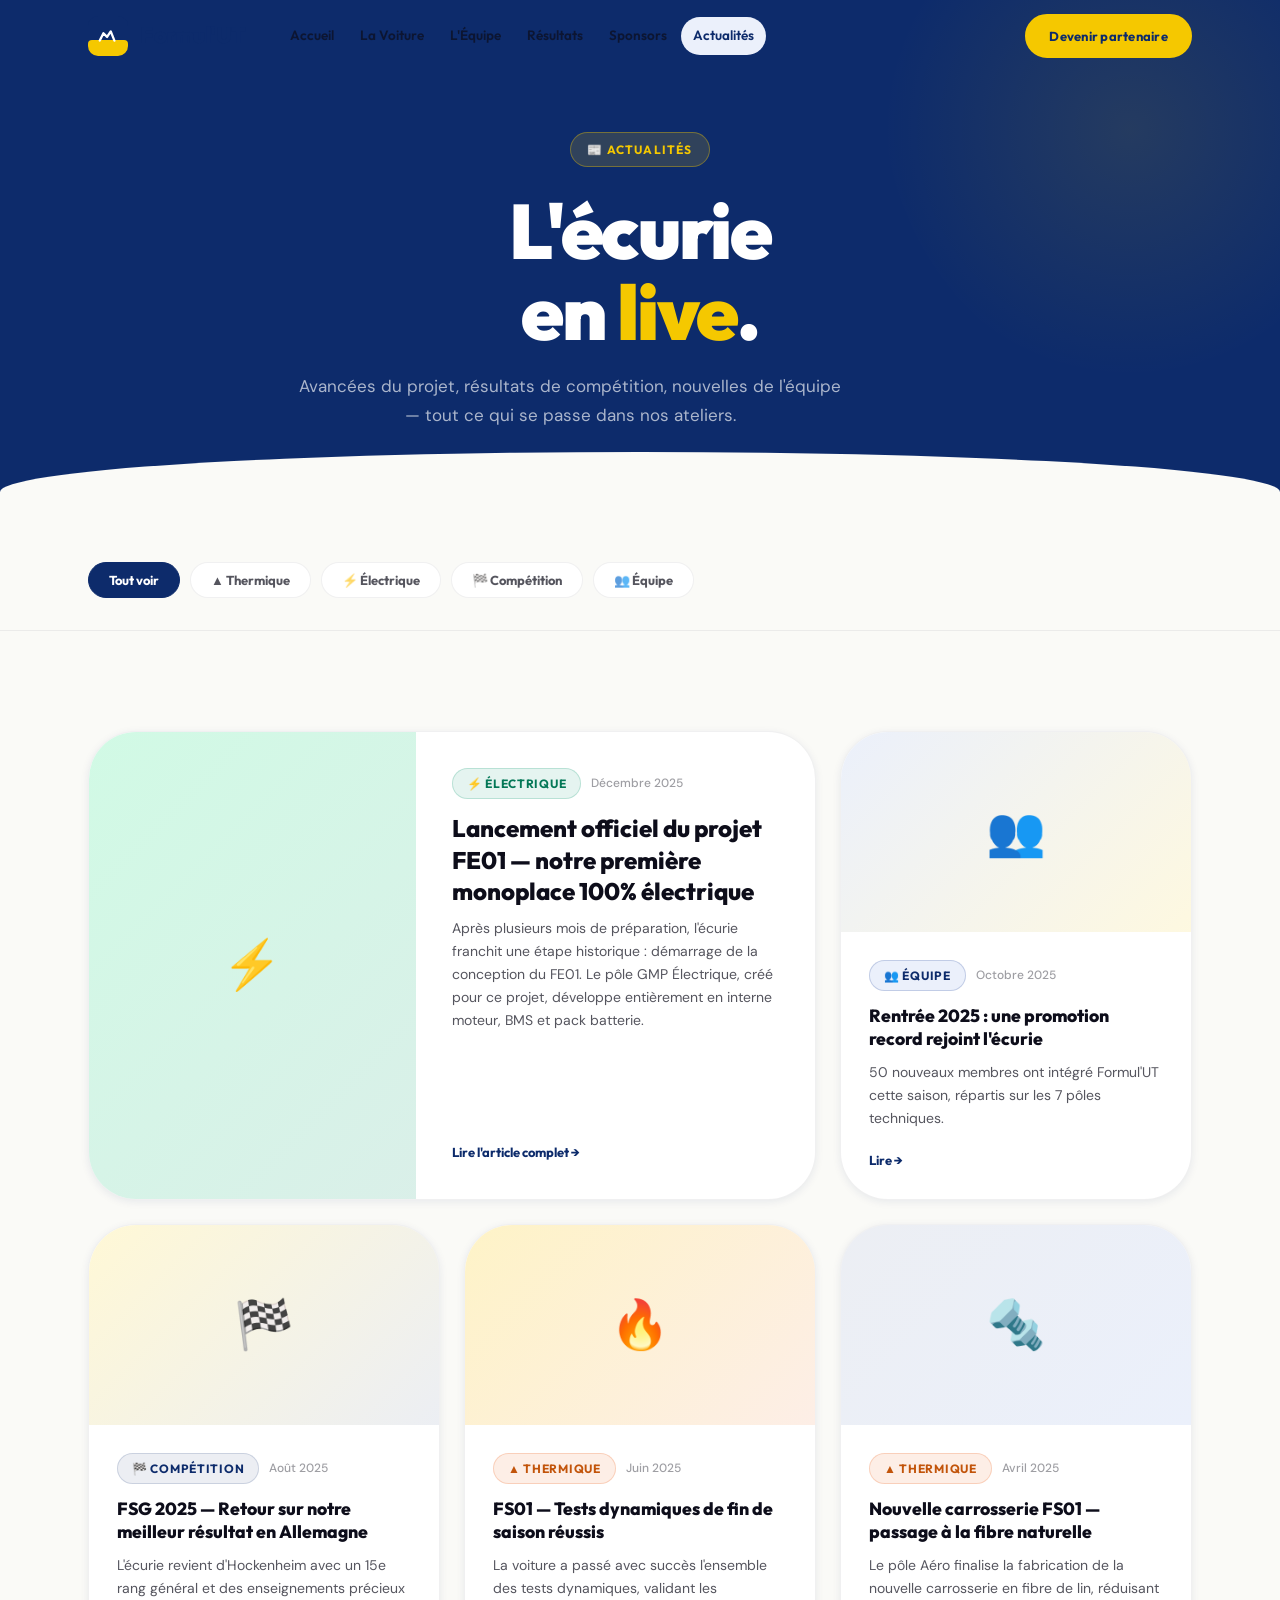
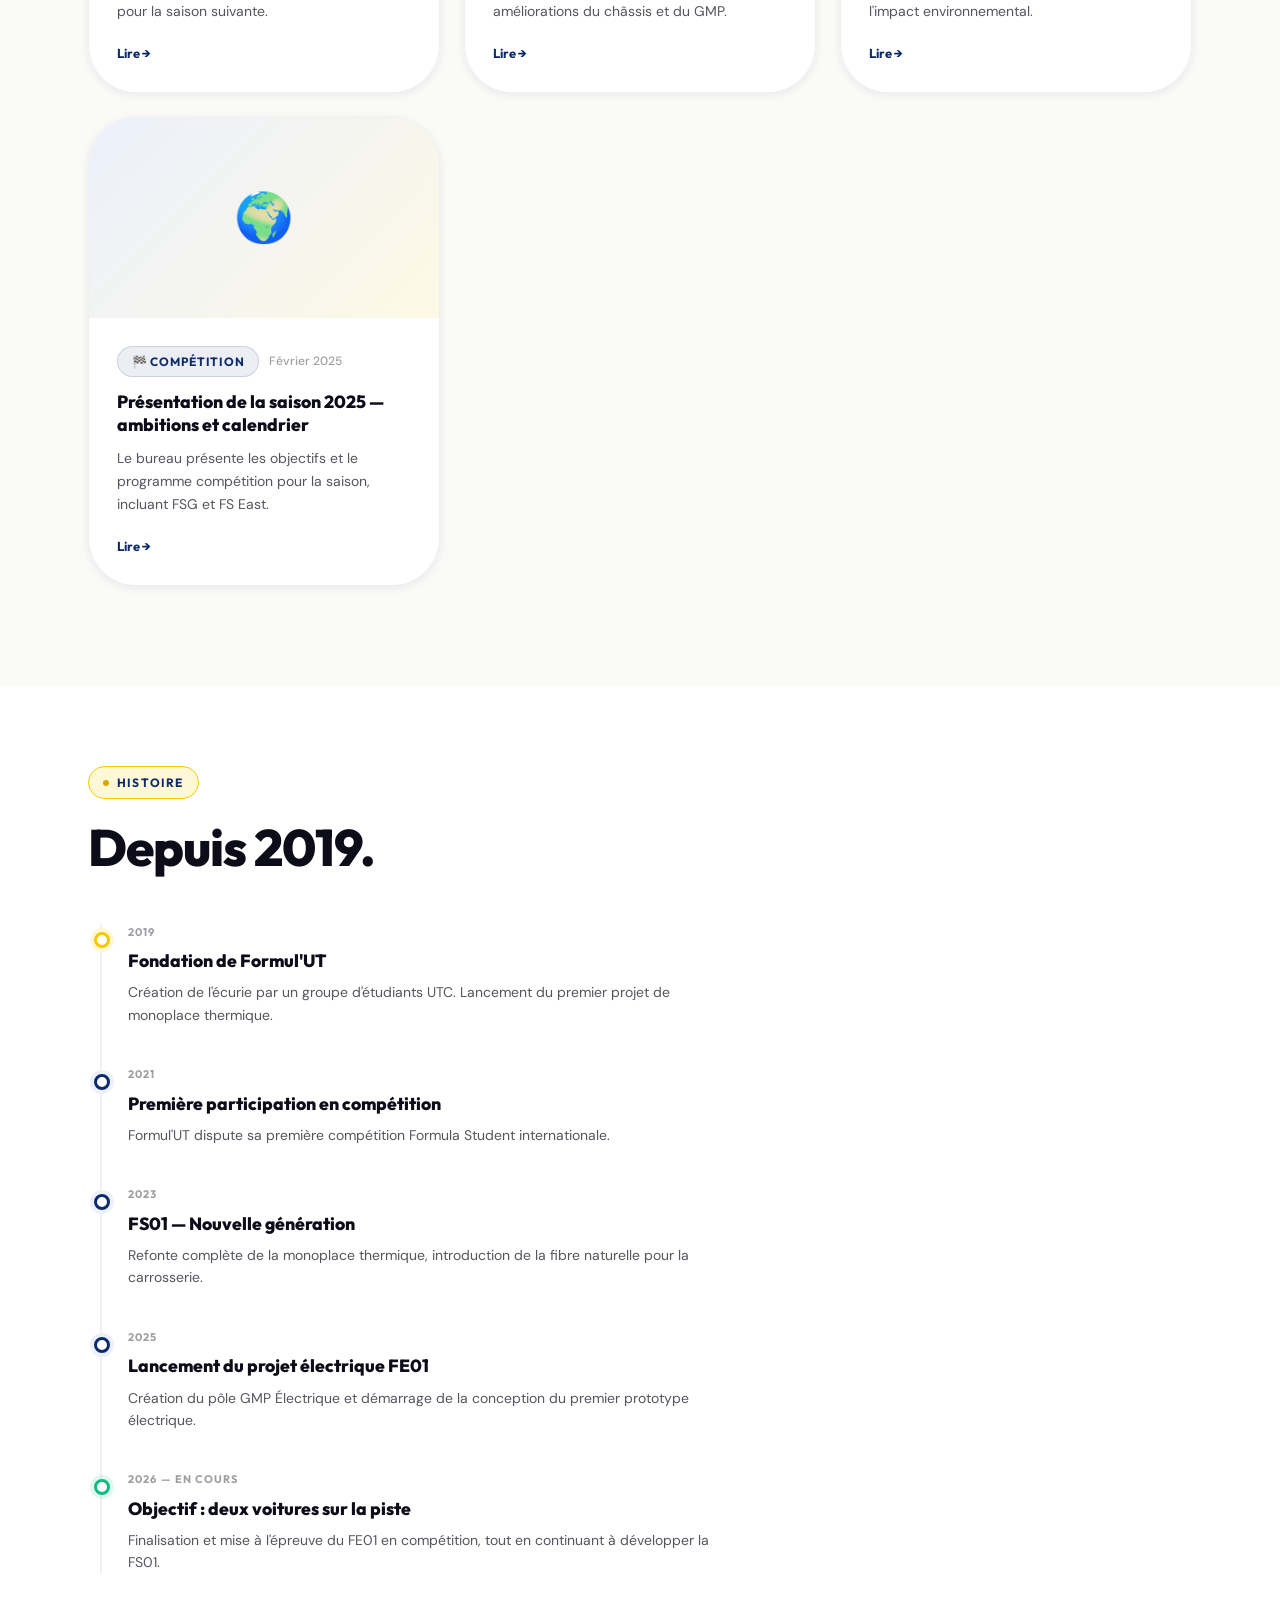
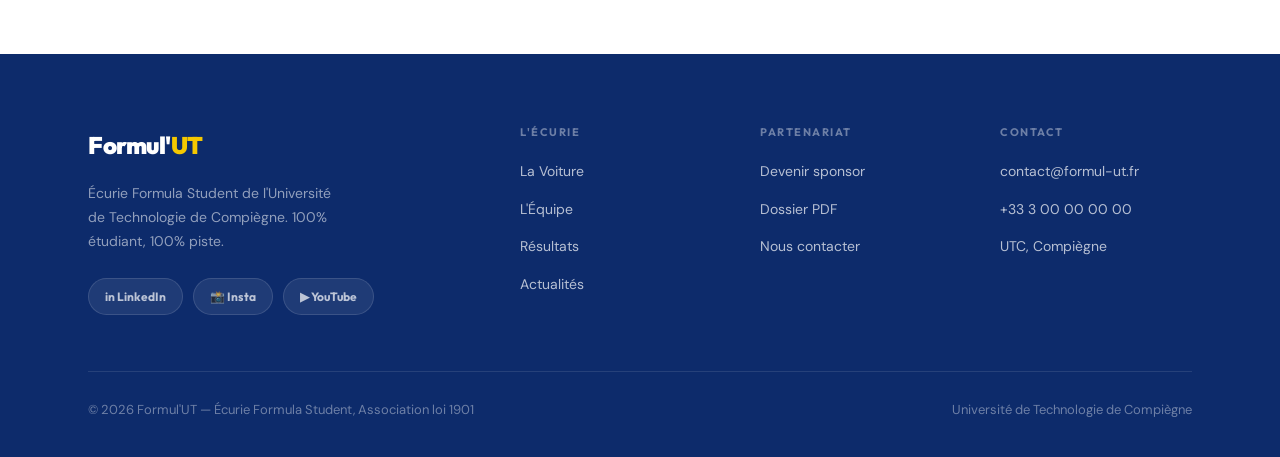
==== pages/actualites.html @ 6695af92 "v2.1" ====
<!DOCTYPE html>
<html lang="fr">
<head>
  <meta charset="UTF-8" />
  <meta name="viewport" content="width=device-width, initial-scale=1.0" />
  <title>Actualités — Formul'UT</title>
  <meta name="description" content="Toute l'actualité de l'écurie Formul'UT : avancées projet, résultats, vie d'équipe." />
  <!-- Lien relatif remontant au dossier racine (../) pour atteindre le CSS -->
  <link rel="stylesheet" href="../css/style.css" />
</head>
<body>

<nav class="nav transparent" id="navbar">
  <div class="nav-inner">
    <a href="../index.html" class="nav-logo">
      <div class="nav-logo-icon">
        <svg viewBox="0 0 24 24" fill="none" stroke="white" stroke-width="2.5"><path d="M3 17l4-8 4 4 4-6 4 10" stroke-linecap="round" stroke-linejoin="round"/></svg>
      </div>
      Formul'UT
    </a>
    <ul class="nav-links">
      <li><a href="../index.html">Accueil</a></li>
      <li><a href="voiture.html">La Voiture</a></li>
      <li><a href="equipe.html">L'Équipe</a></li>
      <li><a href="resultats.html">Résultats</a></li>
      <li><a href="sponsors.html">Sponsors</a></li>
      <li><a href="actualites.html" class="active">Actualités</a></li>
    </ul>
    <div class="nav-end">
      <!-- Correction du lien sponsors -->
      <a href="sponsors.html" class="btn btn-primary btn-sm">Devenir partenaire</a>
    </div>
    <button class="nav-burger" onclick="toggleMobileMenu()" aria-label="Menu">
      <span></span><span></span><span></span>
    </button>
  </div>
</nav>

<div class="mobile-nav" id="mobileNav">
  <a href="../index.html" onclick="toggleMobileMenu()">Accueil</a>
  <a href="voiture.html" onclick="toggleMobileMenu()">La Voiture</a>
  <a href="equipe.html" onclick="toggleMobileMenu()">L'Équipe</a>
  <a href="resultats.html" onclick="toggleMobileMenu()">Résultats</a>
  <a href="sponsors.html" onclick="toggleMobileMenu()">Sponsors</a>
  <a href="actualites.html" onclick="toggleMobileMenu()">Actualités</a>
  <div class="mobile-nav-cta">
    <a href="sponsors.html" class="btn btn-primary" style="width:100%;justify-content:center;">Devenir partenaire →</a>
  </div>
</div>

<section class="page-hero">
  <div class="blob blob-r"></div>
  <div class="container">
    <div class="page-hero-inner">
      <div class="page-hero-eyebrow">📰 Actualités</div>
      <h1>L'écurie<br>en <span>live</span>.</h1>
      <p class="page-hero-sub">Avancées du projet, résultats de compétition, nouvelles de l'équipe — tout ce qui se passe dans nos ateliers.</p>
    </div>
  </div>
  <div class="page-hero-arc"></div>
</section>

<div class="filters-bar">
  <div class="container">
    <div class="filters-inner">
      <button class="filter-btn active" onclick="filterNews('all', this)">Tout voir</button>
      <button class="filter-btn" onclick="filterNews('thermo', this)">▲ Thermique</button>
      <button class="filter-btn" onclick="filterNews('elec', this)">⚡ Électrique</button>
      <button class="filter-btn" onclick="filterNews('competition', this)">🏁 Compétition</button>
      <button class="filter-btn" onclick="filterNews('equipe', this)">👥 Équipe</button>
    </div>
  </div>
</div>

<section class="news-section">
  <div class="container">
    <div class="news-grid-full" id="newsGrid">
      <div class="article-card featured reveal" data-cat="elec">
        <div class="article-img" style="background:linear-gradient(135deg,#D1FAE5,rgba(5,150,105,0.15));">⚡</div>
        <div class="article-body">
          <div class="article-meta"><span class="tag tag-elec">⚡ Électrique</span><span class="article-date">Décembre 2025</span></div>
          <div class="article-title">Lancement officiel du projet FE01 — notre première monoplace 100% électrique</div>
          <div class="article-excerpt">Après plusieurs mois de préparation, l'écurie franchit une étape historique : démarrage de la conception du FE01. Le pôle GMP Électrique, créé pour ce projet, développe entièrement en interne moteur, BMS et pack batterie.</div>
          <a href="#" class="article-link">Lire l'article complet →</a>
        </div>
      </div>
      <div class="article-card reveal reveal-delay-1" data-cat="equipe">
        <div class="article-img" style="background:linear-gradient(135deg,var(--blue-pale),rgba(245,200,0,0.12));">👥</div>
        <div class="article-body">
          <div class="article-meta"><span class="tag tag-news">👥 Équipe</span><span class="article-date">Octobre 2025</span></div>
          <div class="article-title">Rentrée 2025 : une promotion record rejoint l'écurie</div>
          <div class="article-excerpt">50 nouveaux membres ont intégré Formul'UT cette saison, répartis sur les 7 pôles techniques.</div>
          <a href="#" class="article-link">Lire →</a>
        </div>
      </div>
      <div class="article-card reveal" data-cat="competition">
        <div class="article-img" style="background:linear-gradient(135deg,#FFF8D6,rgba(13,43,107,0.08));">🏁</div>
        <div class="article-body">
          <div class="article-meta"><span class="tag" style="background:rgba(13,43,107,0.08);color:var(--blue);border:1.5px solid rgba(13,43,107,0.15);">🏁 Compétition</span><span class="article-date">Août 2025</span></div>
          <div class="article-title">FSG 2025 — Retour sur notre meilleur résultat en Allemagne</div>
          <div class="article-excerpt">L'écurie revient d'Hockenheim avec un 15e rang général et des enseignements précieux pour la saison suivante.</div>
          <a href="#" class="article-link">Lire →</a>
        </div>
      </div>
      <div class="article-card reveal reveal-delay-1" data-cat="thermo">
        <div class="article-img" style="background:linear-gradient(135deg,#FEF3C7,rgba(234,88,12,0.1));">🔥</div>
        <div class="article-body">
          <div class="article-meta"><span class="tag tag-thermo">▲ Thermique</span><span class="article-date">Juin 2025</span></div>
          <div class="article-title">FS01 — Tests dynamiques de fin de saison réussis</div>
          <div class="article-excerpt">La voiture a passé avec succès l'ensemble des tests dynamiques, validant les améliorations du châssis et du GMP.</div>
          <a href="#" class="article-link">Lire →</a>
        </div>
      </div>
      <div class="article-card reveal reveal-delay-2" data-cat="thermo">
        <div class="article-img" style="background:linear-gradient(135deg,rgba(13,43,107,0.08),var(--blue-pale));">🔩</div>
        <div class="article-body">
          <div class="article-meta"><span class="tag tag-thermo">▲ Thermique</span><span class="article-date">Avril 2025</span></div>
          <div class="article-title">Nouvelle carrosserie FS01 — passage à la fibre naturelle</div>
          <div class="article-excerpt">Le pôle Aéro finalise la fabrication de la nouvelle carrosserie en fibre de lin, réduisant l'impact environnemental.</div>
          <a href="#" class="article-link">Lire →</a>
        </div>
      </div>
      <div class="article-card reveal" data-cat="competition">
        <div class="article-img" style="background:linear-gradient(135deg,#EBF0FB,rgba(245,200,0,0.1));">🌍</div>
        <div class="article-body">
          <div class="article-meta"><span class="tag" style="background:rgba(13,43,107,0.08);color:var(--blue);border:1.5px solid rgba(13,43,107,0.15);">🏁 Compétition</span><span class="article-date">Février 2025</span></div>
          <div class="article-title">Présentation de la saison 2025 — ambitions et calendrier</div>
          <div class="article-excerpt">Le bureau présente les objectifs et le programme compétition pour la saison, incluant FSG et FS East.</div>
          <a href="#" class="article-link">Lire →</a>
        </div>
      </div>
    </div>
  </div>
</section>

<section class="timeline-section">
  <div class="container">
    <div class="reveal"><span class="eyebrow"><span class="eyebrow-dot"></span>Histoire</span><h2 class="display-lg" style="margin-bottom:48px;">Depuis 2019.</h2></div>
    <div class="timeline reveal">
      <div class="timeline-item"><div class="timeline-dot" style="border-color:var(--yellow);box-shadow:0 0 0 4px var(--yellow-pale);"></div><div class="timeline-date">2019</div><div class="timeline-title">Fondation de Formul'UT</div><div class="timeline-desc">Création de l'écurie par un groupe d'étudiants UTC. Lancement du premier projet de monoplace thermique.</div></div>
      <div class="timeline-item"><div class="timeline-dot"></div><div class="timeline-date">2021</div><div class="timeline-title">Première participation en compétition</div><div class="timeline-desc">Formul'UT dispute sa première compétition Formula Student internationale.</div></div>
      <div class="timeline-item"><div class="timeline-dot"></div><div class="timeline-date">2023</div><div class="timeline-title">FS01 — Nouvelle génération</div><div class="timeline-desc">Refonte complète de la monoplace thermique, introduction de la fibre naturelle pour la carrosserie.</div></div>
      <div class="timeline-item"><div class="timeline-dot"></div><div class="timeline-date">2025</div><div class="timeline-title">Lancement du projet électrique FE01</div><div class="timeline-desc">Création du pôle GMP Électrique et démarrage de la conception du premier prototype électrique.</div></div>
      <div class="timeline-item"><div class="timeline-dot" style="border-color:#10B981;box-shadow:0 0 0 4px rgba(16,185,129,0.12);"></div><div class="timeline-date">2026 — En cours</div><div class="timeline-title">Objectif : deux voitures sur la piste</div><div class="timeline-desc">Finalisation et mise à l'épreuve du FE01 en compétition, tout en continuant à développer la FS01.</div></div>
    </div>
  </div>
</section>

<footer class="footer">
  <div class="container">
    <div class="footer-grid">
      <div class="footer-brand">
        <div class="footer-logo-text">Formul'<span>UT</span></div>
        <p>Écurie Formula Student de l'Université de Technologie de Compiègne. 100% étudiant, 100% piste.</p>
        <div class="footer-social">
          <a href="#" class="social-pill">in LinkedIn</a>
          <a href="#" class="social-pill">📸 Insta</a>
          <a href="#" class="social-pill">▶ YouTube</a>
        </div>
      </div>
      <div class="footer-col">
        <h4>L'écurie</h4>
        <ul>
          <!-- Liens relatifs corrigés -->
          <li><a href="voiture.html">La Voiture</a></li>
          <li><a href="equipe.html">L'Équipe</a></li>
          <li><a href="resultats.html">Résultats</a></li>
          <li><a href="actualites.html">Actualités</a></li>
        </ul>
      </div>
      <div class="footer-col">
        <h4>Partenariat</h4>
        <ul>
          <li><a href="sponsors.html">Devenir sponsor</a></li>
          <li><a href="../assets/dossier-sponsoring.pdf">Dossier PDF</a></li>
          <li><a href="contact.html">Nous contacter</a></li>
        </ul>
      </div>
      <div class="footer-col">
        <h4>Contact</h4>
        <ul>
          <li><a href="mailto:contact@formul-ut.fr">contact@formul-ut.fr</a></li>
          <li><a href="tel:+33300000000">+33 3 00 00 00 00</a></li>
          <li><a href="#">UTC, Compiègne</a></li>
        </ul>
      </div>
    </div>
    <div class="footer-bottom">
      <p>© 2026 Formul'UT — Écurie Formula Student, Association loi 1901</p>
      <p>Université de Technologie de Compiègne</p>
    </div>
  </div>
</footer>

<script>
function filterNews(cat, btn) {
  document.querySelectorAll('.filter-btn').forEach(b => b.classList.remove('active'));
  btn.classList.add('active');
  document.querySelectorAll('.article-card').forEach(card => {
    card.style.display = (cat === 'all' || card.dataset.cat === cat) ? '' : 'none';
  });
}
</script>
<script src="../js/shared.js"></script>
</body>
</html>
---- css/style.css ----
@import url('https://fonts.googleapis.com/css2?family=Outfit:wght@300;400;500;600;700;800;900&family=DM+Sans:ital,wght@0,300;0,400;0,500;0,600;1,300&display=swap');

/* ==========================================
   1. VARIABLES & REINITIALISATION GLOBALE
   ========================================== */
:root {
  --blue: #0D2B6B; --blue-mid: #1A3E8F; --blue-light: #2A5BB5; --blue-pale: #EBF0FB;
  --yellow: #F5C800; --yellow-dark: #D4A800; --yellow-pale: #FFF8D6;
  --cream: #FAFAF7; --white: #FFFFFF; --ink: #0D0D1A;
  --ink-70: rgba(13,13,26,0.7); --ink-40: rgba(13,13,26,0.4);
  --ink-12: rgba(13,13,26,0.12); --ink-06: rgba(13,13,26,0.06);
  --radius-sm: 8px; --radius-md: 16px; --radius-lg: 28px; --radius-xl: 48px; --radius-full: 9999px;
  --shadow-sm: 0 2px 8px rgba(13,43,107,0.08); --shadow-md: 0 8px 32px rgba(13,43,107,0.12); --shadow-lg: 0 24px 64px rgba(13,43,107,0.16);
  --font-display: 'Outfit', sans-serif; --font-body: 'DM Sans', sans-serif;
  --nav-h: 72px; --max-w: 1160px;
}

*, *::before, *::after { box-sizing: border-box; margin: 0; padding: 0; }
html { scroll-behavior: smooth; font-size: 16px; }
body { font-family: var(--font-body); background: var(--cream); color: var(--ink); line-height: 1.6; overflow-x: hidden; -webkit-font-smoothing: antialiased; }
a { color: inherit; text-decoration: none; }
img { max-width: 100%; display: block; }
button { cursor: pointer; border: none; background: none; font-family: inherit; }

/* Layout & Utilitaires */
.container { max-width: var(--max-w); margin: 0 auto; padding: 0 28px; }
.section { padding: 96px 0; }

.eyebrow {
  display: inline-flex; align-items: center; gap: 8px; background: var(--yellow-pale);
  border: 1.5px solid var(--yellow); padding: 6px 14px; border-radius: var(--radius-full);
  font-family: var(--font-display); font-size: 12px; font-weight: 700; letter-spacing: 0.1em;
  text-transform: uppercase; color: var(--blue); margin-bottom: 20px;
}
.eyebrow-dot { width: 6px; height: 6px; background: var(--yellow-dark); border-radius: 50%; }

/* Typographie */
h1, h2, h3, h4 { font-family: var(--font-display); line-height: 1.1; }
.display-xl { font-size: clamp(3rem, 7vw, 6rem); font-weight: 900; letter-spacing: -0.03em; color: var(--ink); }
.display-lg { font-size: clamp(2rem, 4vw, 3.2rem); font-weight: 800; letter-spacing: -0.02em; }
.display-md { font-size: clamp(1.4rem, 2.5vw, 1.9rem); font-weight: 700; letter-spacing: -0.01em; }
.text-blue { color: var(--blue); } .text-muted { color: var(--ink-70); }

/* Boutons & Tags */
.btn {
  display: inline-flex; align-items: center; gap: 10px; padding: 15px 32px; border-radius: var(--radius-full);
  font-family: var(--font-display); font-size: 15px; font-weight: 700; letter-spacing: 0.02em;
  transition: all 0.25s cubic-bezier(0.34,1.56,0.64,1); white-space: nowrap; border: 2px solid transparent;
}
.btn-primary { background: var(--yellow); color: var(--blue); border-color: var(--yellow); }
.btn-primary:hover { background: var(--yellow-dark); border-color: var(--yellow-dark); transform: translateY(-3px); box-shadow: 0 12px 32px rgba(245,200,0,0.35); }
.btn-blue { background: var(--blue); color: var(--white); border-color: var(--blue); }
.btn-blue:hover { background: var(--blue-mid); border-color: var(--blue-mid); transform: translateY(-3px); box-shadow: 0 12px 32px rgba(13,43,107,0.3); }
.btn-outline { background: transparent; color: var(--blue); border-color: var(--ink-12); }
.btn-outline:hover { border-color: var(--blue); background: var(--blue-pale); transform: translateY(-3px); }
.btn-outline-white { background: transparent; color: var(--white); border-color: rgba(255,255,255,0.35); }
.btn-outline-white:hover { border-color: var(--yellow); color: var(--yellow); transform: translateY(-3px); }
.btn-lg { padding: 18px 40px; font-size: 17px; }
.btn-sm { padding: 10px 22px; font-size: 13px; }

.tag { display: inline-flex; align-items: center; gap: 6px; padding: 5px 14px; border-radius: var(--radius-full); font-family: var(--font-display); font-size: 12px; font-weight: 700; letter-spacing: 0.06em; text-transform: uppercase; }
.tag-thermo { background: rgba(234,88,12,0.1); color: #C2540A; border: 1.5px solid rgba(234,88,12,0.2); }
.tag-elec { background: rgba(5,150,105,0.1); color: #047857; border: 1.5px solid rgba(5,150,105,0.2); }
.tag-news { background: var(--blue-pale); color: var(--blue); border: 1.5px solid rgba(26,62,143,0.2); }

/* Navigation */
.nav { position: fixed; top: 0; left: 0; right: 0; z-index: 1000; height: var(--nav-h); display: flex; align-items: center; transition: all 0.35s ease; }
.nav.transparent { background: transparent; }
.nav.solid { background: rgba(250,250,247,0.92); backdrop-filter: blur(20px) saturate(180%); border-bottom: 1.5px solid var(--ink-06); box-shadow: var(--shadow-sm); }
.nav-inner { width: 100%; max-width: var(--max-w); margin: 0 auto; padding: 0 28px; display: flex; align-items: center; gap: 32px; }
.nav-logo { display: flex; align-items: center; gap: 12px; font-family: var(--font-display); font-size: 22px; font-weight: 900; color: var(--blue); letter-spacing: -0.02em; flex-shrink: 0; }
.nav-logo-icon { width: 40px; height: 40px; background: var(--blue); border-radius: 10px; display: flex; align-items: center; justify-content: center; position: relative; overflow: hidden; }
.nav-logo-icon::before { content: ''; position: absolute; bottom: 0; left: 0; right: 0; height: 40%; background: var(--yellow); border-radius: 4px 4px 0 0; }
.nav-logo-icon svg { position: relative; z-index: 1; width: 22px; height: 22px; }
.nav-links { display: flex; align-items: center; gap: 2px; flex: 1; list-style: none; }
.nav-links a { display: block; padding: 8px 12px; border-radius: var(--radius-full); font-family: var(--font-display); font-size: 13.5px; font-weight: 600; color: var(--ink-70); transition: all 0.2s; white-space: nowrap; }
.nav-links a:hover, .nav-links a.active { color: var(--blue); background: var(--blue-pale); }
.nav-end { display: flex; align-items: center; gap: 10px; margin-left: auto; }
.nav-burger { display: none; flex-direction: column; gap: 5px; padding: 8px; border-radius: var(--radius-md); }
.nav-burger span { display: block; width: 22px; height: 2px; background: var(--ink); border-radius: 2px; }

.mobile-nav { display: none; position: fixed; top: var(--nav-h); left: 12px; right: 12px; background: var(--white); border-radius: var(--radius-lg); box-shadow: var(--shadow-lg); border: 1.5px solid var(--ink-06); padding: 16px; z-index: 999; flex-direction: column; gap: 4px; }
.mobile-nav.open { display: flex; }
.mobile-nav a { display: block; padding: 12px 16px; border-radius: var(--radius-md); font-family: var(--font-display); font-weight: 600; font-size: 16px; color: var(--ink); transition: background 0.2s; }
.mobile-nav a:hover { background: var(--blue-pale); color: var(--blue); }
.mobile-nav-cta { margin-top: 8px; padding-top: 12px; border-top: 1.5px solid var(--ink-06); }

/* Footer */
.footer { background: var(--blue); color: var(--white); padding: 72px 0 36px; }
.footer-grid { display: grid; grid-template-columns: 2fr 1fr 1fr 1fr; gap: 48px; margin-bottom: 56px; }
.footer-brand p { color: rgba(255,255,255,0.55); font-size: 14px; line-height: 1.7; margin-top: 18px; max-width: 260px; }
.footer-logo-text { font-family: var(--font-display); font-size: 24px; font-weight: 900; letter-spacing: -0.02em; }
.footer-logo-text span { color: var(--yellow); }
.footer-social { display: flex; gap: 10px; margin-top: 24px; }
.social-pill { display: flex; align-items: center; gap: 6px; padding: 8px 16px; background: rgba(255,255,255,0.08); border-radius: var(--radius-full); border: 1px solid rgba(255,255,255,0.12); font-family: var(--font-display); font-size: 12px; font-weight: 700; color: rgba(255,255,255,0.7); transition: all 0.2s; }
.social-pill:hover { background: var(--yellow); color: var(--blue); border-color: var(--yellow); }
.footer-col h4 { font-family: var(--font-display); font-size: 11px; letter-spacing: 0.14em; text-transform: uppercase; color: rgba(255,255,255,0.4); font-weight: 700; margin-bottom: 20px; }
.footer-col ul { list-style: none; display: flex; flex-direction: column; gap: 12px; }
.footer-col ul a { font-size: 14px; color: rgba(255,255,255,0.7); transition: color 0.2s; }
.footer-col ul a:hover { color: var(--yellow); }
.footer-bottom { border-top: 1px solid rgba(255,255,255,0.1); padding-top: 28px; display: flex; align-items: center; justify-content: space-between; flex-wrap: wrap; gap: 12px; }
.footer-bottom p { font-size: 13px; color: rgba(255,255,255,0.4); }

/* Elements visuels & Animations */
.blob { border-radius: 60% 40% 50% 50% / 40% 60% 40% 60%; position: absolute; pointer-events: none; }
.reveal { opacity: 0; transform: translateY(28px); transition: opacity 0.65s ease, transform 0.65s ease; }
.reveal.visible { opacity: 1; transform: none; }
.reveal-delay-1 { transition-delay: 0.1s; } .reveal-delay-2 { transition-delay: 0.2s; } .reveal-delay-3 { transition-delay: 0.3s; }

/* Page Hero générique */
.page-hero { background: var(--blue); padding: calc(var(--nav-h) + 60px) 0 100px; position: relative; overflow: hidden; }
.page-hero-arc { position: absolute; bottom: -2px; left: 0; right: 0; height: 80px; background: var(--cream); border-radius: 100% 100% 0 0 / 80px 80px 0 0; }
.page-hero-inner { position: relative; z-index: 2; max-width: 700px; }
.page-hero-eyebrow { display: inline-flex; align-items: center; gap: 8px; background: rgba(245,200,0,0.15); border: 1.5px solid rgba(245,200,0,0.35); padding: 7px 16px; border-radius: var(--radius-full); font-family: var(--font-display); font-size: 12px; font-weight: 700; letter-spacing: 0.1em; text-transform: uppercase; color: var(--yellow); margin-bottom: 24px; }
.page-hero h1 { font-family: var(--font-display); font-size: clamp(2.8rem, 6vw, 5rem); font-weight: 900; color: var(--white); letter-spacing: -0.03em; line-height: 1.05; margin-bottom: 20px; }
.page-hero h1 span { color: var(--yellow); }
.page-hero-sub { font-size: 17px; color: rgba(255,255,255,0.65); line-height: 1.7; max-width: 560px; }


/* ==========================================
   2. STYLES SPECIFIQUES : ACCUEIL (INDEX)
   ========================================== */
.hero { min-height: 100vh; background: var(--blue); position: relative; display: flex; align-items: center; overflow: hidden; padding-top: var(--nav-h); }
.hero-blob-1 { width: 600px; height: 600px; background: radial-gradient(circle, rgba(245,200,0,0.18) 0%, transparent 70%); top: -100px; right: -100px; }
.hero-blob-2 { width: 400px; height: 400px; background: radial-gradient(circle, rgba(42,91,181,0.5) 0%, transparent 70%); bottom: 0; left: -80px; }
.hero-arc { position: absolute; bottom: -2px; left: 0; right: 0; height: 120px; background: var(--cream); border-radius: 100% 100% 0 0 / 120px 120px 0 0; }
.hero-inner { position: relative; z-index: 2; display: grid; grid-template-columns: 1fr 1fr; align-items: center; gap: 48px; padding: 80px 0 160px; }
.hero-eyebrow-hero { display: inline-flex; align-items: center; gap: 8px; background: rgba(245,200,0,0.15); border: 1.5px solid rgba(245,200,0,0.4); padding: 7px 16px; border-radius: var(--radius-full); font-family: var(--font-display); font-size: 12px; font-weight: 700; letter-spacing: 0.1em; text-transform: uppercase; color: var(--yellow); margin-bottom: 28px; }
.hero-title { font-family: var(--font-display); font-size: clamp(3.2rem, 6.5vw, 5.4rem); font-weight: 900; letter-spacing: -0.03em; color: var(--white); line-height: 1.02; margin-bottom: 28px; }
.hero-title .line-yellow { color: var(--yellow); }
.hero-sub { font-size: 17px; color: rgba(255,255,255,0.65); line-height: 1.7; max-width: 440px; margin-bottom: 40px; }
.hero-actions { display: flex; gap: 14px; flex-wrap: wrap; }
.hero-right { display: flex; justify-content: center; align-items: center; position: relative; }
.hero-car-wrapper { position: relative; width: 100%; max-width: 540px; }
.hero-car-bg { position: absolute; inset: -24px; background: rgba(245,200,0,0.07); border-radius: 50%; border: 1.5px solid rgba(245,200,0,0.12); }
.hero-car-img { width: 100%; border-radius: var(--radius-xl); position: relative; z-index: 2; box-shadow: 0 32px 80px rgba(0,0,0,0.4); aspect-ratio: 4/3; background: linear-gradient(135deg, rgba(42,91,181,0.6) 0%, rgba(13,43,107,0.9) 100%); display: flex; align-items: center; justify-content: center; color: rgba(255,255,255,0.25); font-family: var(--font-display); font-size: 15px; letter-spacing: 0.08em; text-align: center; padding: 20px; }
.hero-car-badge { position: absolute; bottom: -18px; left: 50%; transform: translateX(-50%); background: var(--yellow); color: var(--blue); padding: 10px 24px; border-radius: var(--radius-full); font-family: var(--font-display); font-size: 14px; font-weight: 800; letter-spacing: 0.04em; white-space: nowrap; box-shadow: 0 8px 24px rgba(245,200,0,0.4); z-index: 3; }
.hero-floats { position: absolute; top: 20px; right: -20px; display: flex; flex-direction: column; gap: 10px; }

.stats-section { background: var(--cream); padding: 80px 0 64px; }
.stats-grid { display: grid; grid-template-columns: repeat(4, 1fr); gap: 24px; }
.stat-card { background: var(--white); border-radius: var(--radius-lg); border: 1.5px solid var(--ink-06); padding: 32px 28px; text-align: center; box-shadow: var(--shadow-sm); transition: box-shadow 0.3s, transform 0.3s; }
.stat-card:hover { box-shadow: var(--shadow-md); transform: translateY(-4px); }
.stat-number { font-family: var(--font-display); font-size: 3.2rem; font-weight: 900; color: var(--blue); letter-spacing: -0.03em; line-height: 1; margin-bottom: 8px; }
.stat-label { font-size: 13px; color: var(--ink-70); font-weight: 500; }

.projects-section { background: var(--cream); padding: 80px 0; }
.projects-grid { display: grid; grid-template-columns: 1fr 1fr; gap: 24px; margin-top: 52px; }
.project-card { border-radius: var(--radius-xl); overflow: hidden; position: relative; min-height: 400px; display: flex; flex-direction: column; justify-content: flex-end; transition: transform 0.35s, box-shadow 0.35s; }
.project-card:hover { transform: translateY(-6px); box-shadow: var(--shadow-lg); }
.project-card-bg { position: absolute; inset: 0; border-radius: var(--radius-xl); }
.project-card.thermo .project-card-bg { background: linear-gradient(160deg, #1A3E8F 0%, #0D2B6B 60%); }
.project-card.elec .project-card-bg { background: linear-gradient(160deg, #064E3B 0%, #022C22 60%); }
.project-card-stripe { position: absolute; top: 0; left: 0; right: 0; height: 6px; border-radius: var(--radius-xl) var(--radius-xl) 0 0; }
.project-card.thermo .project-card-stripe { background: var(--yellow); }
.project-card.elec .project-card-stripe { background: #10B981; }
.project-img-area { position: absolute; top: 32px; right: 24px; left: 24px; height: 200px; border-radius: var(--radius-lg); overflow: hidden; background: rgba(255,255,255,0.06); display: flex; align-items: center; justify-content: center; color: rgba(255,255,255,0.15); font-family: var(--font-display); font-size: 13px; text-align:center; padding: 12px; }
.project-content { position: relative; z-index: 1; padding: 28px 32px 32px; color: var(--white); }
.project-name { font-family: var(--font-display); font-size: 2.2rem; font-weight: 900; letter-spacing: -0.02em; line-height: 1; margin: 12px 0 10px; }
.project-tagline { font-size: 14px; color: rgba(255,255,255,0.6); margin-bottom: 24px; line-height: 1.5; }
.project-specs-mini { display: flex; gap: 20px; margin-bottom: 24px; }
.psm-item .psm-val { font-family: var(--font-display); font-size: 1.1rem; font-weight: 800; color: var(--white); }
.psm-item .psm-key { font-size: 11px; color: rgba(255,255,255,0.45); text-transform: uppercase; letter-spacing: 0.08em; }

.why-section { background: var(--white); padding: 100px 0; }
.why-grid { display: grid; grid-template-columns: 1fr 1fr; gap: 80px; align-items: center; }
.why-image { border-radius: var(--radius-xl); overflow: hidden; aspect-ratio: 4/5; background: linear-gradient(160deg, var(--blue-pale) 0%, rgba(245,200,0,0.15) 100%); display: flex; align-items: center; justify-content: center; color: var(--ink-40); font-family: var(--font-display); position: relative; text-align:center; padding:20px; }
.why-image-badge { position: absolute; bottom: 28px; left: 28px; right: 28px; background: var(--blue); color: var(--white); border-radius: var(--radius-lg); padding: 20px 24px; display: flex; align-items: center; gap: 16px; }
.why-image-badge-num { font-family: var(--font-display); font-size: 2.4rem; font-weight: 900; color: var(--yellow); line-height: 1; }
.why-image-badge-text { font-size: 13px; color: rgba(255,255,255,0.7); line-height: 1.4; }
.why-features { display: flex; flex-direction: column; gap: 28px; margin-top: 40px; }
.why-feature { display: flex; gap: 20px; align-items: flex-start; }
.why-feature-icon { width: 48px; height: 48px; background: var(--yellow-pale); border-radius: var(--radius-md); display: flex; align-items: center; justify-content: center; font-size: 22px; flex-shrink: 0; border: 1.5px solid rgba(245,200,0,0.3); }
.why-feature h4 { font-family: var(--font-display); font-size: 17px; font-weight: 700; margin-bottom: 6px; }
.why-feature p { font-size: 14px; color: var(--ink-70); line-height: 1.6; }

.sponsors-strip { background: var(--cream); padding: 64px 0; border-top: 1.5px solid var(--ink-06); border-bottom: 1.5px solid var(--ink-06); }
.sponsors-strip-label { text-align: center; font-family: var(--font-display); font-size: 12px; letter-spacing: 0.14em; text-transform: uppercase; color: var(--ink-40); font-weight: 700; margin-bottom: 36px; }
.sponsors-logos { display: flex; flex-wrap: wrap; justify-content: center; align-items: center; gap: 20px; }
.sponsor-pill { background: var(--white); border-radius: var(--radius-full); border: 1.5px solid var(--ink-06); padding: 14px 28px; font-family: var(--font-display); font-size: 15px; font-weight: 800; color: var(--ink-70); letter-spacing: -0.01em; transition: all 0.2s; box-shadow: var(--shadow-sm); }
.sponsor-pill:hover { border-color: var(--blue); color: var(--blue); box-shadow: var(--shadow-md); transform: translateY(-2px); }

.sponsor-cta-section { background: var(--blue); padding: 100px 0; position: relative; overflow: hidden; }
.sponsor-cta-blob { width: 500px; height: 500px; background: radial-gradient(circle, rgba(245,200,0,0.12) 0%, transparent 70%); top: -100px; right: -100px; }
.sponsor-cta-inner { position: relative; z-index: 2; text-align: center; max-width: 640px; margin: 0 auto; }
.sponsor-cta-inner h2 { font-family: var(--font-display); font-size: clamp(2.2rem, 4vw, 3.4rem); font-weight: 900; color: var(--white); letter-spacing: -0.02em; margin-bottom: 20px; }
.sponsor-cta-inner p { color: rgba(255,255,255,0.6); font-size: 17px; line-height: 1.7; margin-bottom: 40px; }
.sponsor-cta-actions { display: flex; gap: 14px; justify-content: center; flex-wrap: wrap; }
.sponsor-benefits { display: flex; justify-content: center; gap: 32px; margin-top: 56px; flex-wrap: wrap; }
.benefit-item { text-align: center; color: rgba(255,255,255,0.6); font-size: 14px; }
.benefit-item strong { display: block; font-family: var(--font-display); font-size: 1.5rem; font-weight: 900; color: var(--yellow); margin-bottom: 4px; }

.news-section { background: var(--cream); padding: 100px 0; }
.news-section-header { display: flex; align-items: flex-end; justify-content: space-between; margin-bottom: 48px; flex-wrap: wrap; gap: 20px; }
.news-grid { display: grid; grid-template-columns: 1.5fr 1fr 1fr; gap: 24px; }
.news-card { border-radius: var(--radius-xl); overflow: hidden; background: var(--white); border: 1.5px solid var(--ink-06); box-shadow: var(--shadow-sm); transition: all 0.3s; display: flex; flex-direction: column; }
.news-card:hover { box-shadow: var(--shadow-md); transform: translateY(-5px); }
.news-img { height: 180px; background: linear-gradient(135deg, var(--blue-pale), rgba(245,200,0,0.12)); position: relative; overflow: hidden; flex-shrink: 0; }
.news-card.featured .news-img { height: 240px; }
.news-img-placeholder { position: absolute; inset: 0; display: flex; align-items: center; justify-content: center; color: var(--ink-40); font-size: 48px; }
.news-body { padding: 24px; flex: 1; display: flex; flex-direction: column; }
.news-meta { display: flex; align-items: center; gap: 10px; margin-bottom: 12px; }
.news-date { font-size: 12px; color: var(--ink-40); font-weight: 500; }
.news-title { font-family: var(--font-display); font-size: 1.1rem; font-weight: 800; line-height: 1.3; color: var(--ink); margin-bottom: 10px; }
.news-card.featured .news-title { font-size: 1.35rem; }
.news-excerpt { font-size: 13px; color: var(--ink-70); line-height: 1.6; flex: 1; }
.news-link { display: inline-flex; align-items: center; gap: 6px; font-family: var(--font-display); font-size: 13px; font-weight: 700; color: var(--blue); margin-top: 16px; }


/* ==========================================
   3. STYLES SPECIFIQUES : ACTUALITES
   ========================================== */
.blob-r { width: 500px; height: 500px; background: radial-gradient(circle, rgba(245,200,0,0.1) 0%, transparent 70%); top: -120px; right: -100px; }
.filters-bar { background: var(--cream); padding: 32px 0; border-bottom: 1.5px solid var(--ink-06); position: sticky; top: var(--nav-h); z-index: 100; backdrop-filter: blur(12px); }
.filters-inner { display: flex; align-items: center; gap: 10px; flex-wrap: wrap; }
.filter-btn { padding: 9px 20px; border-radius: var(--radius-full); font-family: var(--font-display); font-size: 13px; font-weight: 700; color: var(--ink-70); background: var(--white); border: 1.5px solid var(--ink-06); cursor: pointer; transition: all 0.2s; }
.filter-btn:hover { border-color: var(--blue); color: var(--blue); background: var(--blue-pale); }
.filter-btn.active { background: var(--blue); color: var(--white); border-color: var(--blue); }
.news-grid-full { display: grid; grid-template-columns: repeat(3, 1fr); gap: 24px; }
.article-card { background: var(--white); border-radius: var(--radius-xl); border: 1.5px solid var(--ink-06); box-shadow: var(--shadow-sm); overflow: hidden; display: flex; flex-direction: column; transition: all 0.3s; }
.article-card:hover { box-shadow: var(--shadow-md); transform: translateY(-5px); }
.article-card.featured { grid-column: span 2; flex-direction: row; }
.article-img { flex-shrink: 0; background: linear-gradient(135deg, var(--blue-pale), rgba(245,200,0,0.12)); display: flex; align-items: center; justify-content: center; font-size: 48px; position: relative; overflow: hidden; }
.article-card:not(.featured) .article-img { height: 200px; }
.article-card.featured .article-img { width: 45%; min-height: 320px; }
.article-body { padding: 28px; flex: 1; display: flex; flex-direction: column; }
.article-card.featured .article-body { padding: 36px; }
.article-meta { display: flex; align-items: center; gap: 10px; margin-bottom: 14px; flex-wrap: wrap; }
.article-date { font-size: 12px; color: var(--ink-40); font-weight: 500; }
.article-title { font-family: var(--font-display); font-size: 1.1rem; font-weight: 800; line-height: 1.3; color: var(--ink); margin-bottom: 10px; }
.article-card.featured .article-title { font-size: 1.5rem; }
.article-excerpt { font-size: 14px; color: var(--ink-70); line-height: 1.65; flex: 1; }
.article-link { display: inline-flex; align-items: center; gap: 6px; font-family: var(--font-display); font-size: 13px; font-weight: 700; color: var(--blue); margin-top: 20px; }
.timeline-section { background: var(--white); padding: 80px 0; }
.timeline { position: relative; padding-left: 40px; }
.timeline::before { content: ''; position: absolute; left: 12px; top: 0; bottom: 0; width: 2px; background: var(--ink-06); border-radius: 2px; }
.timeline-item { position: relative; margin-bottom: 40px; }
.timeline-item:last-child { margin-bottom: 0; }
.timeline-dot { position: absolute; left: -34px; top: 8px; width: 16px; height: 16px; border-radius: 50%; background: var(--white); border: 3px solid var(--blue); box-shadow: 0 0 0 4px var(--blue-pale); }
.timeline-date { font-family: var(--font-display); font-size: 11px; font-weight: 700; letter-spacing: 0.1em; text-transform: uppercase; color: var(--ink-40); margin-bottom: 6px; }
.timeline-title { font-family: var(--font-display); font-size: 1.1rem; font-weight: 800; color: var(--ink); margin-bottom: 6px; }
.timeline-desc { font-size: 14px; color: var(--ink-70); line-height: 1.6; max-width: 600px; }


/* ==========================================
   4. MEDIA QUERIES (RESPONSIVE)
   ========================================== */
@media (max-width: 900px) {
  .nav-links, .nav-end .btn { display: none; }
  .nav-burger { display: flex; margin-left: auto; }
  .footer-grid { grid-template-columns: 1fr 1fr; gap: 36px; }
  .section { padding: 72px 0; }
  
  /* Index */
  .hero-inner { grid-template-columns: 1fr; text-align: center; }
  .hero-right { display: none; }
  .hero-sub { margin: 0 auto 36px; }
  .hero-actions { justify-content: center; }
  .stats-grid { grid-template-columns: repeat(2, 1fr); }
  .projects-grid, .why-grid, .news-grid { grid-template-columns: 1fr; }
  
  /* Actualités */
  .news-grid-full { grid-template-columns: 1fr; }
  .article-card.featured { flex-direction: column; grid-column: span 1; }
  .article-card.featured .article-img { width: 100%; min-height: 200px; }
}

@media (max-width: 600px) {
  .footer-grid { grid-template-columns: 1fr; }
  .section { padding: 56px 0; }
  .display-xl { font-size: 2.6rem; }
}

@media (prefers-reduced-motion: reduce) { 
  *, .reveal { transition: none !important; animation: none !important; } 
}/* ═══════════════════════════════════════════
   CSS spécifique — page Voiture
═══════════════════════════════════════════ */
.tabs-section { background: var(--cream); padding: 60px 0 0; }
.tabs { display: flex; gap: 8px; background: var(--white); border-radius: var(--radius-full); padding: 6px; width: fit-content; border: 1.5px solid var(--ink-06); box-shadow: var(--shadow-sm); margin-bottom: 56px; }
.tab-btn { padding: 12px 28px; border-radius: var(--radius-full); font-family: var(--font-display); font-size: 15px; font-weight: 700; color: var(--ink-70); transition: all 0.25s; cursor: pointer; border: none; background: transparent; }
.tab-btn.active { background: var(--blue); color: var(--white); box-shadow: 0 4px 16px rgba(13,43,107,0.25); }
.tab-panel { display: none; } .tab-panel.active { display: block; }
.car-showcase { display: grid; grid-template-columns: 1.2fr 1fr; gap: 48px; align-items: start; margin-bottom: 64px; }
.car-main-img { border-radius: var(--radius-xl); overflow: hidden; aspect-ratio: 4/3; background: linear-gradient(135deg, var(--blue) 0%, #1e4d9e 100%); position: relative; box-shadow: var(--shadow-lg); }
.car-main-img-placeholder { position: absolute; inset: 0; display: flex; align-items: center; justify-content: center; color: rgba(255,255,255,0.2); font-family: var(--font-display); font-size: 16px; letter-spacing: 0.06em; text-align:center; padding:20px; }
.car-main-img-badge { position: absolute; bottom: 20px; left: 20px; background: var(--yellow); color: var(--blue); padding: 10px 20px; border-radius: var(--radius-full); font-family: var(--font-display); font-weight: 900; font-size: 18px; }
.car-info h2 { font-family: var(--font-display); font-size: clamp(2rem, 3.5vw, 3rem); font-weight: 900; letter-spacing: -0.03em; color: var(--ink); line-height: 1.05; margin: 16px 0 16px; }
.car-info p { color: var(--ink-70); line-height: 1.75; font-size: 15px; margin-bottom: 32px; }
.car-gallery { display: grid; grid-template-columns: repeat(3, 1fr); gap: 10px; margin-top: 14px; }
.gallery-thumb { border-radius: var(--radius-md); aspect-ratio: 4/3; background: var(--blue-pale); display: flex; align-items: center; justify-content: center; color: var(--ink-40); font-size: 22px; cursor: pointer; transition: transform 0.2s; border: 1.5px solid var(--ink-06); }
.gallery-thumb:hover { transform: scale(1.04); }
.specs-section { background: var(--white); border-radius: var(--radius-xl); border: 1.5px solid var(--ink-06); padding: 40px; margin-bottom: 48px; box-shadow: var(--shadow-sm); }
.specs-section h3 { font-family: var(--font-display); font-size: 1.2rem; font-weight: 800; color: var(--ink); margin-bottom: 28px; }
.specs-grid { display: grid; grid-template-columns: repeat(auto-fit, minmax(160px, 1fr)); gap: 24px; }
.spec-card { background: var(--cream); border-radius: var(--radius-lg); padding: 20px; border: 1.5px solid var(--ink-06); transition: all 0.2s; }
.spec-card:hover { border-color: var(--blue); background: var(--blue-pale); }
.spec-val { font-family: var(--font-display); font-size: 1.8rem; font-weight: 900; color: var(--blue); line-height: 1; margin-bottom: 6px; }
.spec-key { font-size: 12px; color: var(--ink-40); text-transform: uppercase; letter-spacing: 0.08em; font-weight: 600; }
.poles-section { padding: 48px 0; }
.poles-section h3 { font-family: var(--font-display); font-size: 1.6rem; font-weight: 800; margin-bottom: 28px; }
.poles-grid { display: grid; grid-template-columns: repeat(auto-fill, minmax(260px, 1fr)); gap: 16px; }
.pole-card { background: var(--white); border-radius: var(--radius-lg); border: 1.5px solid var(--ink-06); padding: 24px; display: flex; gap: 16px; align-items: flex-start; transition: all 0.2s; box-shadow: var(--shadow-sm); }
.pole-card:hover { border-color: var(--yellow); box-shadow: var(--shadow-md); transform: translateY(-2px); }
.pole-icon { width: 48px; height: 48px; background: var(--yellow-pale); border-radius: var(--radius-md); display: flex; align-items: center; justify-content: center; font-size: 22px; flex-shrink: 0; }
.pole-name { font-family: var(--font-display); font-size: 16px; font-weight: 800; color: var(--ink); margin-bottom: 4px; }
.pole-desc { font-size: 13px; color: var(--ink-70); line-height: 1.5; }
.progress-block { background: var(--white); border-radius: var(--radius-lg); border: 1.5px solid var(--ink-06); padding: 20px; margin-bottom: 28px; }
.progress-label { font-family: var(--font-display); font-size: 13px; font-weight: 700; color: var(--ink-70); margin-bottom: 8px; text-transform: uppercase; letter-spacing: 0.06em; }
.progress-bar-track { background: var(--cream); border-radius: var(--radius-full); height: 10px; overflow: hidden; margin-bottom: 6px; }
.progress-bar-fill { height: 100%; border-radius: var(--radius-full); }
.progress-note { font-size: 13px; color: var(--ink-70); }
@media (max-width: 900px) { .car-showcase { grid-template-columns: 1fr; } }
/* ═══════════════════════════════════════════
   CSS spécifique — page Équipe
═══════════════════════════════════════════ */
.blob-1 { width: 500px; height: 500px; background: radial-gradient(circle, rgba(245,200,0,0.12) 0%, transparent 70%); top: -120px; right: -120px; }
.blob-2 { width: 350px; height: 350px; background: radial-gradient(circle, rgba(42,91,181,0.5) 0%, transparent 70%); bottom: -50px; left: -80px; }
.hero-stat-strip { display: flex; gap: 40px; margin-top: 40px; flex-wrap: wrap; }
.hero-stat { text-align: center; }
.hero-stat-val { font-family: var(--font-display); font-size: 2.4rem; font-weight: 900; color: var(--yellow); line-height: 1; }
.hero-stat-lbl { font-size: 13px; color: rgba(255,255,255,0.5); margin-top: 4px; }

.bureau-section { background: var(--cream); padding: 80px 0; }
.bureau-grid { display: grid; grid-template-columns: repeat(auto-fill, minmax(220px, 1fr)); gap: 20px; margin-top: 48px; }
.member-card { background: var(--white); border-radius: var(--radius-xl); border: 1.5px solid var(--ink-06); overflow: hidden; box-shadow: var(--shadow-sm); transition: all 0.3s; }
.member-card:hover { box-shadow: var(--shadow-md); transform: translateY(-5px); }
.member-photo { width: 100%; aspect-ratio: 1; background: linear-gradient(135deg, var(--blue-pale) 0%, rgba(245,200,0,0.12) 100%); display: flex; align-items: center; justify-content: center; font-size: 15px; color: var(--ink-40); text-align:center; padding:16px; font-family: var(--font-display); }
.member-info { padding: 20px; }
.member-name { font-family: var(--font-display); font-size: 17px; font-weight: 800; color: var(--ink); margin-bottom: 4px; }
.member-role { font-family: var(--font-display); font-size: 12px; font-weight: 700; color: var(--blue); text-transform: uppercase; letter-spacing: 0.08em; background: var(--blue-pale); display: inline-block; padding: 3px 10px; border-radius: var(--radius-full); margin-bottom: 6px; }
.member-pole { font-size: 13px; color: var(--ink-40); font-weight: 500; }

.poles-section { background: var(--white); padding: 80px 0; }
.poles-accordion { display: flex; flex-direction: column; gap: 12px; margin-top: 48px; }
.pole-item { background: var(--cream); border-radius: var(--radius-lg); border: 1.5px solid var(--ink-06); overflow: hidden; transition: box-shadow 0.25s; }
.pole-item:hover { box-shadow: var(--shadow-sm); }
.pole-header { display: flex; align-items: center; gap: 20px; padding: 20px 24px; cursor: pointer; user-select: none; }
.pole-header-icon { width: 52px; height: 52px; border-radius: var(--radius-md); background: var(--yellow-pale); border: 1.5px solid rgba(245,200,0,0.3); display: flex; align-items: center; justify-content: center; font-size: 24px; flex-shrink: 0; }
.pole-header-text { flex: 1; }
.pole-header-name { font-family: var(--font-display); font-size: 18px; font-weight: 800; color: var(--ink); margin-bottom: 3px; }
.pole-header-count { font-size: 13px; color: var(--ink-40); font-weight: 500; }
.pole-chevron { font-size: 18px; color: var(--ink-40); transition: transform 0.25s; flex-shrink: 0; }
.pole-item.open .pole-chevron { transform: rotate(180deg); }
.pole-body { display: none; padding: 0 24px 24px; }
.pole-item.open .pole-body { display: block; }
.pole-body-desc { font-size: 14px; color: var(--ink-70); line-height: 1.7; padding-top: 4px; }

.valeurs-section { background: var(--cream); padding: 80px 0; }
.valeurs-grid { display: grid; grid-template-columns: repeat(3, 1fr); gap: 20px; margin-top: 48px; }
.valeur-card { background: var(--white); border-radius: var(--radius-xl); border: 1.5px solid var(--ink-06); padding: 36px 28px; box-shadow: var(--shadow-sm); transition: all 0.25s; }
.valeur-card:hover { box-shadow: var(--shadow-md); transform: translateY(-4px); border-color: var(--yellow); }
.valeur-icon { font-size: 36px; margin-bottom: 18px; }
.valeur-card h3 { font-family: var(--font-display); font-size: 1.3rem; font-weight: 800; margin-bottom: 10px; }
.valeur-card p { font-size: 14px; color: var(--ink-70); line-height: 1.65; }

.rejoindre-section { background: var(--blue); padding: 100px 0; position: relative; overflow: hidden; }
.rejoindre-blob { width: 600px; height: 600px; background: radial-gradient(circle, rgba(245,200,0,0.1) 0%, transparent 70%); top: -150px; right: -100px; }
.rejoindre-inner { position: relative; z-index: 2; display: grid; grid-template-columns: 1fr 1fr; gap: 64px; align-items: center; }
.rejoindre-text h2 { font-family: var(--font-display); font-size: clamp(2rem, 4vw, 3rem); font-weight: 900; color: var(--white); letter-spacing: -0.02em; margin-bottom: 16px; }
.rejoindre-text h2 span { color: var(--yellow); }
.rejoindre-text p { color: rgba(255,255,255,0.6); font-size: 16px; line-height: 1.7; margin-bottom: 32px; }
.rejoindre-steps { display: flex; flex-direction: column; gap: 20px; }
.rejoindre-step { display: flex; gap: 20px; align-items: flex-start; background: rgba(255,255,255,0.06); border-radius: var(--radius-lg); border: 1px solid rgba(255,255,255,0.1); padding: 20px 24px; }
.step-num { width: 36px; height: 36px; border-radius: 50%; background: var(--yellow); color: var(--blue); font-family: var(--font-display); font-size: 16px; font-weight: 900; display: flex; align-items: center; justify-content: center; flex-shrink: 0; }
.step-content h4 { font-family: var(--font-display); font-size: 16px; font-weight: 700; color: var(--white); margin-bottom: 4px; }
.step-content p { font-size: 13px; color: rgba(255,255,255,0.5); line-height: 1.5; }

@media (max-width: 900px) { .valeurs-grid { grid-template-columns: 1fr 1fr; } .rejoindre-inner { grid-template-columns: 1fr; } }
@media (max-width: 600px) { .valeurs-grid { grid-template-columns: 1fr; } .bureau-grid { grid-template-columns: repeat(2, 1fr); } }
/* ═══════════════════════════════════════════
   CSS spécifique — page Résultats
═══════════════════════════════════════════ */
.blob-r1 { width: 500px; height: 500px; background: radial-gradient(circle, rgba(245,200,0,0.1) 0%, transparent 70%); top: -120px; right: -100px; }

/* ── PALMARÈS ── */
.palmares-section { background: var(--cream); padding: 80px 0; }
.palmares-grid { display: grid; grid-template-columns: repeat(auto-fill, minmax(280px, 1fr)); gap: 20px; margin-top: 48px; }
.result-card { background: var(--white); border-radius: var(--radius-xl); border: 1.5px solid var(--ink-06); box-shadow: var(--shadow-sm); overflow: hidden; transition: all 0.3s; }
.result-card:hover { box-shadow: var(--shadow-md); transform: translateY(-5px); }
.result-photo { height: 180px; background: linear-gradient(135deg, var(--blue-pale), rgba(245,200,0,0.15)); display: flex; align-items: center; justify-content: center; color: var(--ink-40); font-size: 14px; text-align: center; padding: 16px; font-family: var(--font-display); position: relative; }
.result-rank-badge { position: absolute; top: 16px; right: 16px; background: var(--yellow); color: var(--blue); font-family: var(--font-display); font-weight: 900; font-size: 13px; padding: 6px 14px; border-radius: var(--radius-full); box-shadow: var(--shadow-sm); }
.result-body { padding: 24px; }
.result-year { font-family: var(--font-display); font-size: 12px; font-weight: 700; color: var(--ink-40); text-transform: uppercase; letter-spacing: 0.08em; margin-bottom: 6px; }
.result-title { font-family: var(--font-display); font-size: 1.2rem; font-weight: 800; color: var(--ink); margin-bottom: 12px; }
.result-stats { display: flex; gap: 16px; flex-wrap: wrap; }
.result-stat { }
.result-stat-val { font-family: var(--font-display); font-size: 1.1rem; font-weight: 800; color: var(--blue); }
.result-stat-key { font-size: 11px; color: var(--ink-40); text-transform: uppercase; letter-spacing: 0.06em; }

/* ── STATS RECAP ── */
.recap-section { background: var(--blue); padding: 72px 0; position: relative; overflow: hidden; }
.recap-blob { width: 500px; height: 500px; background: radial-gradient(circle, rgba(245,200,0,0.1) 0%, transparent 70%); top: -150px; left: -100px; }
.recap-grid { display: grid; grid-template-columns: repeat(4, 1fr); gap: 24px; position: relative; z-index: 2; }
.recap-item { text-align: center; }
.recap-val { font-family: var(--font-display); font-size: 3rem; font-weight: 900; color: var(--yellow); line-height: 1; margin-bottom: 8px; }
.recap-lbl { font-size: 14px; color: rgba(255,255,255,0.6); }

/* ── BUDGET ── */
.budget-section { background: var(--white); padding: 90px 0; }
.budget-intro { text-align: center; margin-bottom: 56px; max-width: 620px; margin-left: auto; margin-right: auto; }
.budget-total-card {
  background: var(--blue); border-radius: var(--radius-xl); padding: 40px; text-align: center; color: var(--white); margin-bottom: 48px; position: relative; overflow: hidden;
}
.budget-total-blob { width: 350px; height: 350px; background: radial-gradient(circle, rgba(245,200,0,0.12) 0%, transparent 70%); top: -100px; right: -60px; }
.budget-total-label { font-family: var(--font-display); font-size: 13px; font-weight: 700; letter-spacing: 0.1em; text-transform: uppercase; color: rgba(255,255,255,0.5); margin-bottom: 10px; position: relative; z-index: 1; }
.budget-total-val { font-family: var(--font-display); font-size: 3.6rem; font-weight: 900; color: var(--yellow); letter-spacing: -0.02em; position: relative; z-index: 1; }
.budget-total-sub { font-size: 14px; color: rgba(255,255,255,0.55); margin-top: 8px; position: relative; z-index: 1; }

.budget-breakdown { display: flex; flex-direction: column; gap: 18px; }
.budget-row { display: grid; grid-template-columns: 220px 1fr 100px; align-items: center; gap: 20px; }
.budget-row-label { display: flex; align-items: center; gap: 12px; font-family: var(--font-display); font-weight: 700; font-size: 15px; color: var(--ink); }
.budget-row-icon { width: 36px; height: 36px; border-radius: var(--radius-md); display: flex; align-items: center; justify-content: center; font-size: 16px; flex-shrink: 0; }
.budget-bar-track { background: var(--cream); border-radius: var(--radius-full); height: 16px; overflow: hidden; border: 1.5px solid var(--ink-06); }
.budget-bar-fill { height: 100%; border-radius: var(--radius-full); }
.budget-row-pct { font-family: var(--font-display); font-weight: 900; font-size: 16px; color: var(--blue); text-align: right; }
.budget-row-amount { font-size: 12px; color: var(--ink-40); text-align: right; }

.budget-note { background: var(--yellow-pale); border: 1.5px solid rgba(245,200,0,0.4); border-radius: var(--radius-lg); padding: 20px 24px; margin-top: 40px; display: flex; gap: 16px; align-items: flex-start; }
.budget-note-icon { font-size: 22px; flex-shrink: 0; }
.budget-note p { font-size: 14px; color: var(--ink); line-height: 1.6; }

@media (max-width: 900px) { .recap-grid { grid-template-columns: repeat(2, 1fr); gap: 20px; } .budget-row { grid-template-columns: 1fr; gap: 8px; } .budget-row-pct { text-align: left; } }
/* ═══════════════════════════════════════════
   CSS spécifique — page Sponsors
═══════════════════════════════════════════ */
.blob-hero-1 { width: 600px; height: 600px; background: radial-gradient(circle, rgba(245,200,0,0.12) 0%, transparent 70%); top: -150px; right: -150px; }
.blob-hero-2 { width: 400px; height: 400px; background: radial-gradient(circle, rgba(42,91,181,0.4) 0%, transparent 70%); bottom: 0; left: -100px; }
.page-hero { text-align: center; }
.page-hero-inner { margin: 0 auto; }
.hero-numbers { display: flex; justify-content: center; gap: 48px; margin-top: 48px; flex-wrap: wrap; }
.hero-num { text-align: center; }
.hero-num-val { font-family: var(--font-display); font-size: 2.8rem; font-weight: 900; color: var(--yellow); line-height: 1; }
.hero-num-lbl { font-size: 13px; color: rgba(255,255,255,0.5); margin-top: 6px; }

.levels-section { background: var(--cream); padding: 80px 0; }
.levels-intro { text-align: center; margin-bottom: 56px; }
.levels-grid { display: flex; flex-direction: column; gap: 20px; }
.level-card { background: var(--white); border-radius: var(--radius-xl); border: 2px solid var(--ink-06); padding: 36px 40px; display: grid; grid-template-columns: 220px 1fr auto; align-items: center; gap: 40px; box-shadow: var(--shadow-sm); transition: box-shadow 0.3s, transform 0.3s, border-color 0.3s; position: relative; overflow: hidden; }
.level-card::before { content: ''; position: absolute; left: 0; top: 0; bottom: 0; width: 6px; border-radius: var(--radius-xl) 0 0 var(--radius-xl); }
.level-card.gold::before { background: linear-gradient(180deg, #FFD700, #F5A800); }
.level-card.silver::before { background: linear-gradient(180deg, #C0C0C0, #A0A0A0); }
.level-card.bronze::before { background: linear-gradient(180deg, #CD7F32, #A0622A); }
.level-card.partner::before { background: var(--blue-light); }
.level-card.gold { border-color: rgba(255,215,0,0.25); }
.level-card:hover { box-shadow: var(--shadow-lg); transform: translateY(-4px); }
.level-medal { font-size: 2.8rem; margin-bottom: 8px; line-height: 1; }
.level-name { font-family: var(--font-display); font-size: 1.7rem; font-weight: 900; letter-spacing: -0.02em; color: var(--ink); }
.level-amount { font-family: var(--font-display); font-size: 14px; font-weight: 600; color: var(--ink-40); margin-top: 4px; text-transform: uppercase; letter-spacing: 0.06em; }
.level-perks { display: flex; flex-wrap: wrap; gap: 8px; }
.perk-pill { display: inline-flex; align-items: center; gap: 6px; background: var(--cream); border: 1.5px solid var(--ink-06); border-radius: var(--radius-full); padding: 6px 14px; font-size: 13px; font-weight: 500; color: var(--ink); }
.perk-pill.highlight-perk { background: var(--yellow-pale); border-color: rgba(245,200,0,0.4); color: var(--blue); font-weight: 700; }

.compare-section { background: var(--white); padding: 80px 0; }
.compare-table { width: 100%; border-collapse: separate; border-spacing: 0; border-radius: var(--radius-xl); overflow: hidden; border: 1.5px solid var(--ink-06); box-shadow: var(--shadow-sm); }
.compare-table th { background: var(--blue); color: var(--white); font-family: var(--font-display); font-size: 14px; font-weight: 800; padding: 18px 20px; text-align: center; }
.compare-table th:first-child { text-align: left; background: var(--ink); }
.compare-table th.gold-th { background: linear-gradient(135deg, #D4A800, #F5C800); color: var(--blue); }
.compare-table td { padding: 15px 20px; text-align: center; font-size: 14px; color: var(--ink-70); border-bottom: 1.5px solid var(--ink-06); }
.compare-table td:first-child { text-align: left; font-weight: 600; color: var(--ink); background: var(--cream); }
.compare-table tr:last-child td { border-bottom: none; }
.check { color: #059669; font-size: 18px; } .cross { color: var(--ink-40); font-size: 18px; }

.budget-teaser { background: var(--cream); padding: 0 0 80px; }
.budget-teaser-card { background: var(--blue); border-radius: var(--radius-xl); padding: 48px; display: grid; grid-template-columns: 1fr auto; gap: 32px; align-items: center; position: relative; overflow: hidden; }
.budget-teaser-blob { width: 350px; height: 350px; background: radial-gradient(circle, rgba(245,200,0,0.1) 0%, transparent 70%); top: -80px; right: -60px; }
.budget-teaser-text h3 { font-family: var(--font-display); font-size: 1.7rem; font-weight: 900; color: var(--white); margin-bottom: 10px; position: relative; z-index:1; }
.budget-teaser-text p { color: rgba(255,255,255,0.6); font-size: 15px; max-width: 460px; position: relative; z-index:1; }

.why-section { background: var(--white); padding: 80px 0; }
.why-grid { display: grid; grid-template-columns: repeat(3, 1fr); gap: 24px; margin-top: 48px; }
.why-card { background: var(--cream); border-radius: var(--radius-xl); border: 1.5px solid var(--ink-06); padding: 36px 30px; transition: all 0.3s; }
.why-card:hover { box-shadow: var(--shadow-md); transform: translateY(-4px); }
.why-card-icon { width: 60px; height: 60px; background: var(--yellow-pale); border-radius: var(--radius-lg); display: flex; align-items: center; justify-content: center; font-size: 28px; margin-bottom: 20px; border: 1.5px solid rgba(245,200,0,0.3); }
.why-card h3 { font-family: var(--font-display); font-size: 1.2rem; font-weight: 800; margin-bottom: 10px; }
.why-card p { font-size: 14px; color: var(--ink-70); line-height: 1.65; }

.current-section { background: var(--cream); padding: 80px 0; }
.sponsor-logo-grid { display: grid; grid-template-columns: repeat(auto-fill, minmax(180px, 1fr)); gap: 16px; margin-top: 48px; }
.sponsor-logo-card { background: var(--white); border-radius: var(--radius-lg); border: 1.5px solid var(--ink-06); padding: 28px 20px; display: flex; align-items: center; justify-content: center; box-shadow: var(--shadow-sm); transition: all 0.25s; aspect-ratio: 3/2; }
.sponsor-logo-card:hover { box-shadow: var(--shadow-md); transform: translateY(-3px); border-color: var(--blue); }
.sponsor-logo-card span { font-family: var(--font-display); font-size: 16px; font-weight: 900; color: var(--ink-70); text-align: center; }

/* ── CONTACT DIRECT ── */
.direct-contact-section { background: var(--white); padding: 0 0 90px; }
.direct-contact-grid { display: grid; grid-template-columns: repeat(3, 1fr); gap: 20px; }
.direct-card { background: var(--cream); border-radius: var(--radius-xl); border: 1.5px solid var(--ink-06); padding: 32px 28px; text-align: center; transition: all 0.25s; }
.direct-card:hover { box-shadow: var(--shadow-md); transform: translateY(-4px); border-color: var(--yellow); }
.direct-card-icon { width: 56px; height: 56px; background: var(--yellow-pale); border-radius: var(--radius-lg); display: flex; align-items: center; justify-content: center; font-size: 26px; margin: 0 auto 18px; border: 1.5px solid rgba(245,200,0,0.3); }
.direct-card h4 { font-family: var(--font-display); font-size: 1.1rem; font-weight: 800; margin-bottom: 8px; }
.direct-card p { font-size: 13px; color: var(--ink-70); margin-bottom: 18px; line-height: 1.5; }

.cta-block { background: var(--blue); border-radius: var(--radius-xl); padding: 60px 56px; display: grid; grid-template-columns: 1fr auto; gap: 40px; align-items: center; position: relative; overflow: hidden; margin-top: 20px; }
.cta-block-blob { width: 400px; height: 400px; background: radial-gradient(circle, rgba(245,200,0,0.1) 0%, transparent 70%); top: -100px; right: -100px; }
.cta-block-text h3 { font-family: var(--font-display); font-size: 2rem; font-weight: 900; color: var(--white); margin-bottom: 12px; position: relative; z-index: 1; }
.cta-block-text p { color: rgba(255,255,255,0.6); font-size: 16px; max-width: 480px; position: relative; z-index: 1; }
.cta-block-actions { display: flex; flex-direction: column; gap: 12px; flex-shrink: 0; position: relative; z-index: 1; }

@media (max-width: 1000px) { .level-card { grid-template-columns: 1fr; gap: 24px; } }
@media (max-width: 900px) { .direct-contact-grid { grid-template-columns: 1fr; } .budget-teaser-card { grid-template-columns: 1fr; } }
@media (max-width: 700px) { .why-grid { grid-template-columns: 1fr; } .cta-block { grid-template-columns: 1fr; } .hero-numbers { gap: 28px; } }
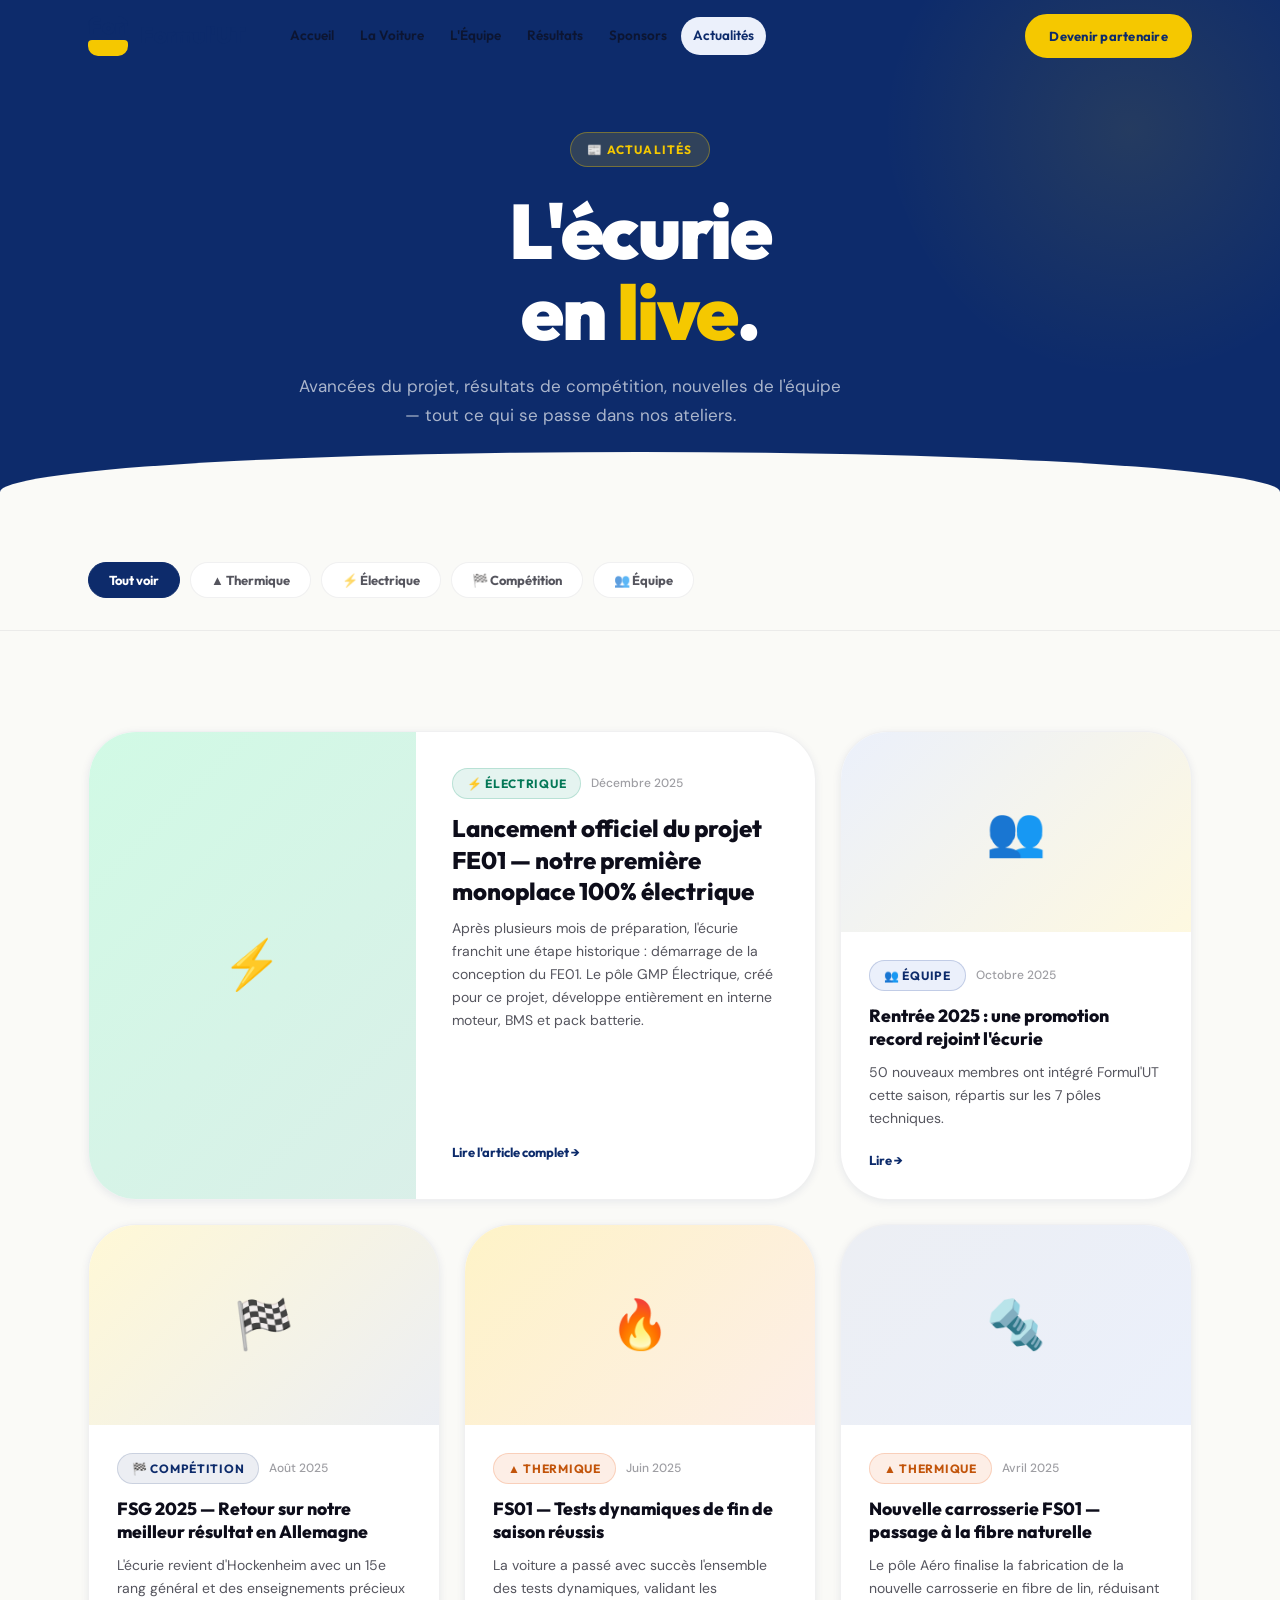
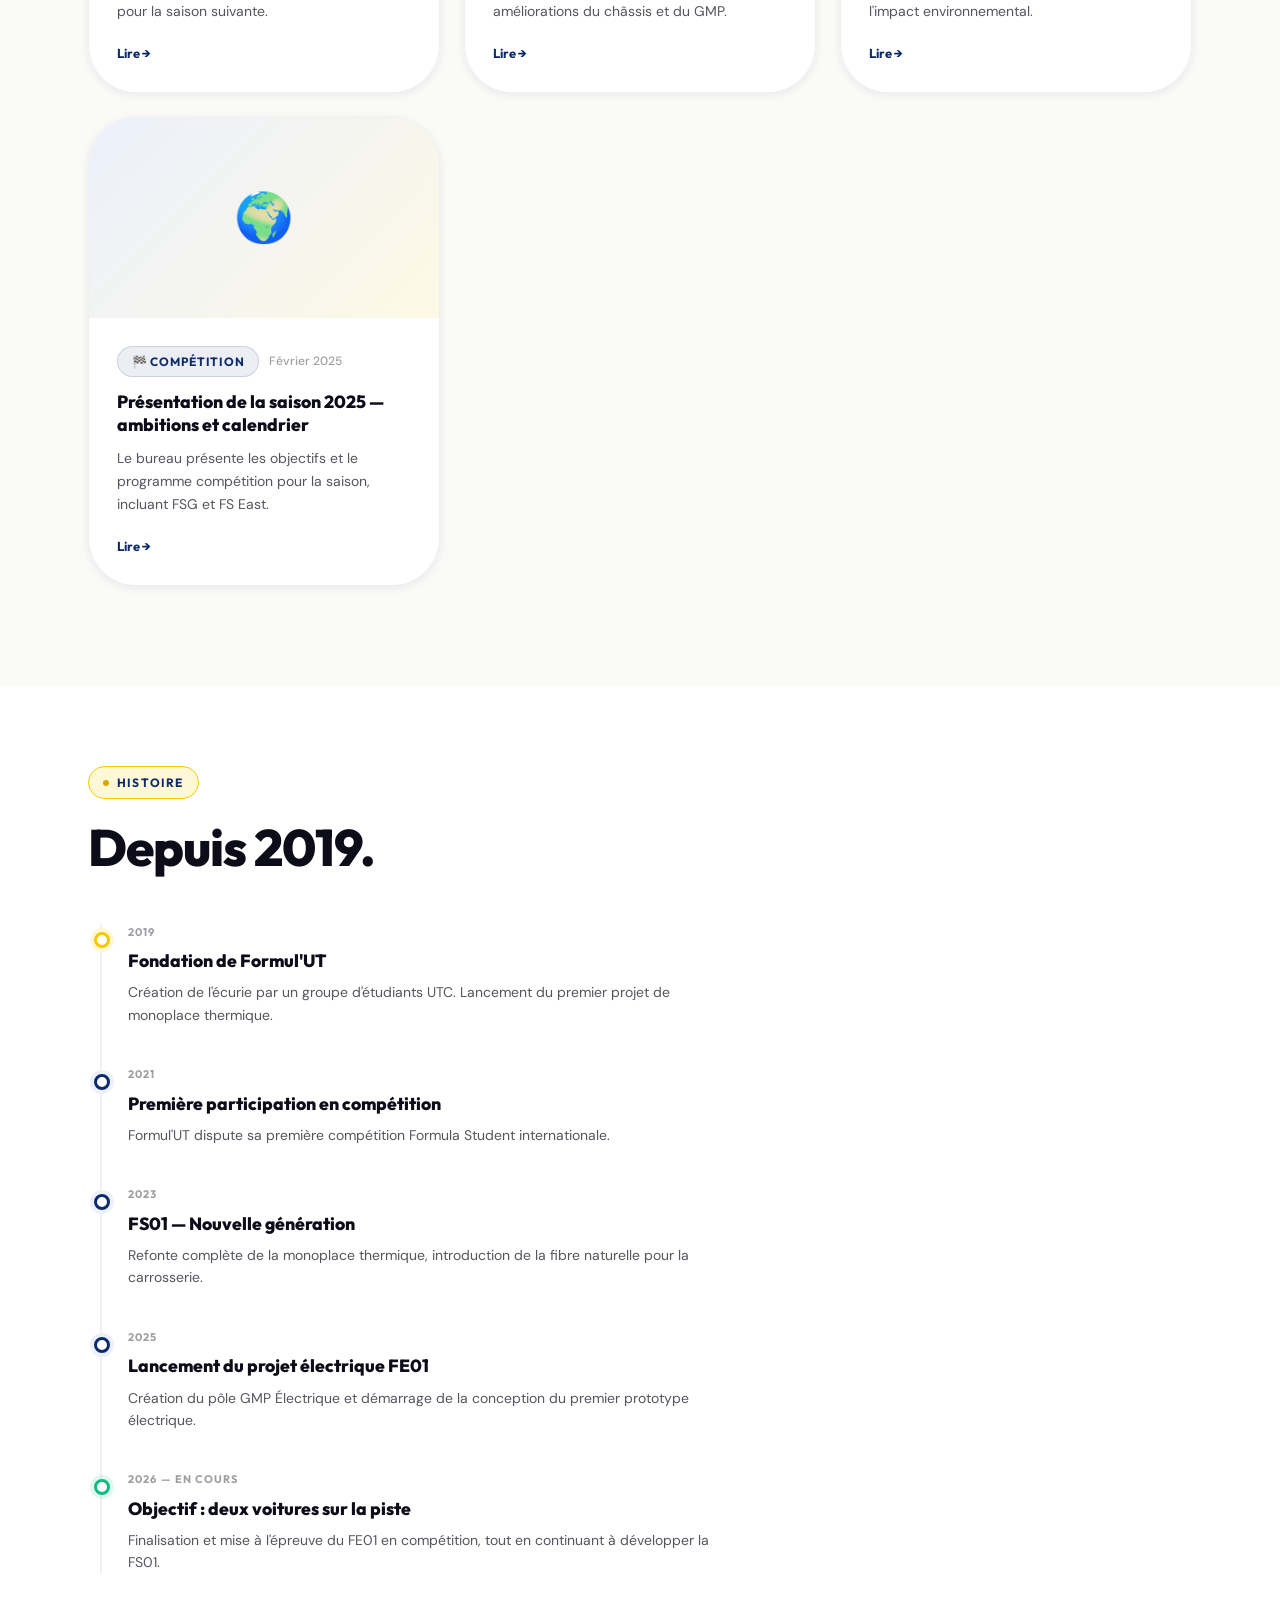
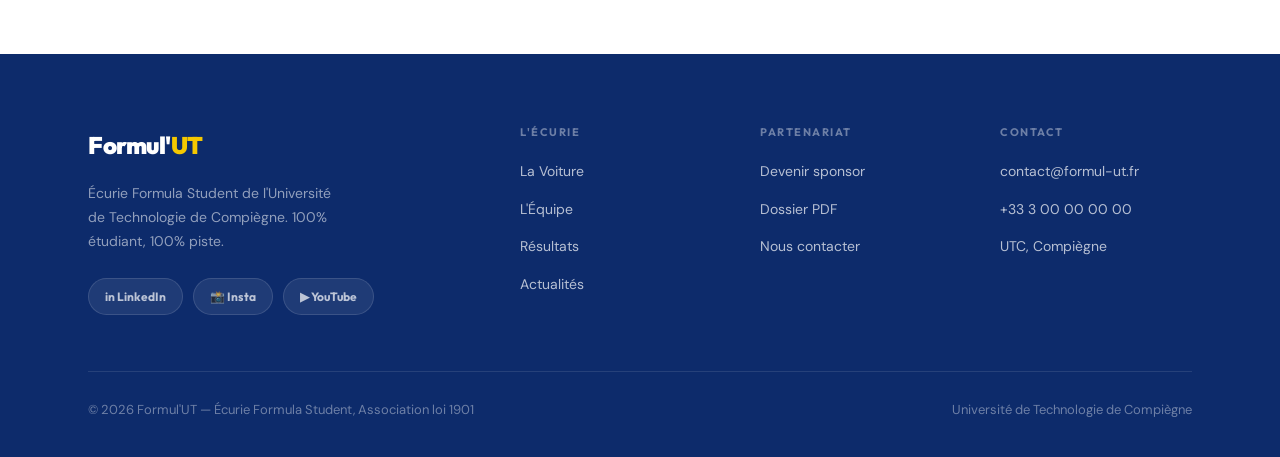
==== commit 4261bf71: "logo" ====
--- a/pages/actualites.html
+++ b/pages/actualites.html
@@ -14,7 +14,7 @@
   <div class="nav-inner">
     <a href="../index.html" class="nav-logo">
       <div class="nav-logo-icon">
-        <svg viewBox="0 0 24 24" fill="none" stroke="white" stroke-width="2.5"><path d="M3 17l4-8 4 4 4-6 4 10" stroke-linecap="round" stroke-linejoin="round"/></svg>
+        <img src="photos/logo.png" alt="Formul'UT Logo">
       </div>
       Formul'UT
     </a>
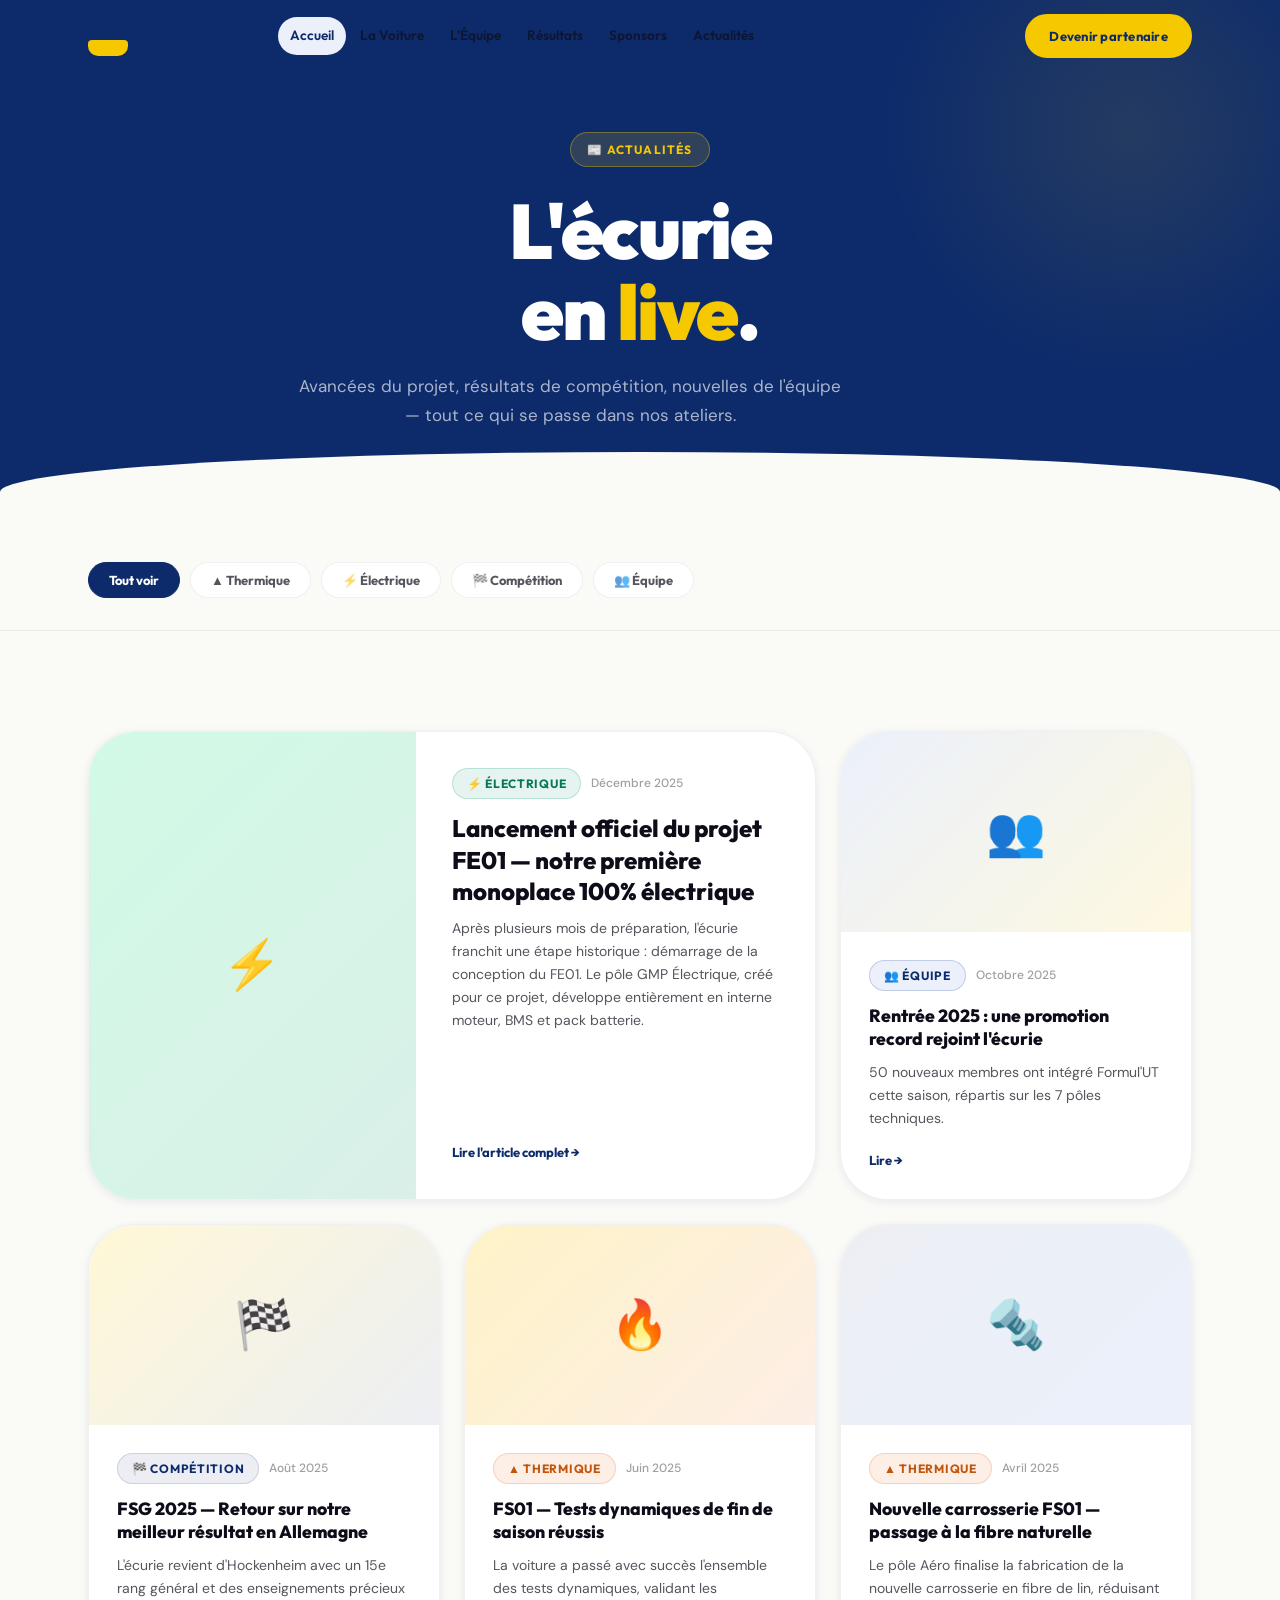
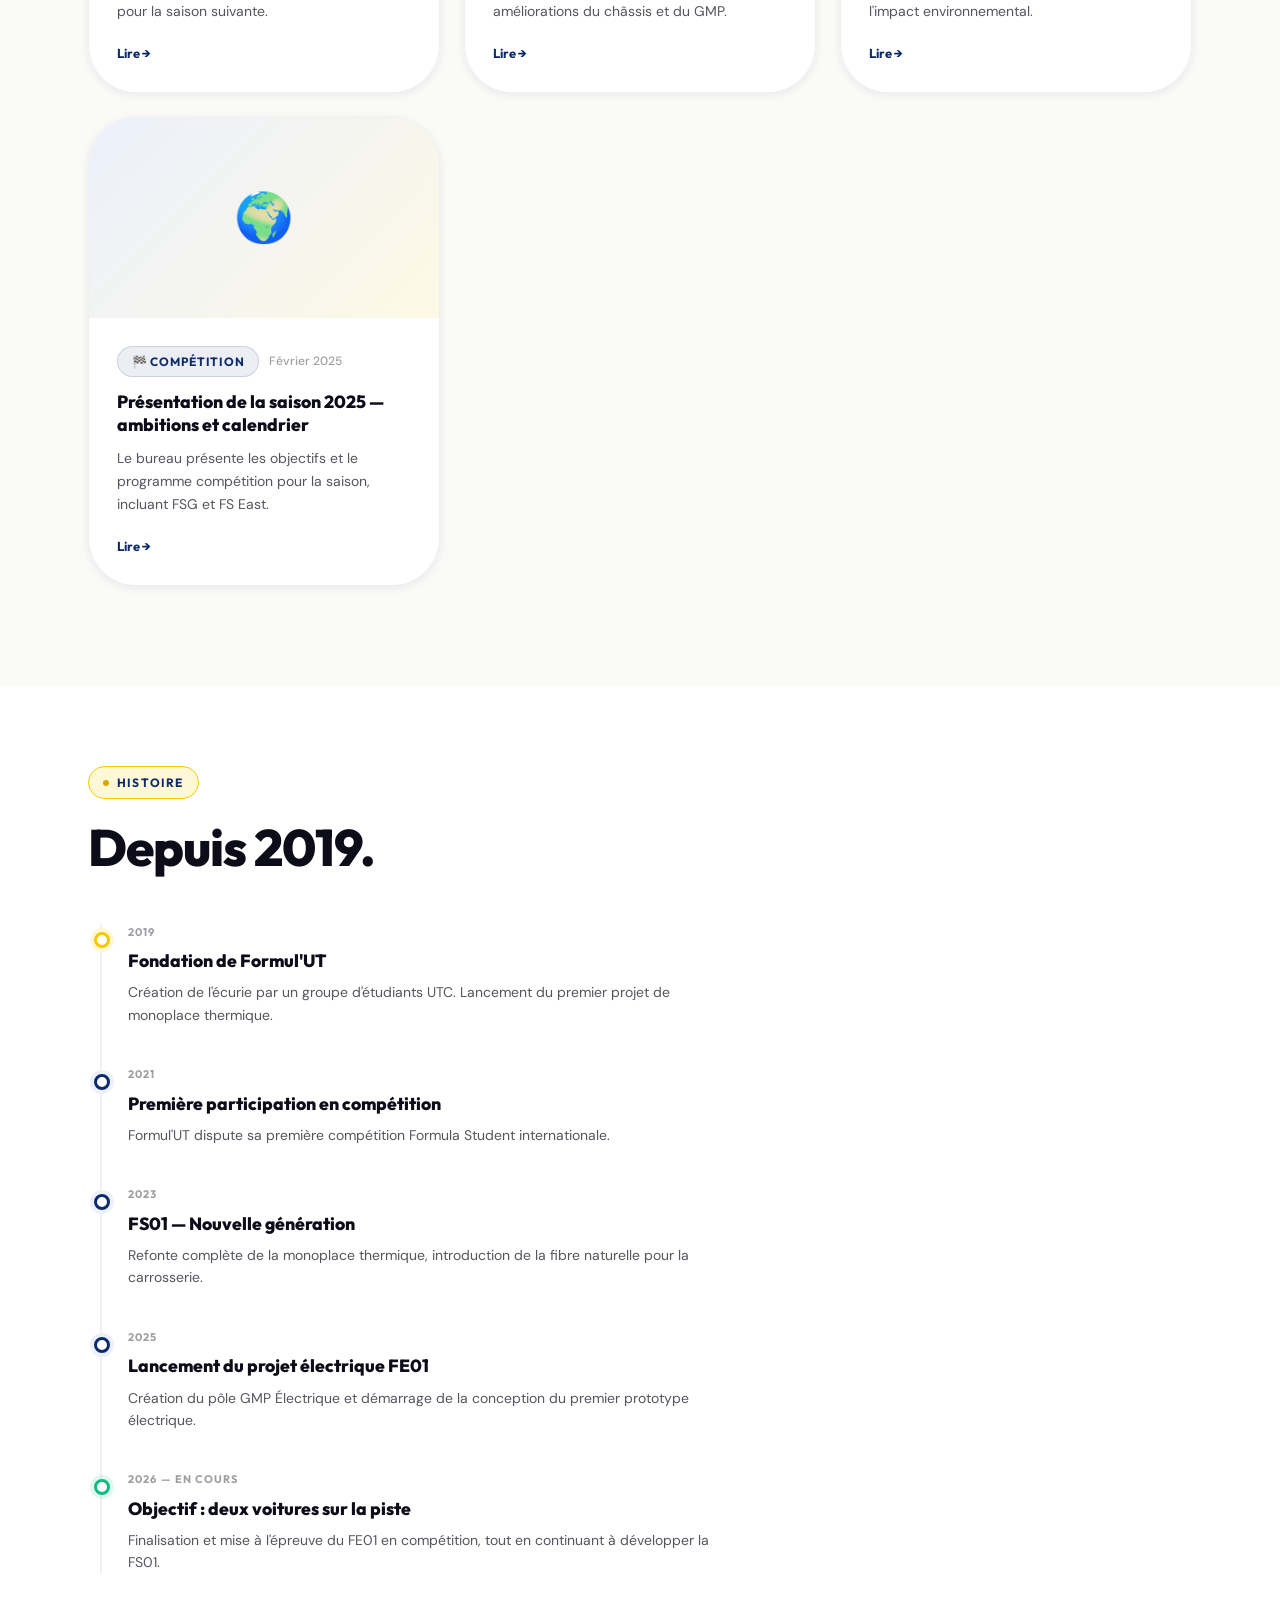
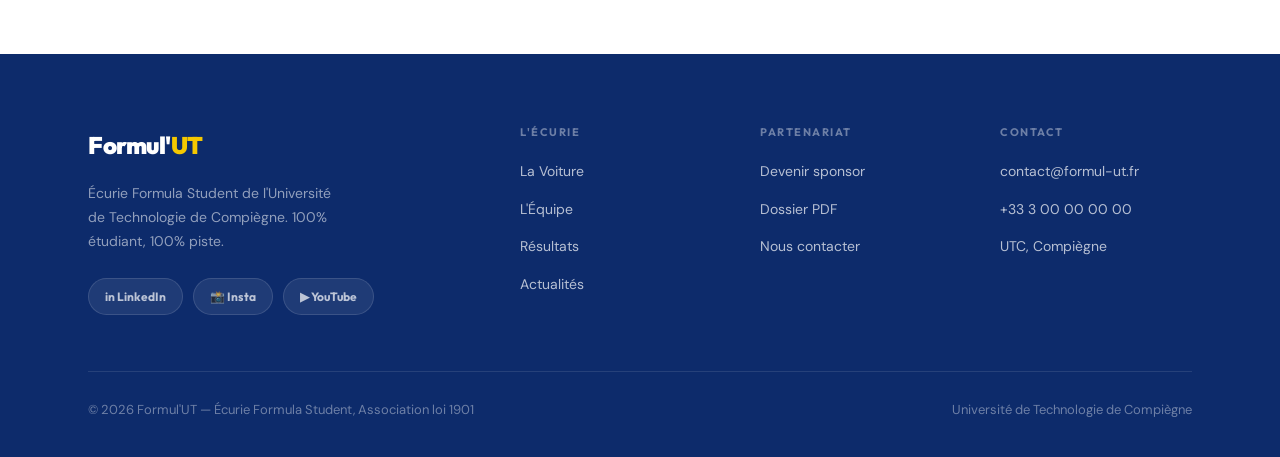
==== commit 35fd59b5: "logo v2" ====
--- a/pages/actualites.html
+++ b/pages/actualites.html
@@ -12,23 +12,22 @@
 
 <nav class="nav transparent" id="navbar">
   <div class="nav-inner">
-    <a href="../index.html" class="nav-logo">
+    <a href="index.html" class="nav-logo">
       <div class="nav-logo-icon">
         <img src="photos/logo.png" alt="Formul'UT Logo">
       </div>
       Formul'UT
     </a>
     <ul class="nav-links">
-      <li><a href="../index.html">Accueil</a></li>
-      <li><a href="voiture.html">La Voiture</a></li>
-      <li><a href="equipe.html">L'Équipe</a></li>
-      <li><a href="resultats.html">Résultats</a></li>
-      <li><a href="sponsors.html">Sponsors</a></li>
-      <li><a href="actualites.html" class="active">Actualités</a></li>
+      <li><a href="index.html" class="active">Accueil</a></li>
+      <li><a href="pages/voiture.html">La Voiture</a></li>
+      <li><a href="pages/equipe.html">L'Équipe</a></li>
+      <li><a href="pages/resultats.html">Résultats</a></li>
+      <li><a href="pages/sponsors.html">Sponsors</a></li>
+      <li><a href="pages/actualites.html">Actualités</a></li>
     </ul>
     <div class="nav-end">
-      <!-- Correction du lien sponsors -->
-      <a href="sponsors.html" class="btn btn-primary btn-sm">Devenir partenaire</a>
+      <a href="pages/sponsors.html" class="btn btn-primary btn-sm">Devenir partenaire</a>
     </div>
     <button class="nav-burger" onclick="toggleMobileMenu()" aria-label="Menu">
       <span></span><span></span><span></span>
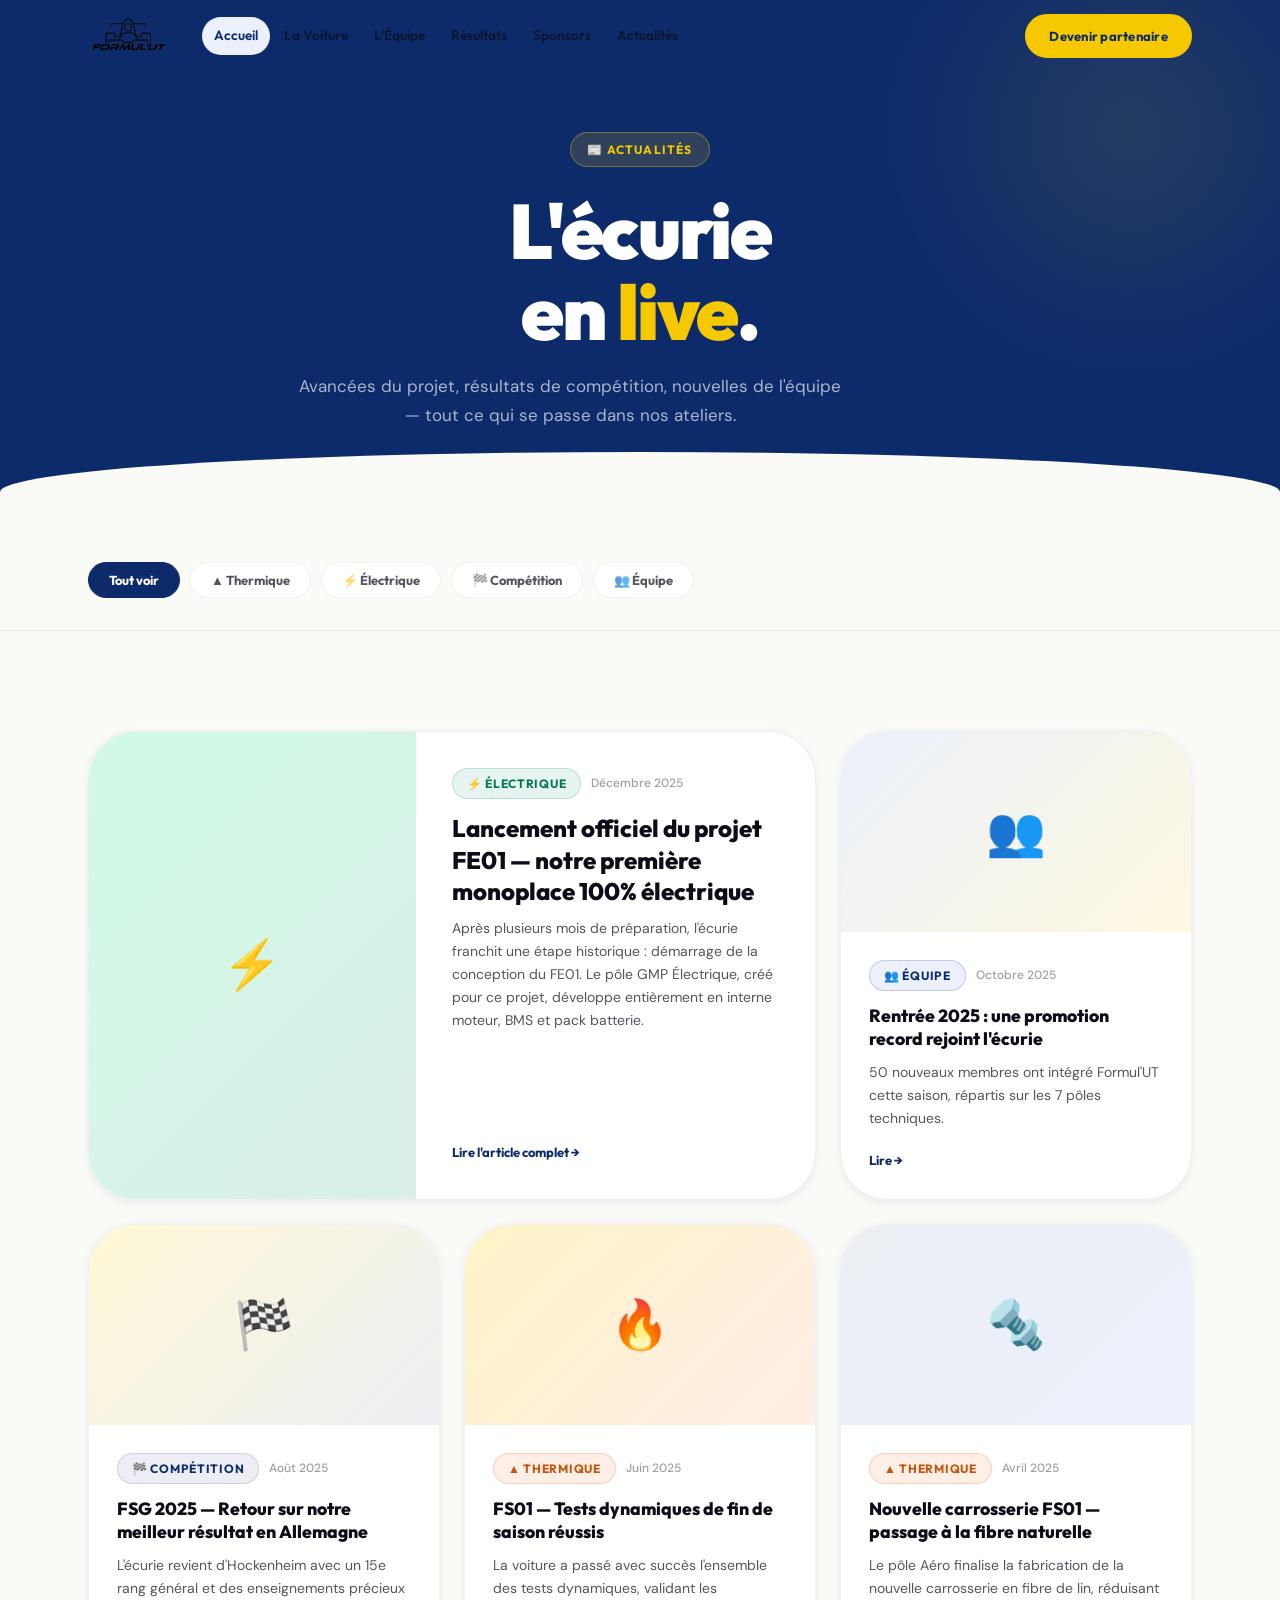
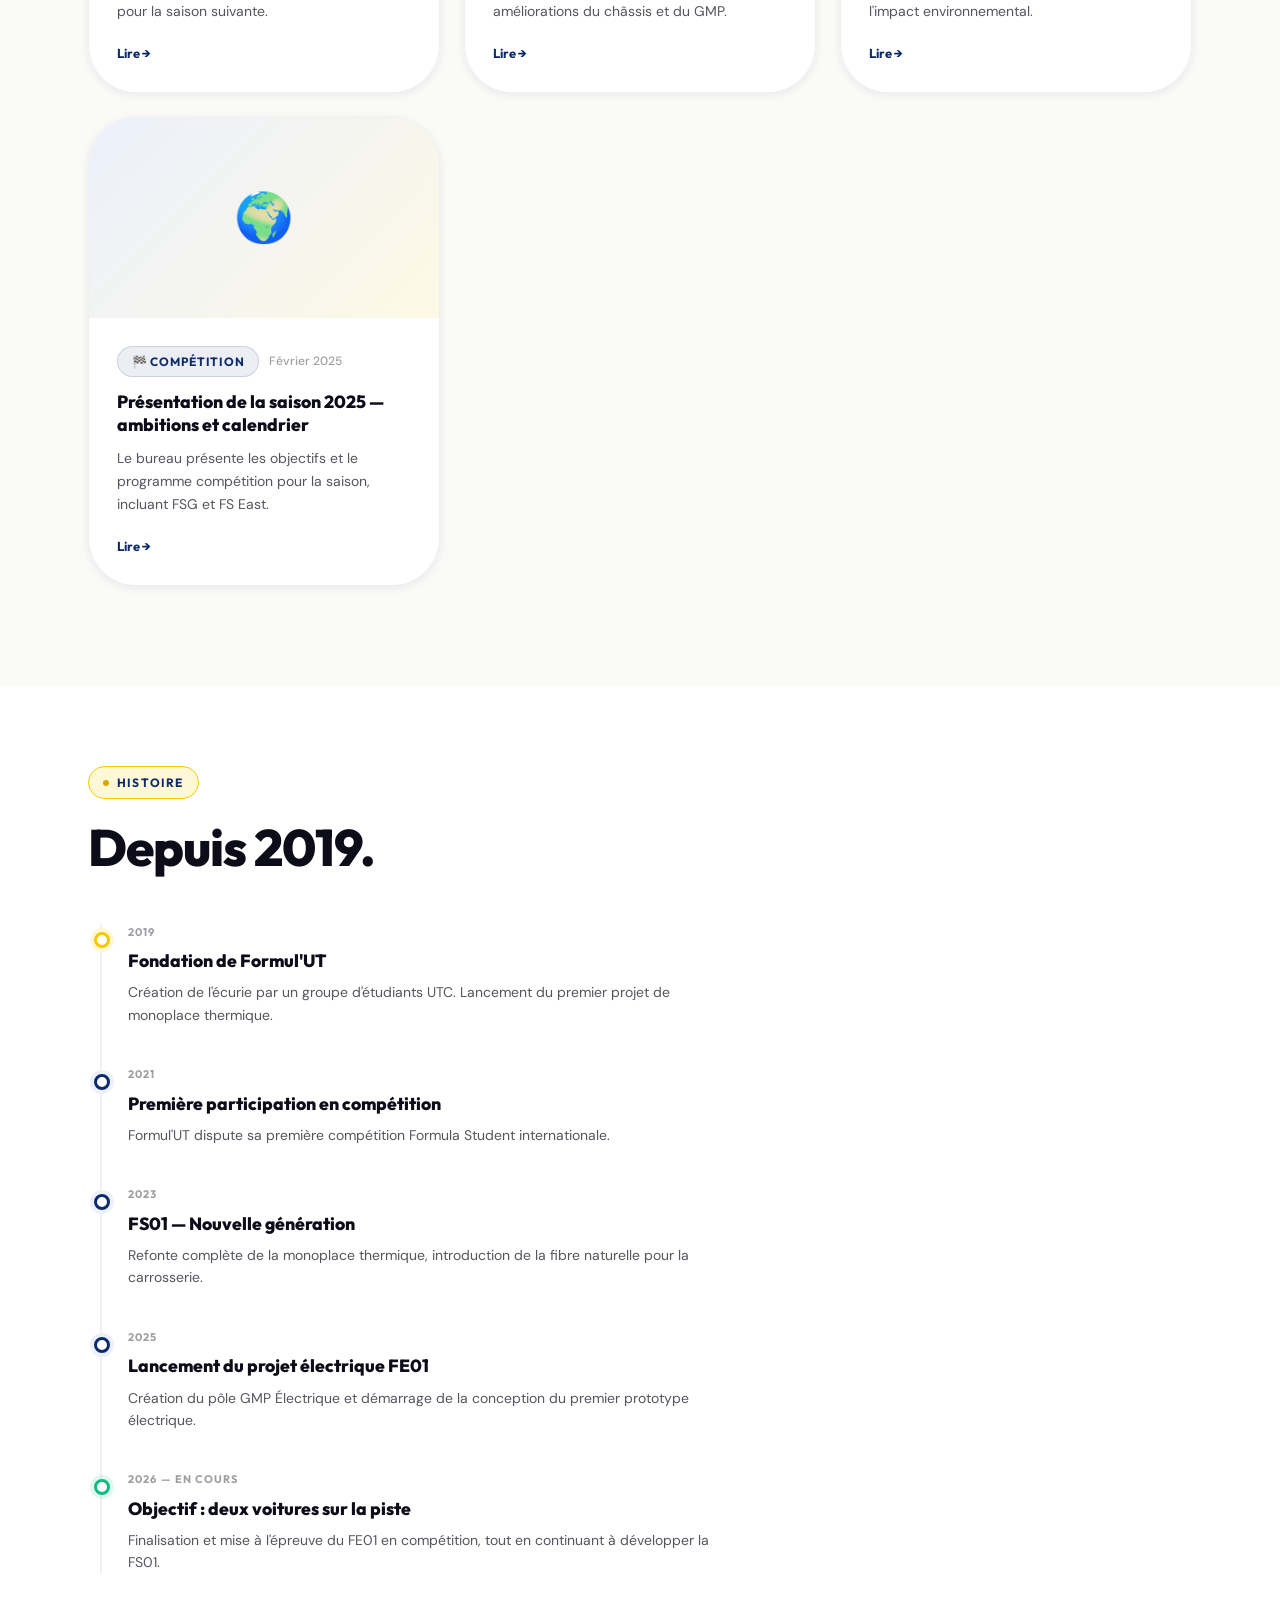
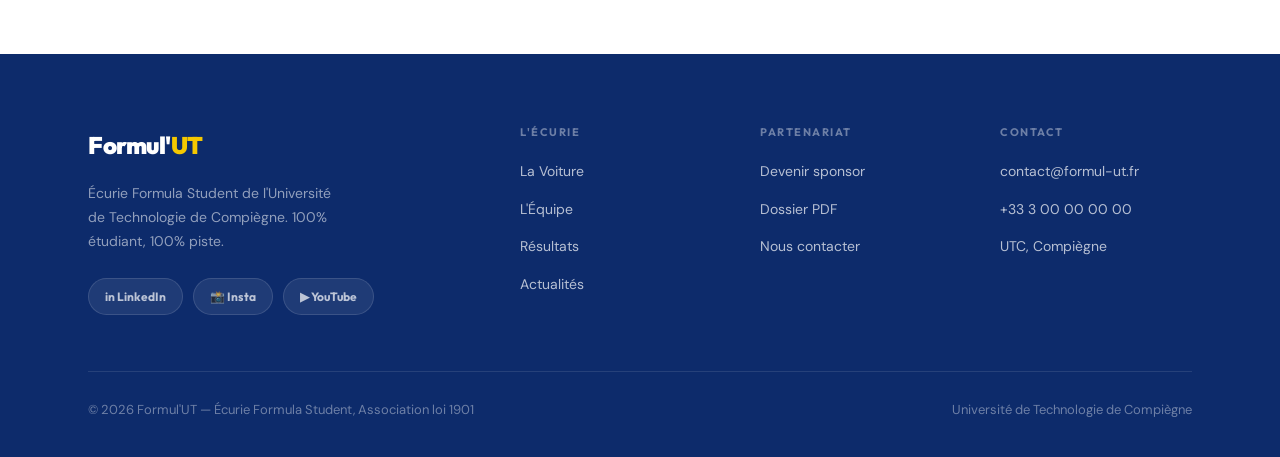
==== commit ba407fbb: "nex css" ====
--- a/pages/actualites.html
+++ b/pages/actualites.html
@@ -12,11 +12,8 @@
 
 <nav class="nav transparent" id="navbar">
   <div class="nav-inner">
-    <a href="index.html" class="nav-logo">
-      <div class="nav-logo-icon">
-        <img src="photos/logo.png" alt="Formul'UT Logo">
-      </div>
-      Formul'UT
+    <a href="../index.html" class="nav-logo">
+      <img src="../photos/logo.png" alt="Formul'UT" class="nav-logo-img" />
     </a>
     <ul class="nav-links">
       <li><a href="index.html" class="active">Accueil</a></li>
--- a/css/style.css
+++ b/css/style.css
@@ -69,7 +69,11 @@
 .nav.solid { background: rgba(250,250,247,0.92); backdrop-filter: blur(20px) saturate(180%); border-bottom: 1.5px solid var(--ink-06); box-shadow: var(--shadow-sm); }
 .nav-inner { width: 100%; max-width: var(--max-w); margin: 0 auto; padding: 0 28px; display: flex; align-items: center; gap: 32px; }
 .nav-logo { display: flex; align-items: center; gap: 12px; font-family: var(--font-display); font-size: 22px; font-weight: 900; color: var(--blue); letter-spacing: -0.02em; flex-shrink: 0; }
-.nav-logo-icon { width: 40px; height: 40px; background: var(--blue); border-radius: 10px; display: flex; align-items: center; justify-content: center; position: relative; overflow: hidden; }
+.nav-logo-img {
+  height: 40px;
+  width: auto;
+  filter: invert(1); /* à retirer si tu utilises une version noire du logo */
+}
 .nav-logo-icon::before { content: ''; position: absolute; bottom: 0; left: 0; right: 0; height: 40%; background: var(--yellow); border-radius: 4px 4px 0 0; }
 .nav-logo-icon svg { position: relative; z-index: 1; width: 22px; height: 22px; }
 .nav-links { display: flex; align-items: center; gap: 2px; flex: 1; list-style: none; }
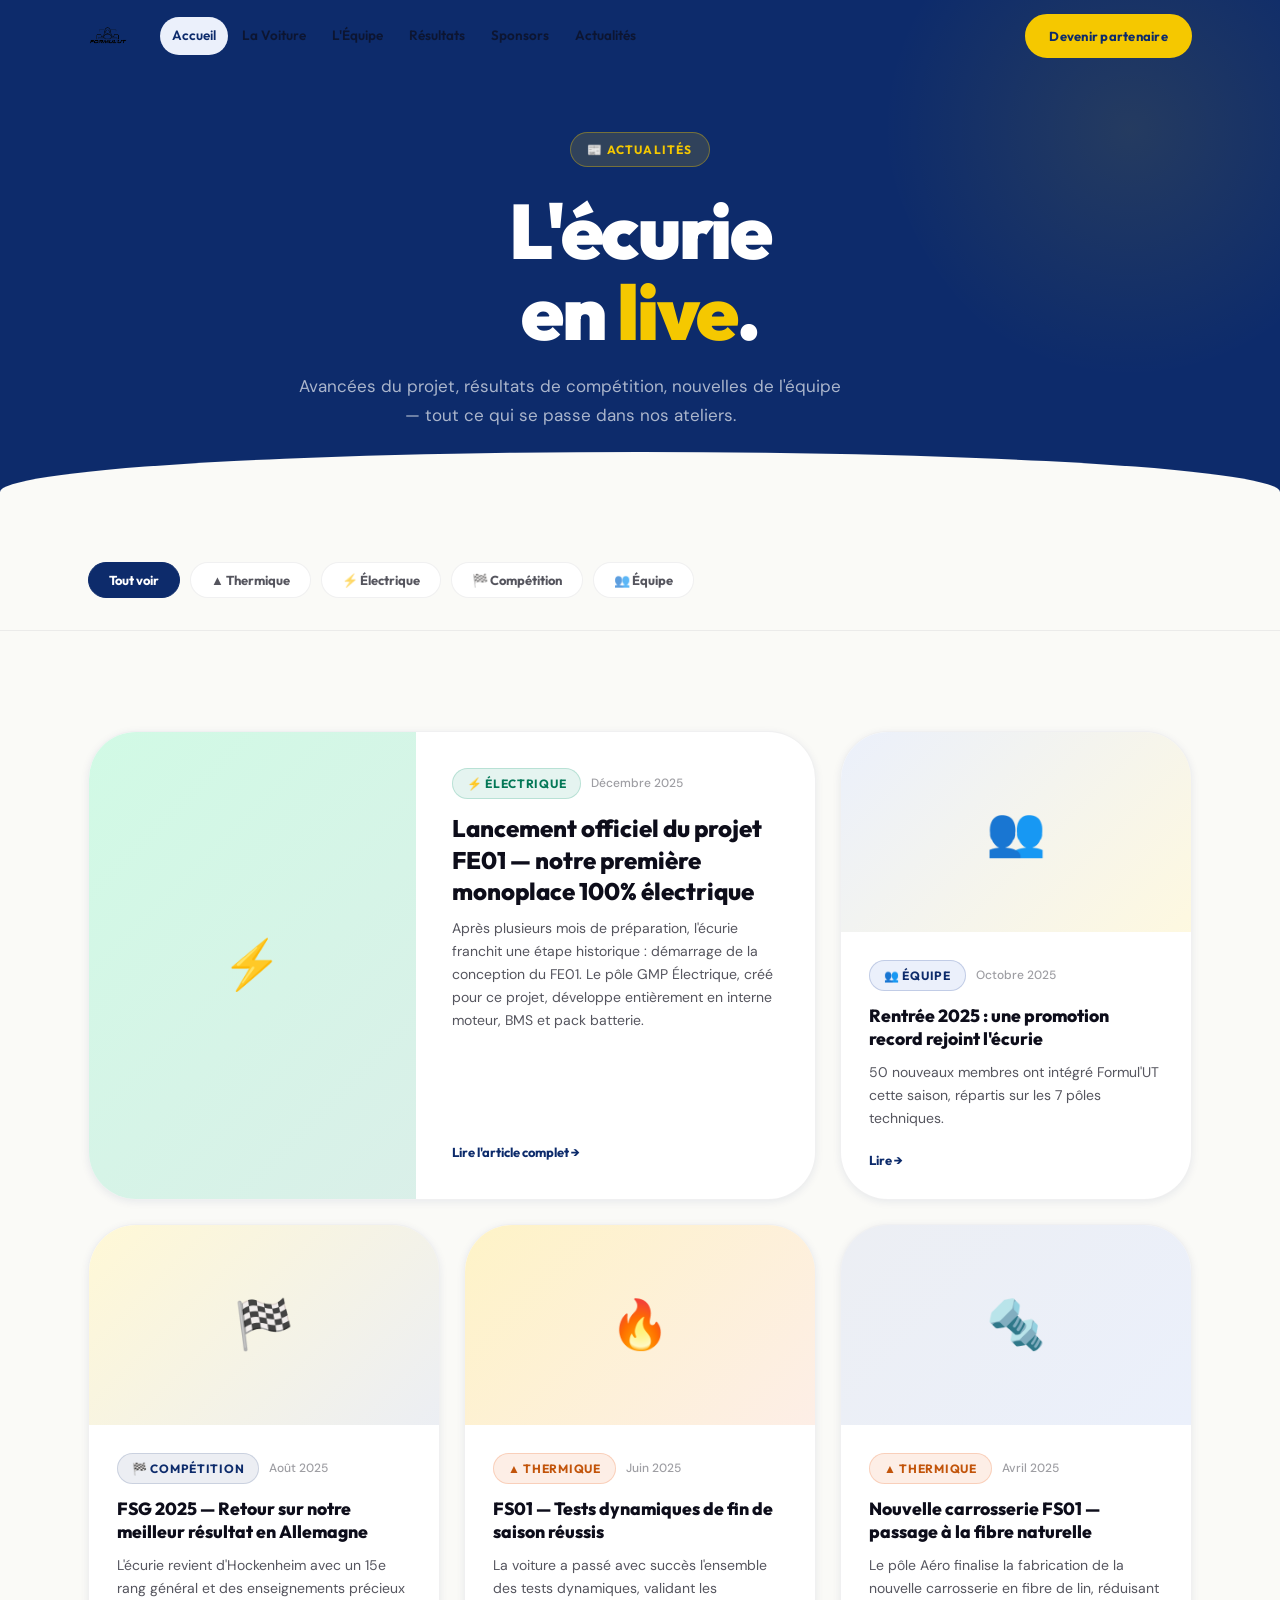
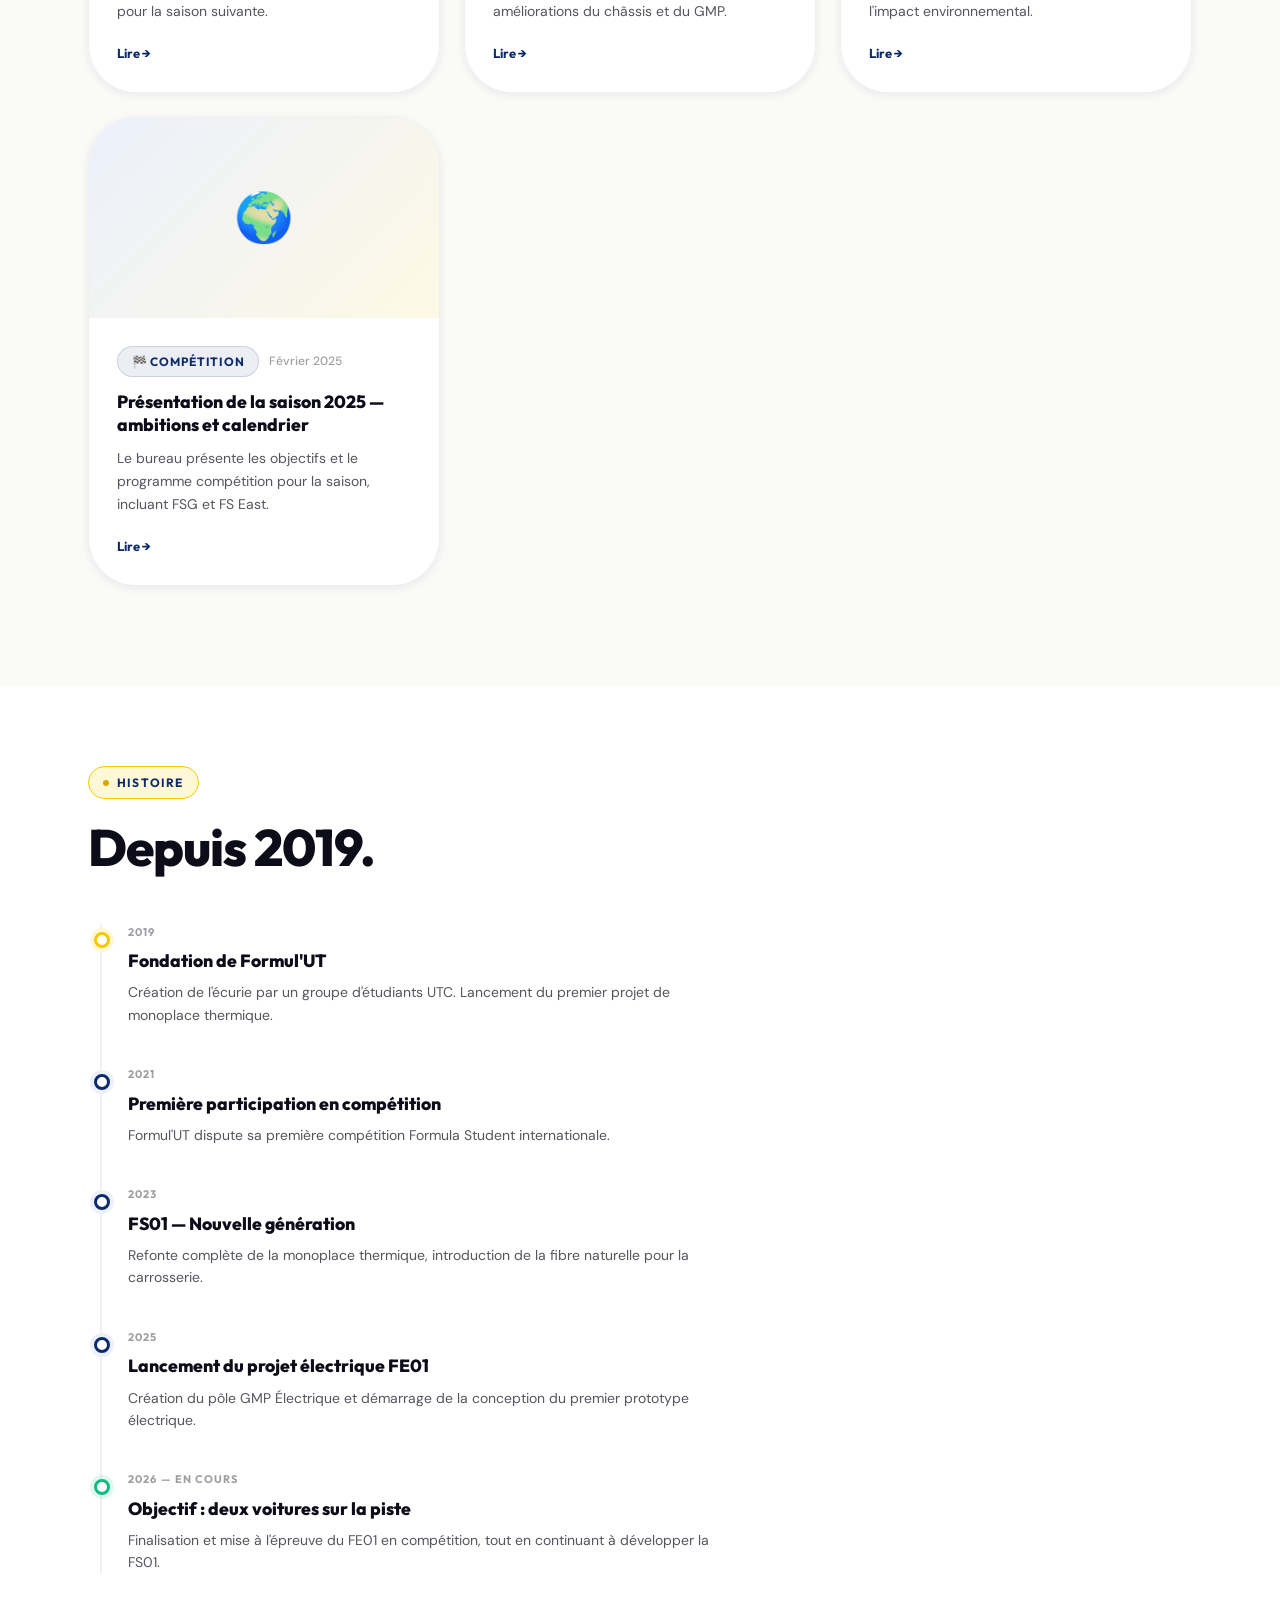
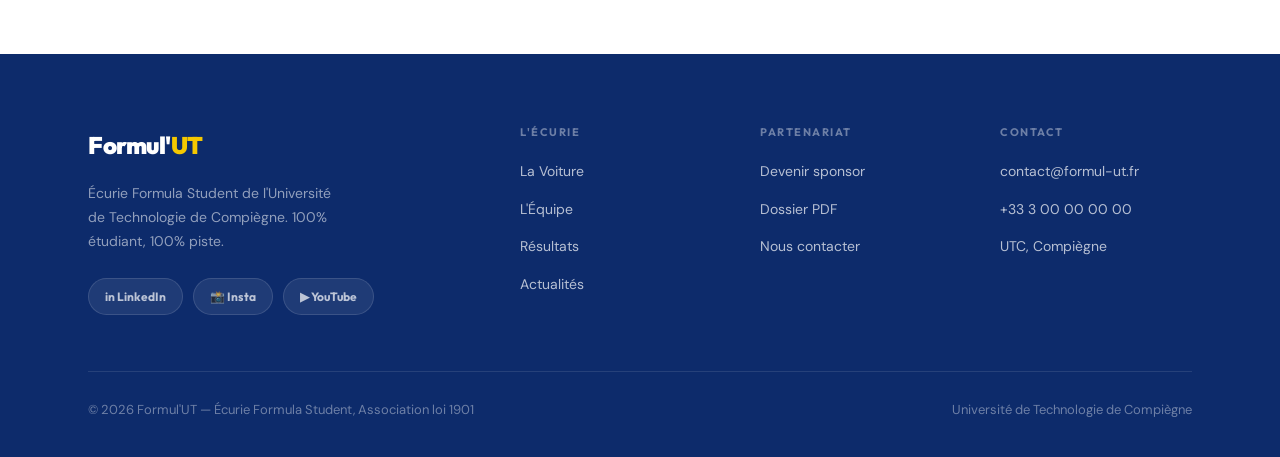
==== commit c1996de2: "nav bar v2" ====
--- a/pages/actualites.html
+++ b/pages/actualites.html
@@ -16,15 +16,15 @@
       <img src="../photos/logo.png" alt="Formul'UT" class="nav-logo-img" />
     </a>
     <ul class="nav-links">
-      <li><a href="index.html" class="active">Accueil</a></li>
-      <li><a href="pages/voiture.html">La Voiture</a></li>
-      <li><a href="pages/equipe.html">L'Équipe</a></li>
-      <li><a href="pages/resultats.html">Résultats</a></li>
-      <li><a href="pages/sponsors.html">Sponsors</a></li>
-      <li><a href="pages/actualites.html">Actualités</a></li>
+      <li><a href="../index.html" class="active">Accueil</a></li>
+      <li><a href="voiture.html">La Voiture</a></li>
+      <li><a href="equipe.html">L'Équipe</a></li>
+      <li><a href="resultats.html">Résultats</a></li>
+      <li><a href="sponsors.html">Sponsors</a></li>
+      <li><a href="actualites.html">Actualités</a></li>
     </ul>
     <div class="nav-end">
-      <a href="pages/sponsors.html" class="btn btn-primary btn-sm">Devenir partenaire</a>
+      <a href="sponsors.html" class="btn btn-primary btn-sm">Devenir partenaire</a>
     </div>
     <button class="nav-burger" onclick="toggleMobileMenu()" aria-label="Menu">
       <span></span><span></span><span></span>
--- a/css/style.css
+++ b/css/style.css
@@ -71,7 +71,8 @@
 .nav-logo { display: flex; align-items: center; gap: 12px; font-family: var(--font-display); font-size: 22px; font-weight: 900; color: var(--blue); letter-spacing: -0.02em; flex-shrink: 0; }
 .nav-logo-img {
   height: 40px;
-  width: auto;
+  width: 40px;
+  object-fit: contain;
   filter: invert(1); /* à retirer si tu utilises une version noire du logo */
 }
 .nav-logo-icon::before { content: ''; position: absolute; bottom: 0; left: 0; right: 0; height: 40%; background: var(--yellow); border-radius: 4px 4px 0 0; }
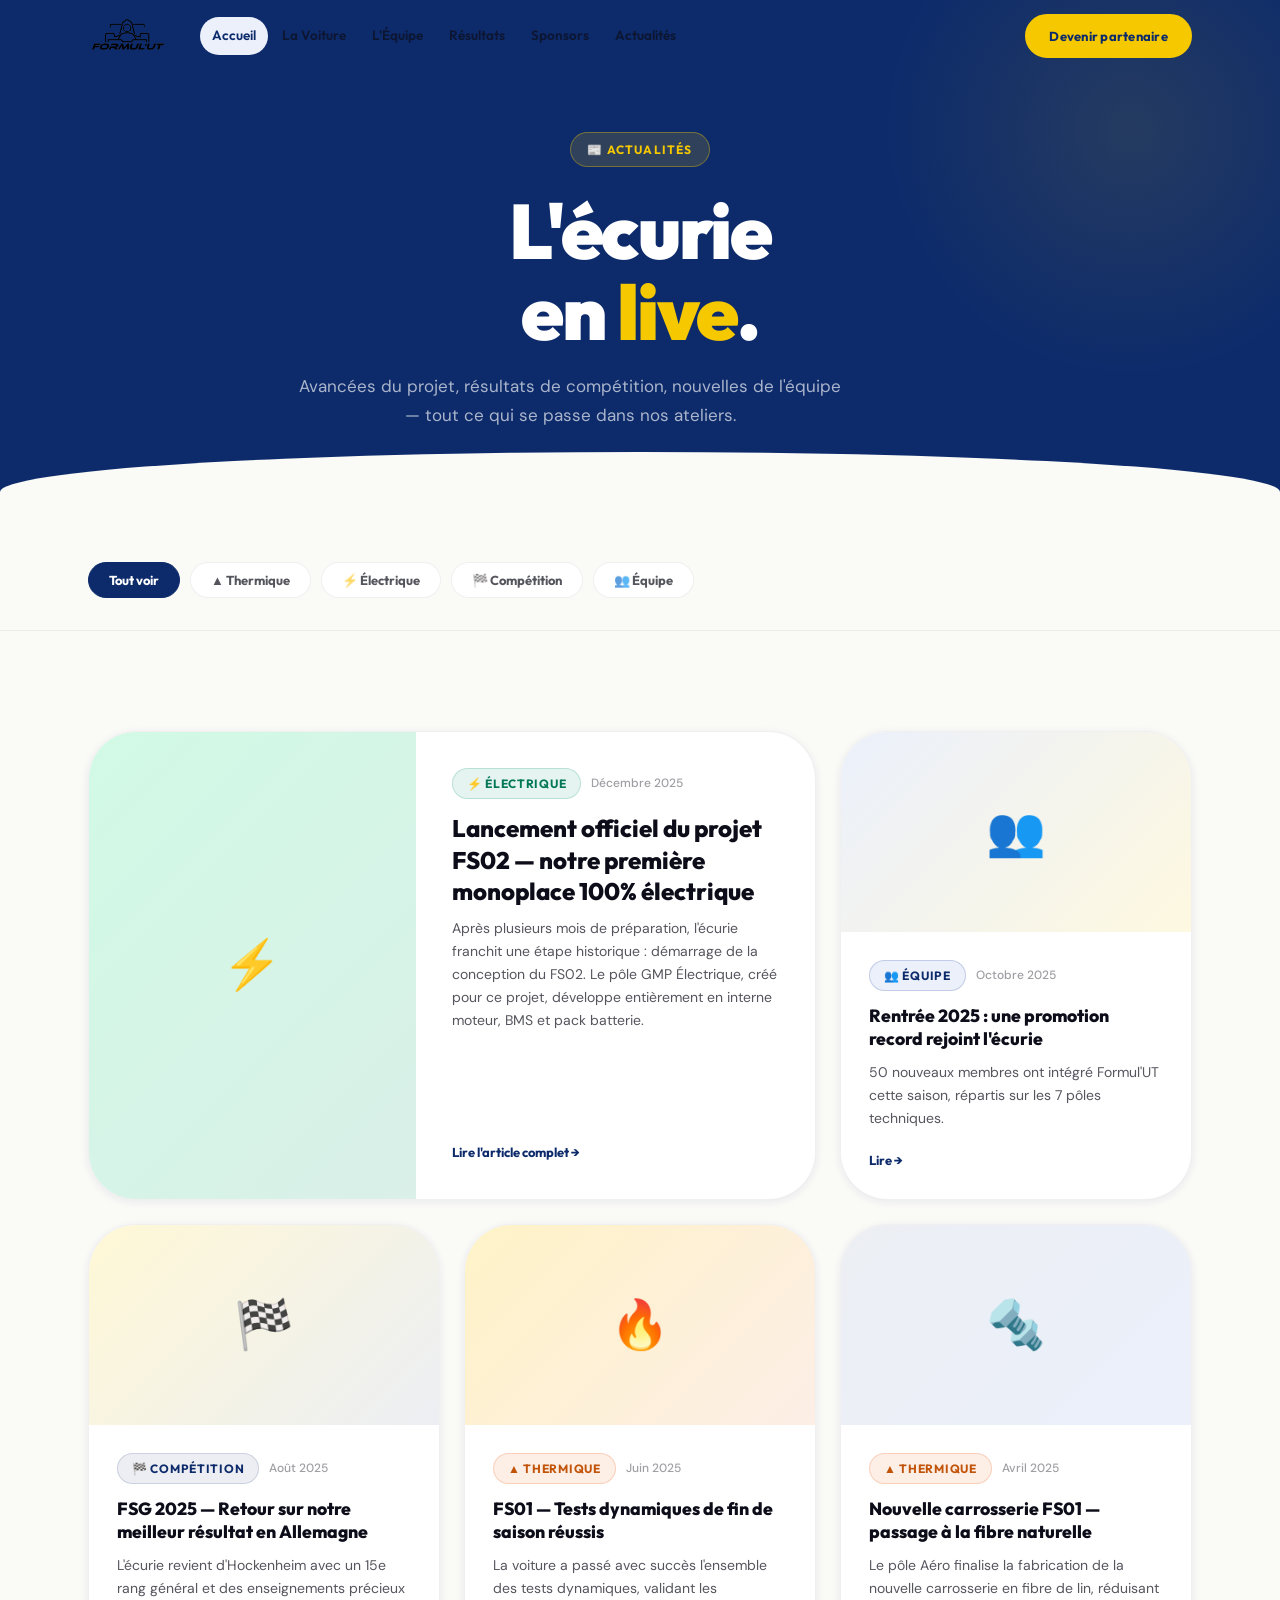
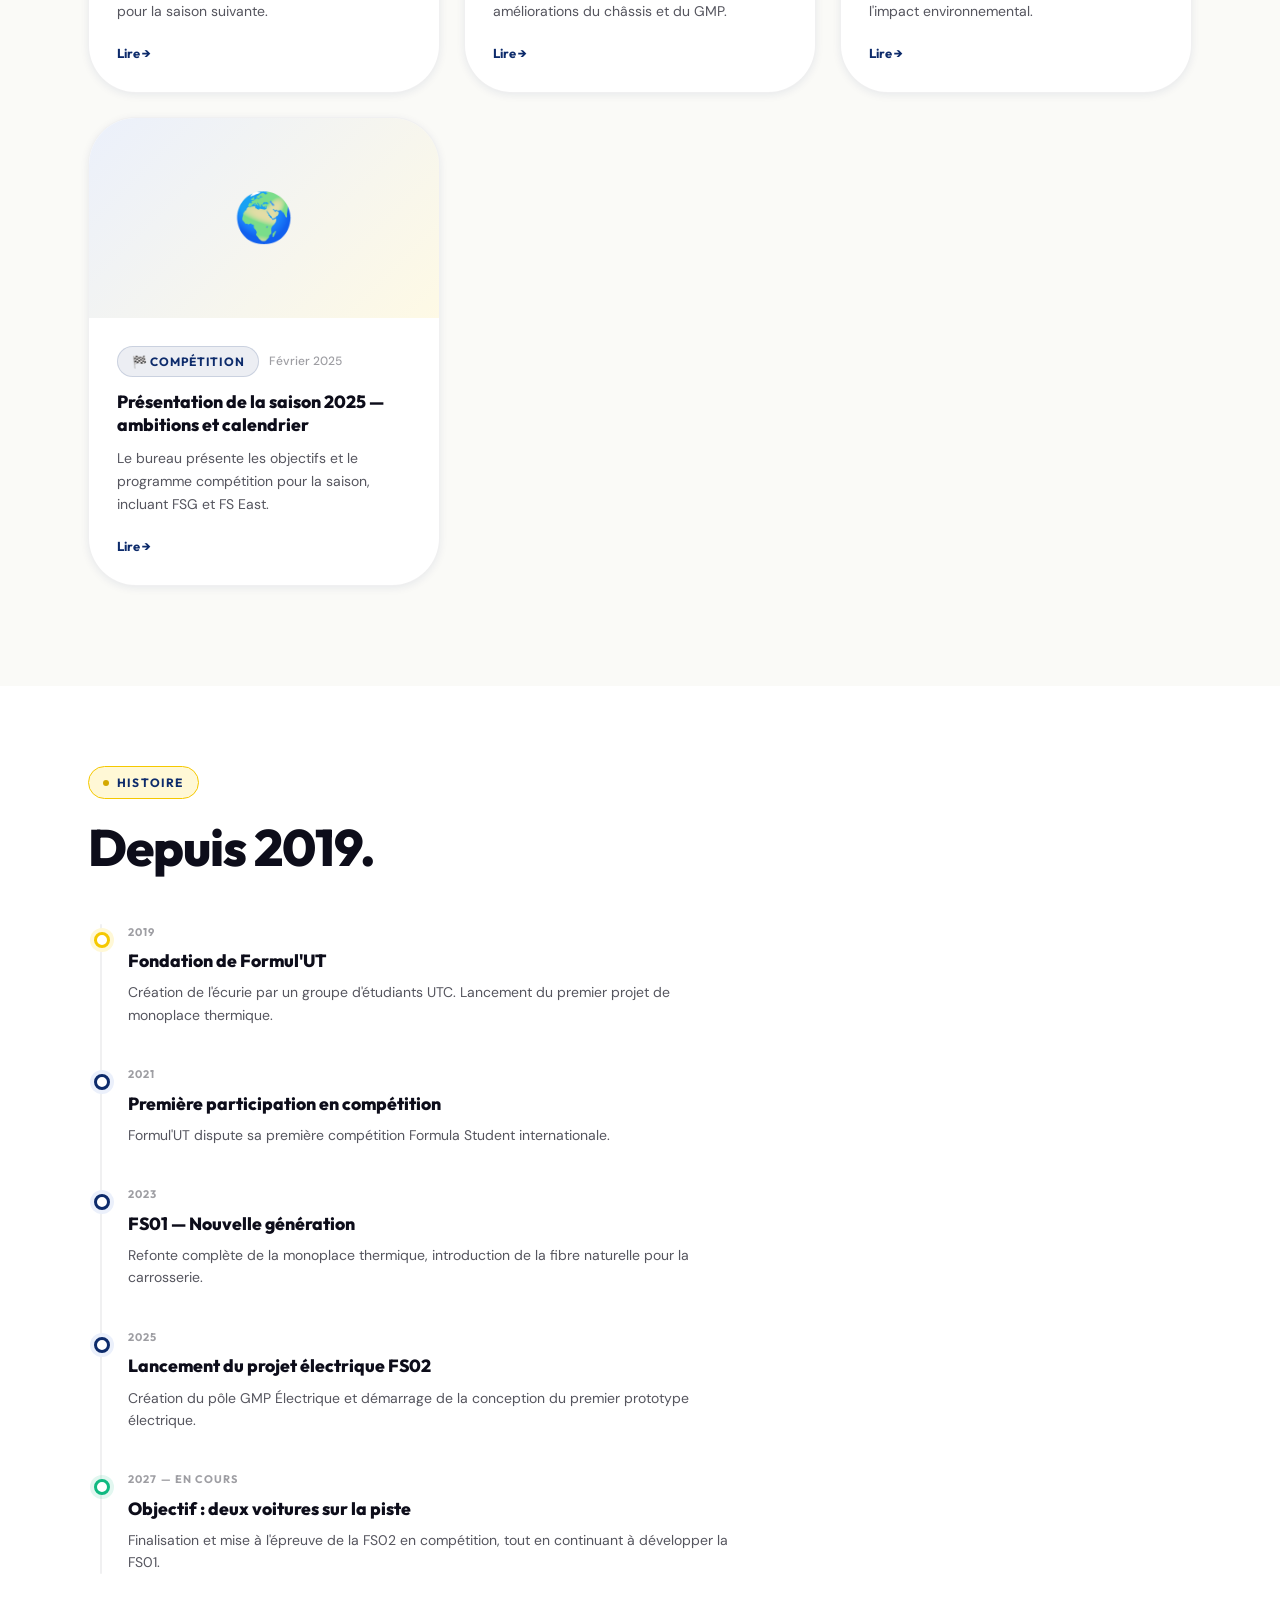
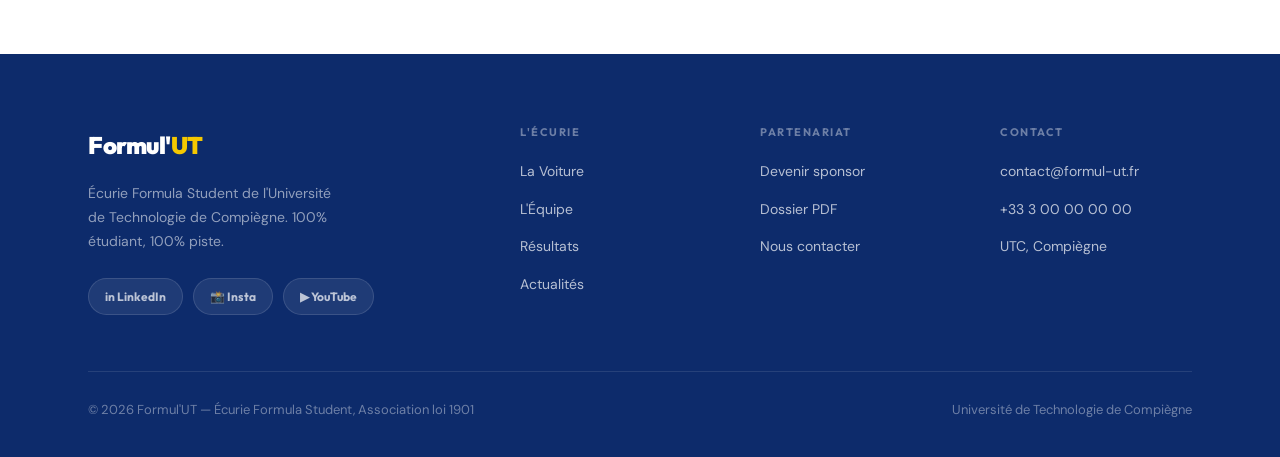
==== commit 6401daa0: "footer" ====
--- a/pages/actualites.html
+++ b/pages/actualites.html
@@ -75,8 +75,8 @@
         <div class="article-img" style="background:linear-gradient(135deg,#D1FAE5,rgba(5,150,105,0.15));">⚡</div>
         <div class="article-body">
           <div class="article-meta"><span class="tag tag-elec">⚡ Électrique</span><span class="article-date">Décembre 2025</span></div>
-          <div class="article-title">Lancement officiel du projet FE01 — notre première monoplace 100% électrique</div>
-          <div class="article-excerpt">Après plusieurs mois de préparation, l'écurie franchit une étape historique : démarrage de la conception du FE01. Le pôle GMP Électrique, créé pour ce projet, développe entièrement en interne moteur, BMS et pack batterie.</div>
+          <div class="article-title">Lancement officiel du projet FS02 — notre première monoplace 100% électrique</div>
+          <div class="article-excerpt">Après plusieurs mois de préparation, l'écurie franchit une étape historique : démarrage de la conception du FS02. Le pôle GMP Électrique, créé pour ce projet, développe entièrement en interne moteur, BMS et pack batterie.</div>
           <a href="#" class="article-link">Lire l'article complet →</a>
         </div>
       </div>
@@ -136,8 +136,8 @@
       <div class="timeline-item"><div class="timeline-dot" style="border-color:var(--yellow);box-shadow:0 0 0 4px var(--yellow-pale);"></div><div class="timeline-date">2019</div><div class="timeline-title">Fondation de Formul'UT</div><div class="timeline-desc">Création de l'écurie par un groupe d'étudiants UTC. Lancement du premier projet de monoplace thermique.</div></div>
       <div class="timeline-item"><div class="timeline-dot"></div><div class="timeline-date">2021</div><div class="timeline-title">Première participation en compétition</div><div class="timeline-desc">Formul'UT dispute sa première compétition Formula Student internationale.</div></div>
       <div class="timeline-item"><div class="timeline-dot"></div><div class="timeline-date">2023</div><div class="timeline-title">FS01 — Nouvelle génération</div><div class="timeline-desc">Refonte complète de la monoplace thermique, introduction de la fibre naturelle pour la carrosserie.</div></div>
-      <div class="timeline-item"><div class="timeline-dot"></div><div class="timeline-date">2025</div><div class="timeline-title">Lancement du projet électrique FE01</div><div class="timeline-desc">Création du pôle GMP Électrique et démarrage de la conception du premier prototype électrique.</div></div>
-      <div class="timeline-item"><div class="timeline-dot" style="border-color:#10B981;box-shadow:0 0 0 4px rgba(16,185,129,0.12);"></div><div class="timeline-date">2026 — En cours</div><div class="timeline-title">Objectif : deux voitures sur la piste</div><div class="timeline-desc">Finalisation et mise à l'épreuve du FE01 en compétition, tout en continuant à développer la FS01.</div></div>
+      <div class="timeline-item"><div class="timeline-dot"></div><div class="timeline-date">2025</div><div class="timeline-title">Lancement du projet électrique FS02</div><div class="timeline-desc">Création du pôle GMP Électrique et démarrage de la conception du premier prototype électrique.</div></div>
+      <div class="timeline-item"><div class="timeline-dot" style="border-color:#10B981;box-shadow:0 0 0 4px rgba(16,185,129,0.12);"></div><div class="timeline-date">2027 — En cours</div><div class="timeline-title">Objectif : deux voitures sur la piste</div><div class="timeline-desc">Finalisation et mise à l'épreuve de la FS02 en compétition, tout en continuant à développer la FS01.</div></div>
     </div>
   </div>
 </section>
@@ -149,15 +149,14 @@
         <div class="footer-logo-text">Formul'<span>UT</span></div>
         <p>Écurie Formula Student de l'Université de Technologie de Compiègne. 100% étudiant, 100% piste.</p>
         <div class="footer-social">
-          <a href="#" class="social-pill">in LinkedIn</a>
-          <a href="#" class="social-pill">📸 Insta</a>
+          <a href="https://www.linkedin.com/company/formul-ut/home/" class="social-pill">in LinkedIn</a>
+          <a href="https://www.instagram.com/formul.ut/" class="social-pill">📸 Insta</a>
           <a href="#" class="social-pill">▶ YouTube</a>
         </div>
       </div>
       <div class="footer-col">
         <h4>L'écurie</h4>
         <ul>
-          <!-- Liens relatifs corrigés -->
           <li><a href="voiture.html">La Voiture</a></li>
           <li><a href="equipe.html">L'Équipe</a></li>
           <li><a href="resultats.html">Résultats</a></li>
--- a/css/style.css
+++ b/css/style.css
@@ -70,8 +70,8 @@
 .nav-inner { width: 100%; max-width: var(--max-w); margin: 0 auto; padding: 0 28px; display: flex; align-items: center; gap: 32px; }
 .nav-logo { display: flex; align-items: center; gap: 12px; font-family: var(--font-display); font-size: 22px; font-weight: 900; color: var(--blue); letter-spacing: -0.02em; flex-shrink: 0; }
 .nav-logo-img {
-  height: 40px;
-  width: 40px;
+  height: 80px;
+  width: 80px;
   object-fit: contain;
   filter: invert(1); /* à retirer si tu utilises une version noire du logo */
 }
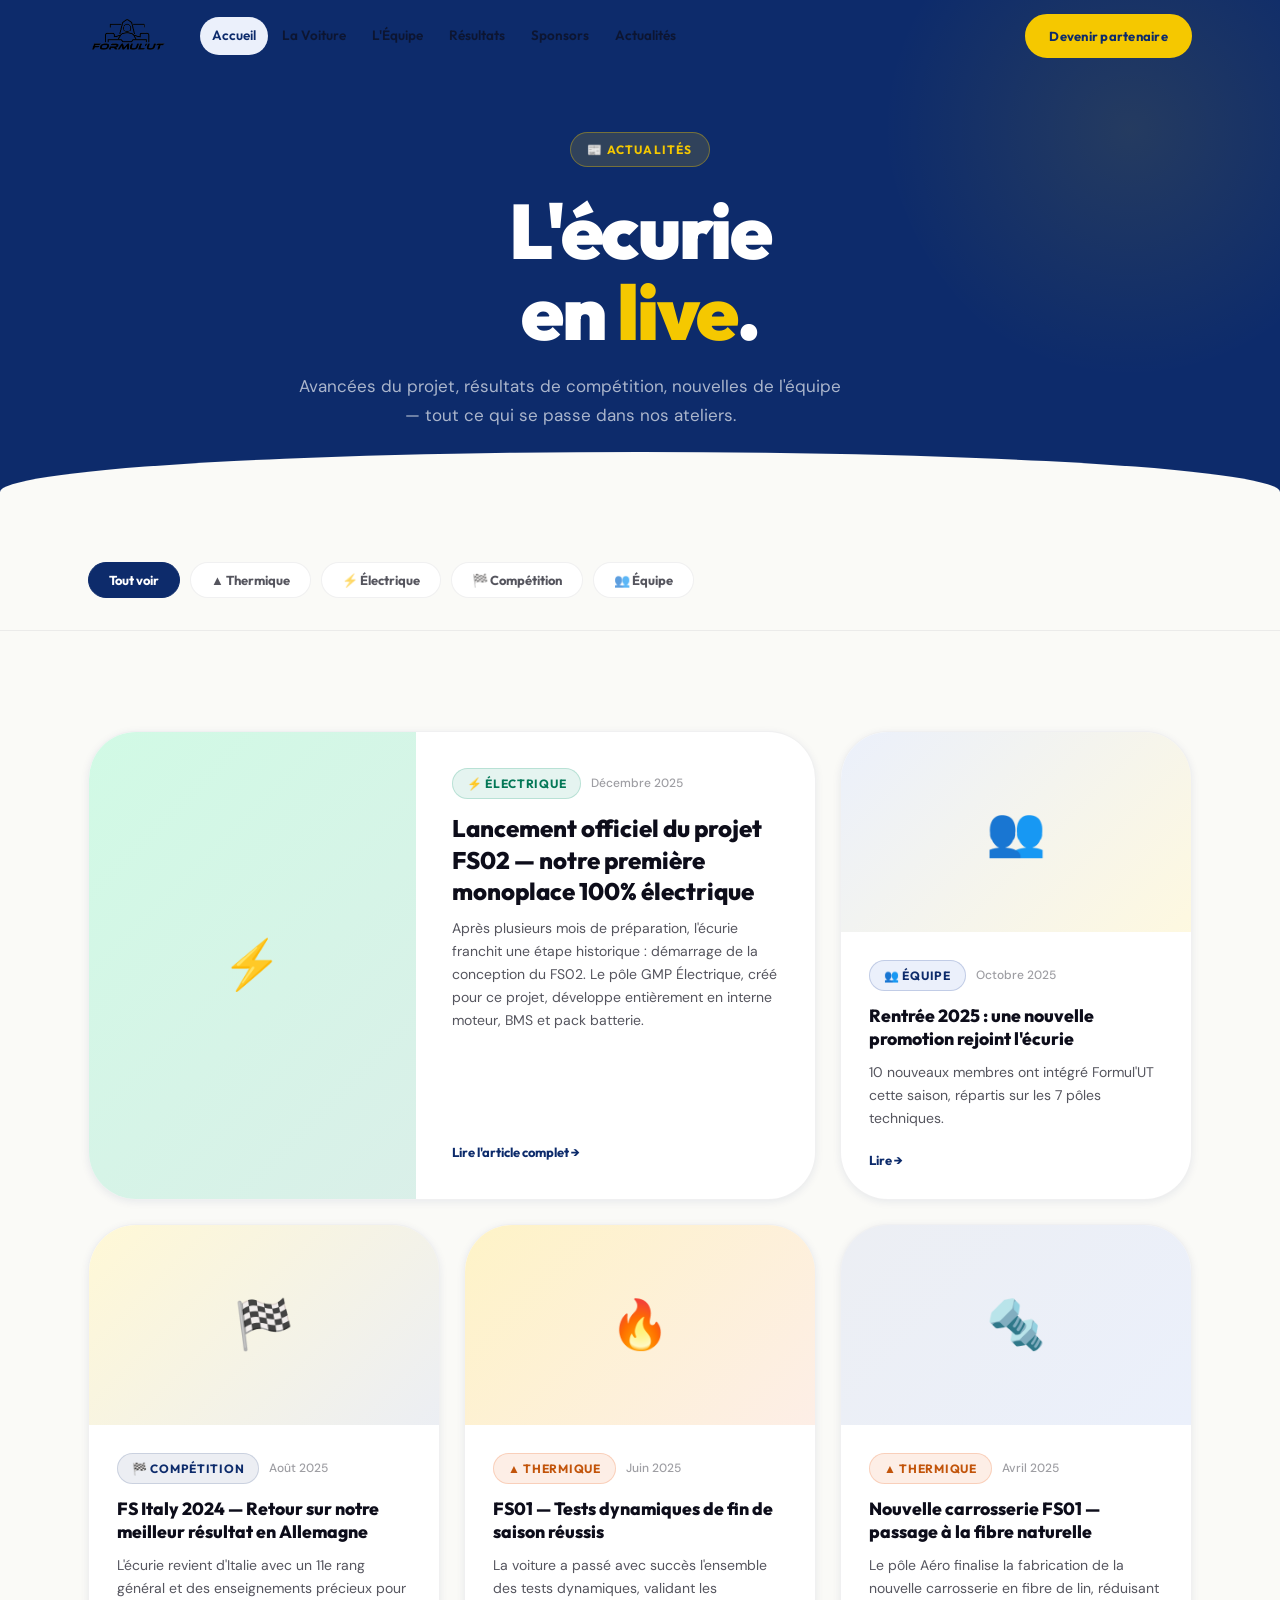
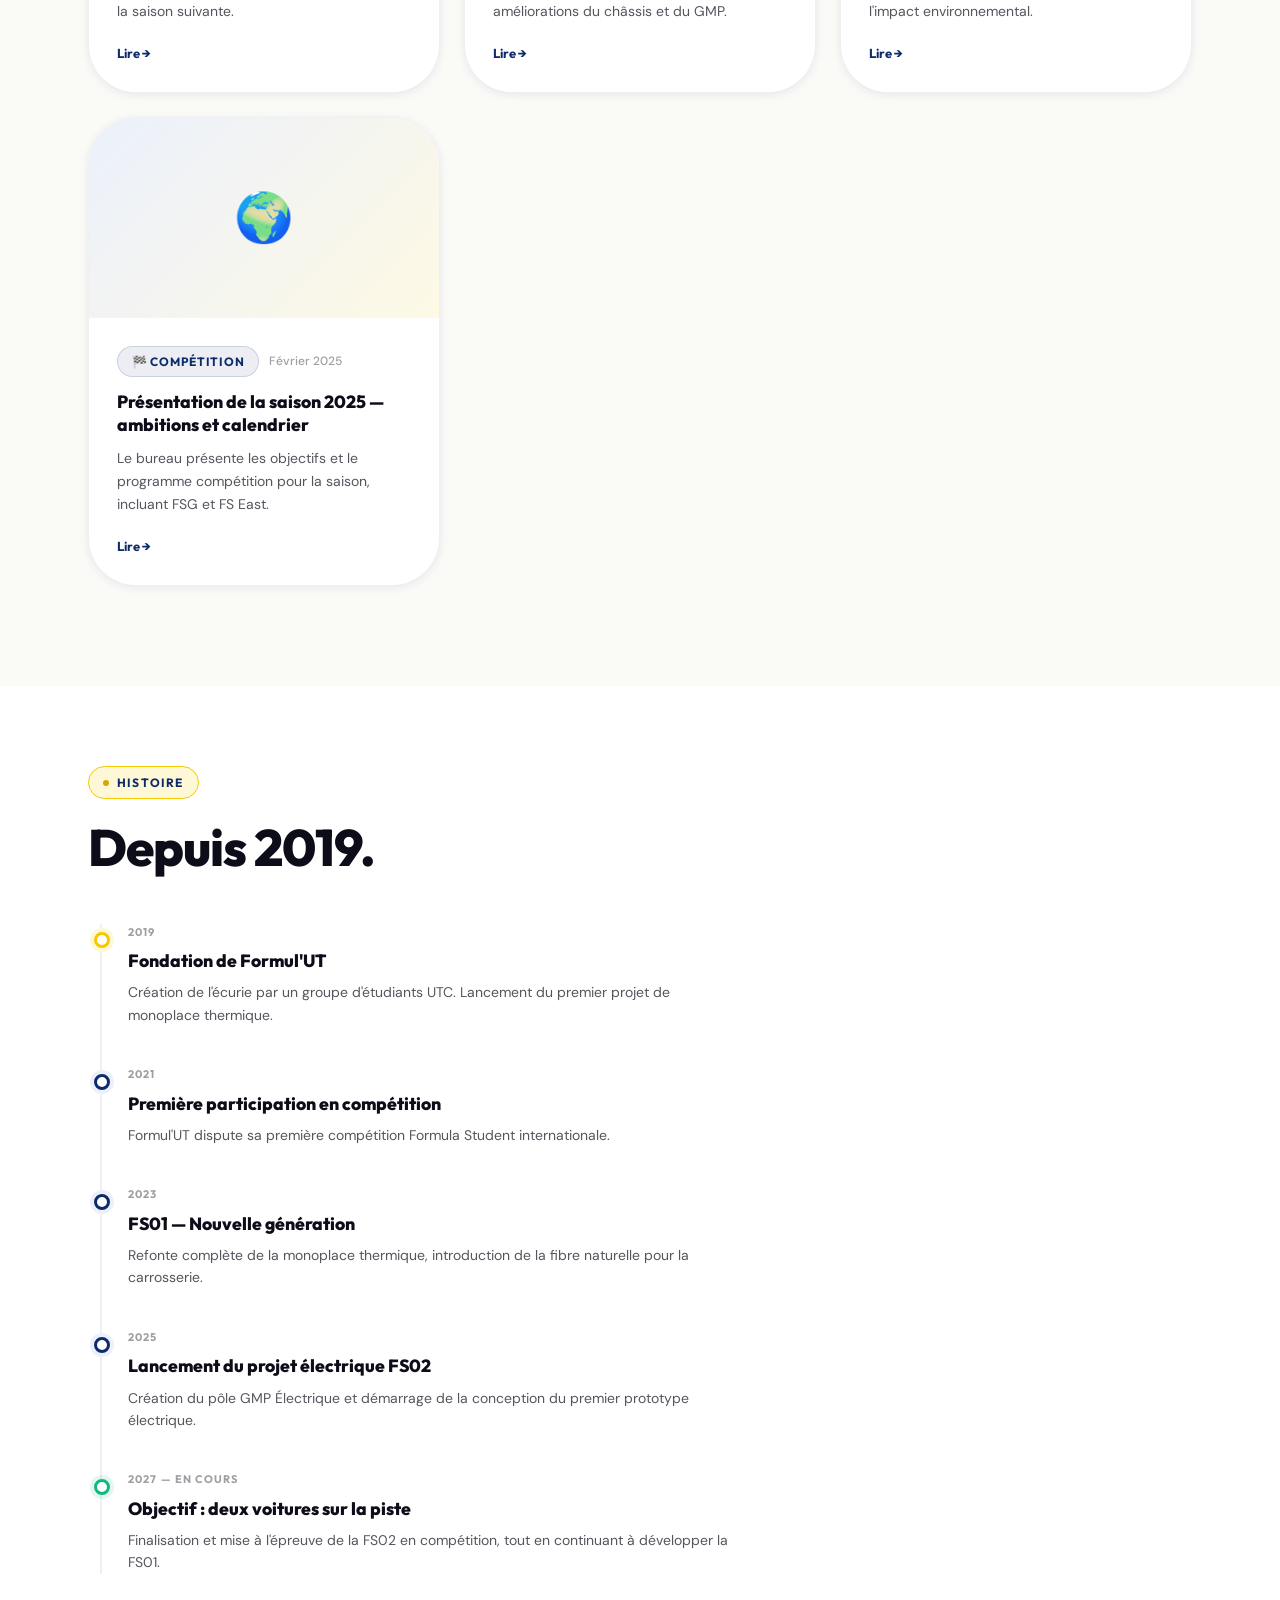
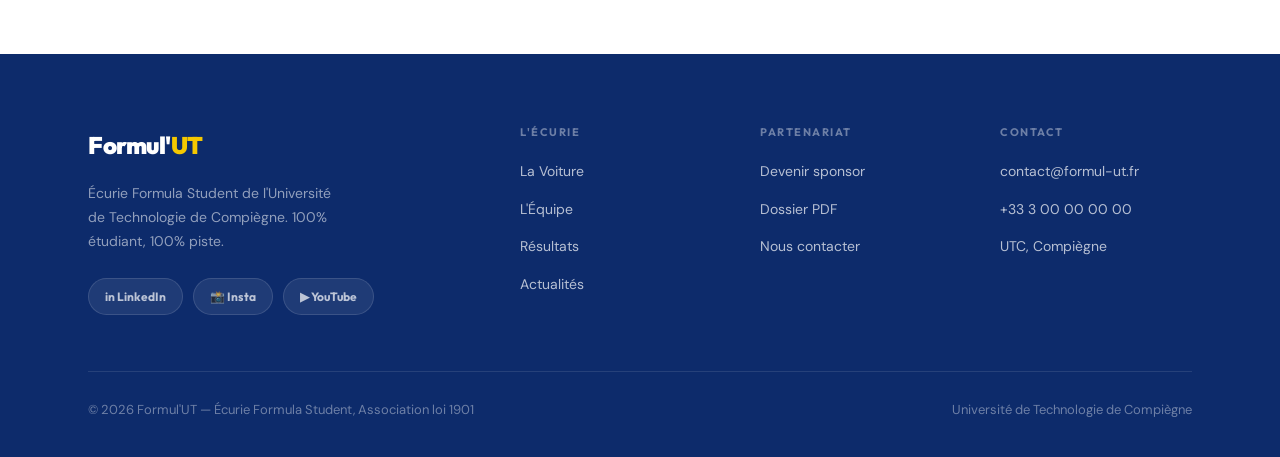
==== commit 6e5868c8: "liens + photos" ====
--- a/pages/actualites.html
+++ b/pages/actualites.html
@@ -84,8 +84,8 @@
         <div class="article-img" style="background:linear-gradient(135deg,var(--blue-pale),rgba(245,200,0,0.12));">👥</div>
         <div class="article-body">
           <div class="article-meta"><span class="tag tag-news">👥 Équipe</span><span class="article-date">Octobre 2025</span></div>
-          <div class="article-title">Rentrée 2025 : une promotion record rejoint l'écurie</div>
-          <div class="article-excerpt">50 nouveaux membres ont intégré Formul'UT cette saison, répartis sur les 7 pôles techniques.</div>
+          <div class="article-title">Rentrée 2025 : une nouvelle promotion rejoint l'écurie</div>
+          <div class="article-excerpt">10 nouveaux membres ont intégré Formul'UT cette saison, répartis sur les 7 pôles techniques.</div>
           <a href="#" class="article-link">Lire →</a>
         </div>
       </div>
@@ -93,8 +93,8 @@
         <div class="article-img" style="background:linear-gradient(135deg,#FFF8D6,rgba(13,43,107,0.08));">🏁</div>
         <div class="article-body">
           <div class="article-meta"><span class="tag" style="background:rgba(13,43,107,0.08);color:var(--blue);border:1.5px solid rgba(13,43,107,0.15);">🏁 Compétition</span><span class="article-date">Août 2025</span></div>
-          <div class="article-title">FSG 2025 — Retour sur notre meilleur résultat en Allemagne</div>
-          <div class="article-excerpt">L'écurie revient d'Hockenheim avec un 15e rang général et des enseignements précieux pour la saison suivante.</div>
+          <div class="article-title">FS Italy 2024 — Retour sur notre meilleur résultat en Allemagne</div>
+          <div class="article-excerpt">L'écurie revient d'Italie avec un 11e rang général et des enseignements précieux pour la saison suivante.</div>
           <a href="#" class="article-link">Lire →</a>
         </div>
       </div>
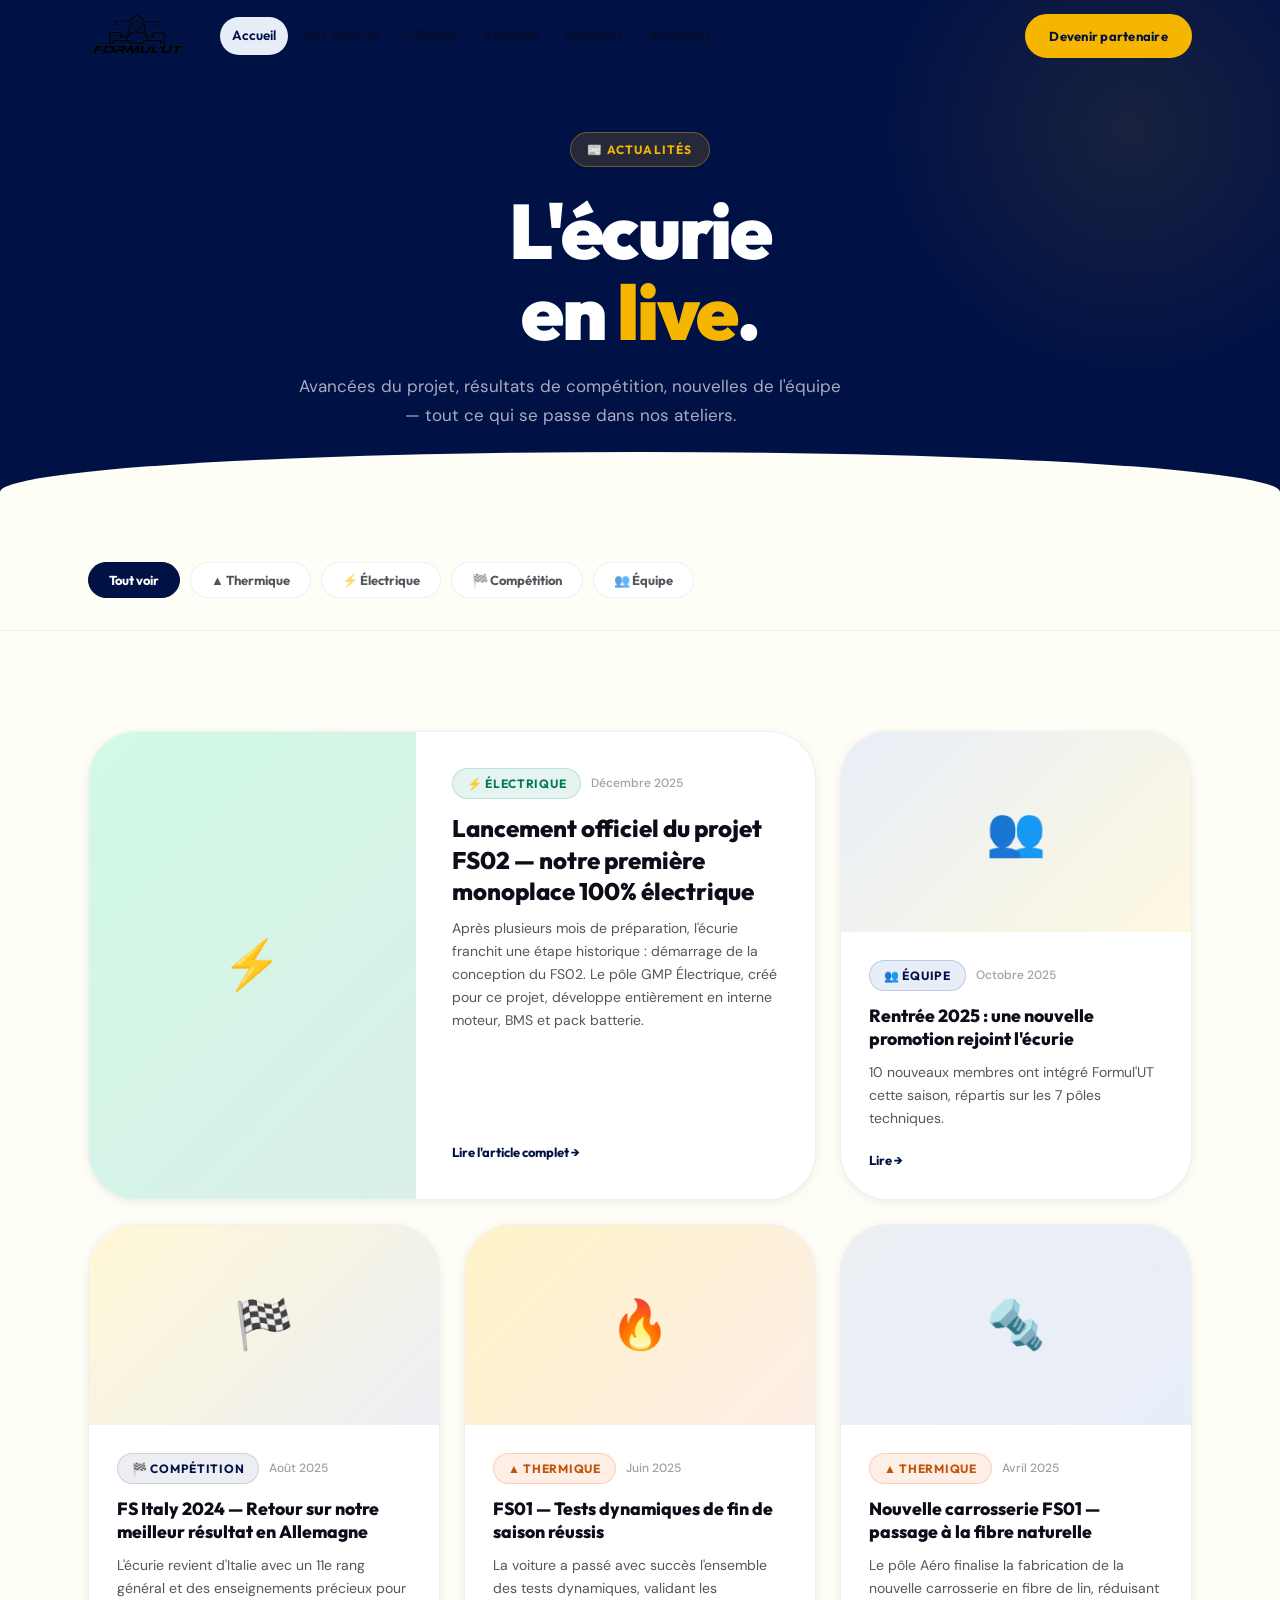
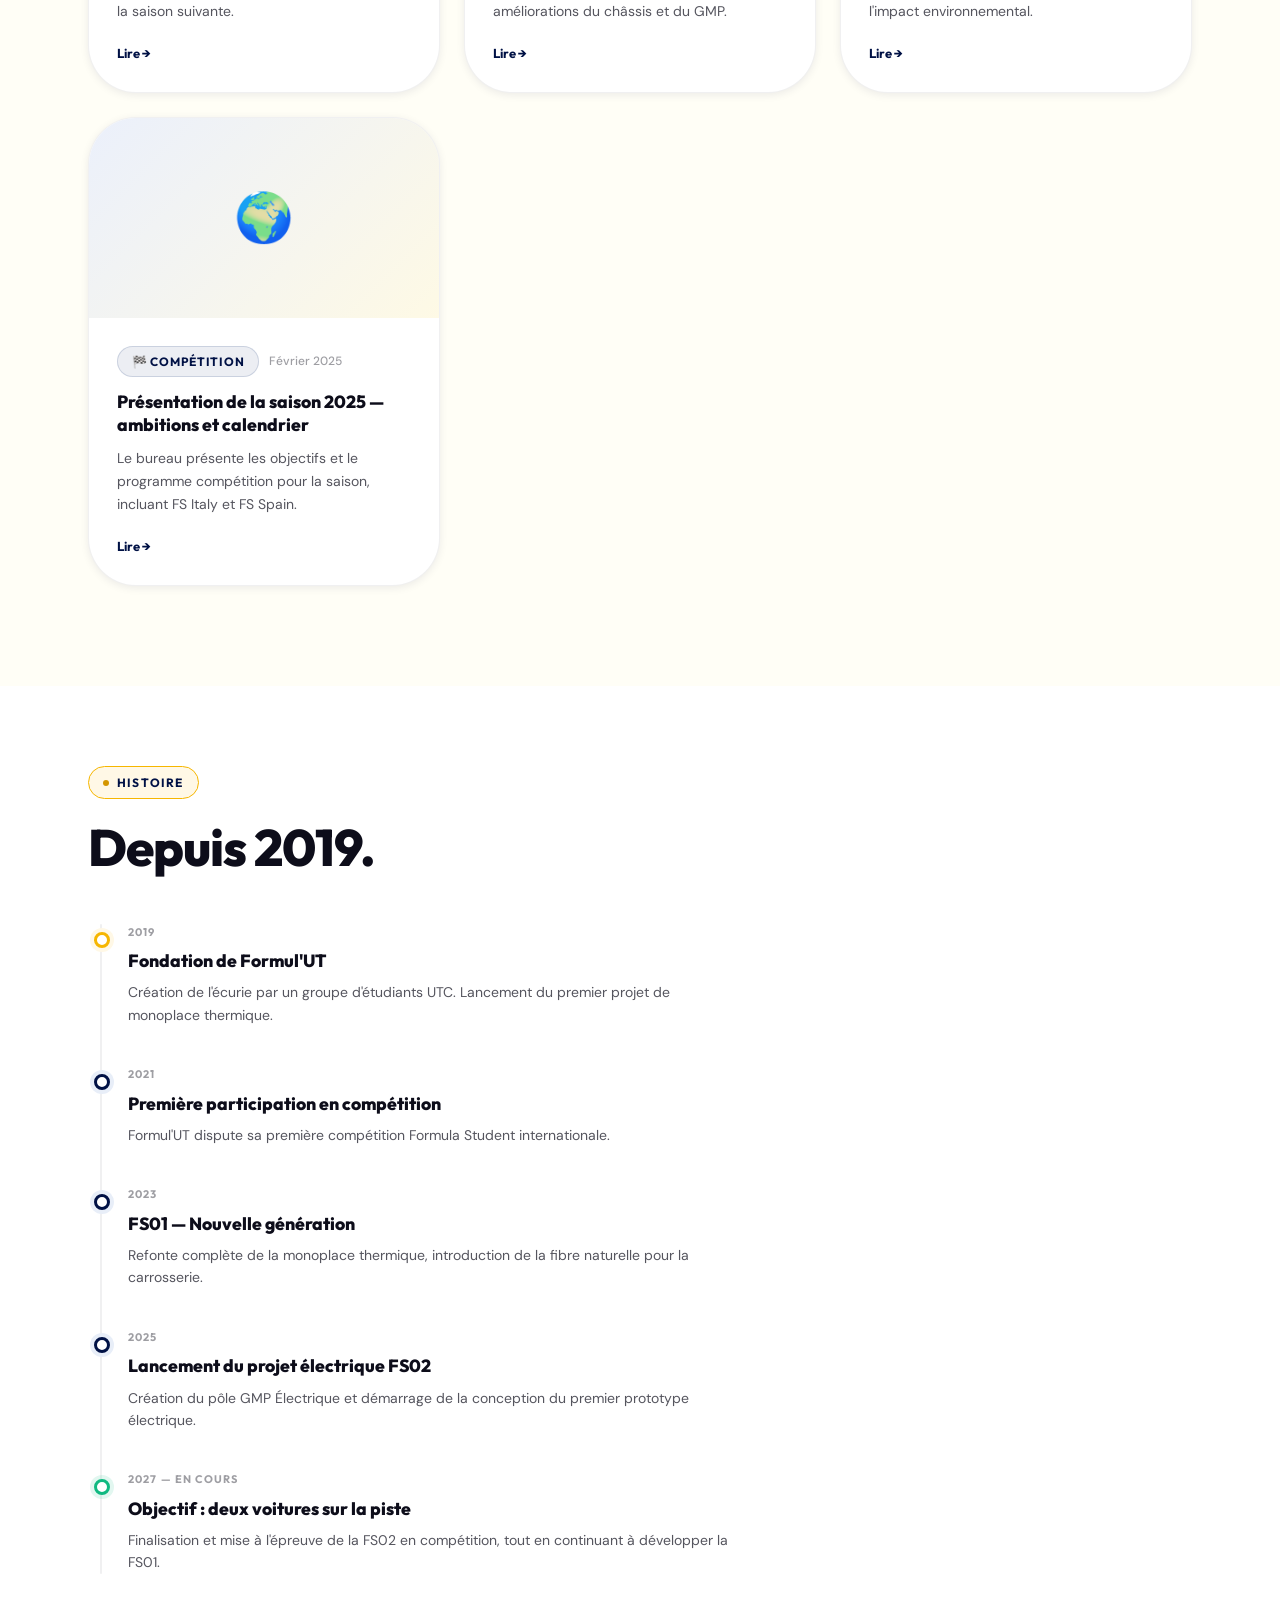
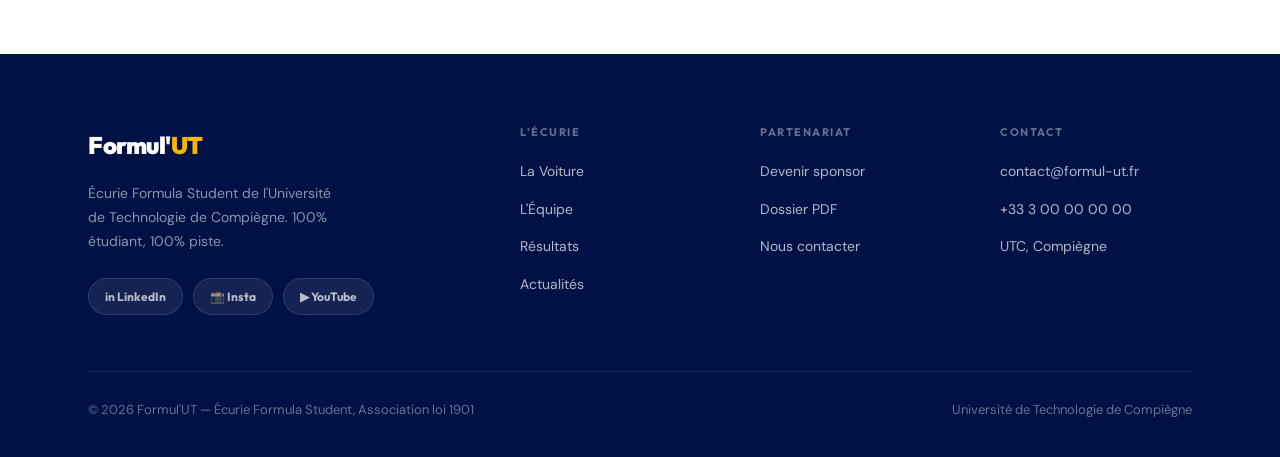
==== commit 869fee43: "new pics" ====
--- a/pages/actualites.html
+++ b/pages/actualites.html
@@ -17,7 +17,7 @@
     </a>
     <ul class="nav-links">
       <li><a href="../index.html" class="active">Accueil</a></li>
-      <li><a href="voiture.html">La Voiture</a></li>
+      <li><a href="voiture.html">Nos Voitures</a></li>
       <li><a href="equipe.html">L'Équipe</a></li>
       <li><a href="resultats.html">Résultats</a></li>
       <li><a href="sponsors.html">Sponsors</a></li>
@@ -121,7 +121,7 @@
         <div class="article-body">
           <div class="article-meta"><span class="tag" style="background:rgba(13,43,107,0.08);color:var(--blue);border:1.5px solid rgba(13,43,107,0.15);">🏁 Compétition</span><span class="article-date">Février 2025</span></div>
           <div class="article-title">Présentation de la saison 2025 — ambitions et calendrier</div>
-          <div class="article-excerpt">Le bureau présente les objectifs et le programme compétition pour la saison, incluant FSG et FS East.</div>
+          <div class="article-excerpt">Le bureau présente les objectifs et le programme compétition pour la saison, incluant FS Italy et FS Spain.</div>
           <a href="#" class="article-link">Lire →</a>
         </div>
       </div>
--- a/css/style.css
+++ b/css/style.css
@@ -4,13 +4,14 @@
    1. VARIABLES & REINITIALISATION GLOBALE
    ========================================== */
 :root {
-  --blue: #0D2B6B; --blue-mid: #1A3E8F; --blue-light: #2A5BB5; --blue-pale: #EBF0FB;
-  --yellow: #F5C800; --yellow-dark: #D4A800; --yellow-pale: #FFF8D6;
-  --cream: #FAFAF7; --white: #FFFFFF; --ink: #0D0D1A;
+  --blue: #001145; --blue-mid: #0A2E7E; --blue-light: #1A4DAF; --blue-pale: #E8EEF8;
+  --yellow: #F6B600; --yellow-dark: #D49600; --yellow-pale: #FFF8E6;
+  --cream: #FFFEF6; --white: #FFFFFF; --ink: #0D0D1A;
+  --red: #C80000;
   --ink-70: rgba(13,13,26,0.7); --ink-40: rgba(13,13,26,0.4);
   --ink-12: rgba(13,13,26,0.12); --ink-06: rgba(13,13,26,0.06);
   --radius-sm: 8px; --radius-md: 16px; --radius-lg: 28px; --radius-xl: 48px; --radius-full: 9999px;
-  --shadow-sm: 0 2px 8px rgba(13,43,107,0.08); --shadow-md: 0 8px 32px rgba(13,43,107,0.12); --shadow-lg: 0 24px 64px rgba(13,43,107,0.16);
+  --shadow-sm: 0 2px 8px rgba(0,17,69,0.08); --shadow-md: 0 8px 32px rgba(0,17,69,0.12); --shadow-lg: 0 24px 64px rgba(0,17,69,0.16);
   --font-display: 'Outfit', sans-serif; --font-body: 'DM Sans', sans-serif;
   --nav-h: 72px; --max-w: 1160px;
 }
@@ -48,9 +49,9 @@
   transition: all 0.25s cubic-bezier(0.34,1.56,0.64,1); white-space: nowrap; border: 2px solid transparent;
 }
 .btn-primary { background: var(--yellow); color: var(--blue); border-color: var(--yellow); }
-.btn-primary:hover { background: var(--yellow-dark); border-color: var(--yellow-dark); transform: translateY(-3px); box-shadow: 0 12px 32px rgba(245,200,0,0.35); }
+.btn-primary:hover { background: var(--yellow-dark); border-color: var(--yellow-dark); transform: translateY(-3px); box-shadow: 0 12px 32px rgba(246,182,0,0.35); }
 .btn-blue { background: var(--blue); color: var(--white); border-color: var(--blue); }
-.btn-blue:hover { background: var(--blue-mid); border-color: var(--blue-mid); transform: translateY(-3px); box-shadow: 0 12px 32px rgba(13,43,107,0.3); }
+.btn-blue:hover { background: var(--blue-mid); border-color: var(--blue-mid); transform: translateY(-3px); box-shadow: 0 12px 32px rgba(0,17,69,0.3); }
 .btn-outline { background: transparent; color: var(--blue); border-color: var(--ink-12); }
 .btn-outline:hover { border-color: var(--blue); background: var(--blue-pale); transform: translateY(-3px); }
 .btn-outline-white { background: transparent; color: var(--white); border-color: rgba(255,255,255,0.35); }
@@ -70,8 +71,8 @@
 .nav-inner { width: 100%; max-width: var(--max-w); margin: 0 auto; padding: 0 28px; display: flex; align-items: center; gap: 32px; }
 .nav-logo { display: flex; align-items: center; gap: 12px; font-family: var(--font-display); font-size: 22px; font-weight: 900; color: var(--blue); letter-spacing: -0.02em; flex-shrink: 0; }
 .nav-logo-img {
-  height: 80px;
-  width: 80px;
+  height: 100px;
+  width: 100px;
   object-fit: contain;
   filter: invert(1); /* à retirer si tu utilises une version noire du logo */
 }
@@ -116,7 +117,7 @@
 .page-hero { background: var(--blue); padding: calc(var(--nav-h) + 60px) 0 100px; position: relative; overflow: hidden; }
 .page-hero-arc { position: absolute; bottom: -2px; left: 0; right: 0; height: 80px; background: var(--cream); border-radius: 100% 100% 0 0 / 80px 80px 0 0; }
 .page-hero-inner { position: relative; z-index: 2; max-width: 700px; }
-.page-hero-eyebrow { display: inline-flex; align-items: center; gap: 8px; background: rgba(245,200,0,0.15); border: 1.5px solid rgba(245,200,0,0.35); padding: 7px 16px; border-radius: var(--radius-full); font-family: var(--font-display); font-size: 12px; font-weight: 700; letter-spacing: 0.1em; text-transform: uppercase; color: var(--yellow); margin-bottom: 24px; }
+.page-hero-eyebrow { display: inline-flex; align-items: center; gap: 8px; background: rgba(246,182,0,0.15); border: 1.5px solid rgba(246,182,0,0.35); padding: 7px 16px; border-radius: var(--radius-full); font-family: var(--font-display); font-size: 12px; font-weight: 700; letter-spacing: 0.1em; text-transform: uppercase; color: var(--yellow); margin-bottom: 24px; }
 .page-hero h1 { font-family: var(--font-display); font-size: clamp(2.8rem, 6vw, 5rem); font-weight: 900; color: var(--white); letter-spacing: -0.03em; line-height: 1.05; margin-bottom: 20px; }
 .page-hero h1 span { color: var(--yellow); }
 .page-hero-sub { font-size: 17px; color: rgba(255,255,255,0.65); line-height: 1.7; max-width: 560px; }
@@ -126,20 +127,20 @@
    2. STYLES SPECIFIQUES : ACCUEIL (INDEX)
    ========================================== */
 .hero { min-height: 100vh; background: var(--blue); position: relative; display: flex; align-items: center; overflow: hidden; padding-top: var(--nav-h); }
-.hero-blob-1 { width: 600px; height: 600px; background: radial-gradient(circle, rgba(245,200,0,0.18) 0%, transparent 70%); top: -100px; right: -100px; }
+.hero-blob-1 { width: 600px; height: 600px; background: radial-gradient(circle, rgba(246,182,0,0.18) 0%, transparent 70%); top: -100px; right: -100px; }
 .hero-blob-2 { width: 400px; height: 400px; background: radial-gradient(circle, rgba(42,91,181,0.5) 0%, transparent 70%); bottom: 0; left: -80px; }
 .hero-arc { position: absolute; bottom: -2px; left: 0; right: 0; height: 120px; background: var(--cream); border-radius: 100% 100% 0 0 / 120px 120px 0 0; }
 .hero-inner { position: relative; z-index: 2; display: grid; grid-template-columns: 1fr 1fr; align-items: center; gap: 48px; padding: 80px 0 160px; }
-.hero-eyebrow-hero { display: inline-flex; align-items: center; gap: 8px; background: rgba(245,200,0,0.15); border: 1.5px solid rgba(245,200,0,0.4); padding: 7px 16px; border-radius: var(--radius-full); font-family: var(--font-display); font-size: 12px; font-weight: 700; letter-spacing: 0.1em; text-transform: uppercase; color: var(--yellow); margin-bottom: 28px; }
+.hero-eyebrow-hero { display: inline-flex; align-items: center; gap: 8px; background: rgba(246,182,0,0.15); border: 1.5px solid rgba(246,182,0,0.4); padding: 7px 16px; border-radius: var(--radius-full); font-family: var(--font-display); font-size: 12px; font-weight: 700; letter-spacing: 0.1em; text-transform: uppercase; color: var(--yellow); margin-bottom: 28px; }
 .hero-title { font-family: var(--font-display); font-size: clamp(3.2rem, 6.5vw, 5.4rem); font-weight: 900; letter-spacing: -0.03em; color: var(--white); line-height: 1.02; margin-bottom: 28px; }
 .hero-title .line-yellow { color: var(--yellow); }
 .hero-sub { font-size: 17px; color: rgba(255,255,255,0.65); line-height: 1.7; max-width: 440px; margin-bottom: 40px; }
 .hero-actions { display: flex; gap: 14px; flex-wrap: wrap; }
 .hero-right { display: flex; justify-content: center; align-items: center; position: relative; }
 .hero-car-wrapper { position: relative; width: 100%; max-width: 540px; }
-.hero-car-bg { position: absolute; inset: -24px; background: rgba(245,200,0,0.07); border-radius: 50%; border: 1.5px solid rgba(245,200,0,0.12); }
-.hero-car-img { width: 100%; border-radius: var(--radius-xl); position: relative; z-index: 2; box-shadow: 0 32px 80px rgba(0,0,0,0.4); aspect-ratio: 4/3; background: linear-gradient(135deg, rgba(42,91,181,0.6) 0%, rgba(13,43,107,0.9) 100%); display: flex; align-items: center; justify-content: center; color: rgba(255,255,255,0.25); font-family: var(--font-display); font-size: 15px; letter-spacing: 0.08em; text-align: center; padding: 20px; }
-.hero-car-badge { position: absolute; bottom: -18px; left: 50%; transform: translateX(-50%); background: var(--yellow); color: var(--blue); padding: 10px 24px; border-radius: var(--radius-full); font-family: var(--font-display); font-size: 14px; font-weight: 800; letter-spacing: 0.04em; white-space: nowrap; box-shadow: 0 8px 24px rgba(245,200,0,0.4); z-index: 3; }
+.hero-car-bg { position: absolute; inset: -24px; background: rgba(246,182,0,0.07); border-radius: 50%; border: 1.5px solid rgba(246,182,0,0.12); }
+.hero-car-img { width: 100%; border-radius: var(--radius-xl); position: relative; z-index: 2; box-shadow: 0 32px 80px rgba(0,0,0,0.4); aspect-ratio: 4/3; background: linear-gradient(135deg, rgba(26,77,175,0.6) 0%, rgba(0,17,69,0.9) 100%); display: flex; align-items: center; justify-content: center; color: rgba(255,255,255,0.25); font-family: var(--font-display); font-size: 15px; letter-spacing: 0.08em; text-align: center; padding: 20px; }
+.hero-car-badge { position: absolute; bottom: -18px; left: 50%; transform: translateX(-50%); background: var(--yellow); color: var(--blue); padding: 10px 24px; border-radius: var(--radius-full); font-family: var(--font-display); font-size: 14px; font-weight: 800; letter-spacing: 0.04em; white-space: nowrap; box-shadow: 0 8px 24px rgba(246,182,0,0.4); z-index: 3; }
 .hero-floats { position: absolute; top: 20px; right: -20px; display: flex; flex-direction: column; gap: 10px; }
 
 .stats-section { background: var(--cream); padding: 80px 0 64px; }
@@ -154,7 +155,7 @@
 .project-card { border-radius: var(--radius-xl); overflow: hidden; position: relative; min-height: 400px; display: flex; flex-direction: column; justify-content: flex-end; transition: transform 0.35s, box-shadow 0.35s; }
 .project-card:hover { transform: translateY(-6px); box-shadow: var(--shadow-lg); }
 .project-card-bg { position: absolute; inset: 0; border-radius: var(--radius-xl); }
-.project-card.thermo .project-card-bg { background: linear-gradient(160deg, #1A3E8F 0%, #0D2B6B 60%); }
+.project-card.thermo .project-card-bg { background: linear-gradient(160deg, #0A2E7E 0%, #001145 60%); }
 .project-card.elec .project-card-bg { background: linear-gradient(160deg, #064E3B 0%, #022C22 60%); }
 .project-card-stripe { position: absolute; top: 0; left: 0; right: 0; height: 6px; border-radius: var(--radius-xl) var(--radius-xl) 0 0; }
 .project-card.thermo .project-card-stripe { background: var(--yellow); }
@@ -169,13 +170,13 @@
 
 .why-section { background: var(--white); padding: 100px 0; }
 .why-grid { display: grid; grid-template-columns: 1fr 1fr; gap: 80px; align-items: center; }
-.why-image { border-radius: var(--radius-xl); overflow: hidden; aspect-ratio: 4/5; background: linear-gradient(160deg, var(--blue-pale) 0%, rgba(245,200,0,0.15) 100%); display: flex; align-items: center; justify-content: center; color: var(--ink-40); font-family: var(--font-display); position: relative; text-align:center; padding:20px; }
+.why-image { border-radius: var(--radius-xl); overflow: hidden; aspect-ratio: 4/5; background: linear-gradient(160deg, var(--blue-pale) 0%, rgba(246,182,0,0.15) 100%); display: flex; align-items: center; justify-content: center; color: var(--ink-40); font-family: var(--font-display); position: relative; text-align:center; padding:20px; }
 .why-image-badge { position: absolute; bottom: 28px; left: 28px; right: 28px; background: var(--blue); color: var(--white); border-radius: var(--radius-lg); padding: 20px 24px; display: flex; align-items: center; gap: 16px; }
 .why-image-badge-num { font-family: var(--font-display); font-size: 2.4rem; font-weight: 900; color: var(--yellow); line-height: 1; }
 .why-image-badge-text { font-size: 13px; color: rgba(255,255,255,0.7); line-height: 1.4; }
 .why-features { display: flex; flex-direction: column; gap: 28px; margin-top: 40px; }
 .why-feature { display: flex; gap: 20px; align-items: flex-start; }
-.why-feature-icon { width: 48px; height: 48px; background: var(--yellow-pale); border-radius: var(--radius-md); display: flex; align-items: center; justify-content: center; font-size: 22px; flex-shrink: 0; border: 1.5px solid rgba(245,200,0,0.3); }
+.why-feature-icon { width: 48px; height: 48px; background: var(--yellow-pale); border-radius: var(--radius-md); display: flex; align-items: center; justify-content: center; font-size: 22px; flex-shrink: 0; border: 1.5px solid rgba(246,182,0,0.3); }
 .why-feature h4 { font-family: var(--font-display); font-size: 17px; font-weight: 700; margin-bottom: 6px; }
 .why-feature p { font-size: 14px; color: var(--ink-70); line-height: 1.6; }
 
@@ -186,7 +187,7 @@
 .sponsor-pill:hover { border-color: var(--blue); color: var(--blue); box-shadow: var(--shadow-md); transform: translateY(-2px); }
 
 .sponsor-cta-section { background: var(--blue); padding: 100px 0; position: relative; overflow: hidden; }
-.sponsor-cta-blob { width: 500px; height: 500px; background: radial-gradient(circle, rgba(245,200,0,0.12) 0%, transparent 70%); top: -100px; right: -100px; }
+.sponsor-cta-blob { width: 500px; height: 500px; background: radial-gradient(circle, rgba(246,182,0,0.12) 0%, transparent 70%); top: -100px; right: -100px; }
 .sponsor-cta-inner { position: relative; z-index: 2; text-align: center; max-width: 640px; margin: 0 auto; }
 .sponsor-cta-inner h2 { font-family: var(--font-display); font-size: clamp(2.2rem, 4vw, 3.4rem); font-weight: 900; color: var(--white); letter-spacing: -0.02em; margin-bottom: 20px; }
 .sponsor-cta-inner p { color: rgba(255,255,255,0.6); font-size: 17px; line-height: 1.7; margin-bottom: 40px; }
@@ -200,7 +201,7 @@
 .news-grid { display: grid; grid-template-columns: 1.5fr 1fr 1fr; gap: 24px; }
 .news-card { border-radius: var(--radius-xl); overflow: hidden; background: var(--white); border: 1.5px solid var(--ink-06); box-shadow: var(--shadow-sm); transition: all 0.3s; display: flex; flex-direction: column; }
 .news-card:hover { box-shadow: var(--shadow-md); transform: translateY(-5px); }
-.news-img { height: 180px; background: linear-gradient(135deg, var(--blue-pale), rgba(245,200,0,0.12)); position: relative; overflow: hidden; flex-shrink: 0; }
+.news-img { height: 180px; background: linear-gradient(135deg, var(--blue-pale), rgba(246,182,0,0.12)); position: relative; overflow: hidden; flex-shrink: 0; }
 .news-card.featured .news-img { height: 240px; }
 .news-img-placeholder { position: absolute; inset: 0; display: flex; align-items: center; justify-content: center; color: var(--ink-40); font-size: 48px; }
 .news-body { padding: 24px; flex: 1; display: flex; flex-direction: column; }
@@ -215,7 +216,7 @@
 /* ==========================================
    3. STYLES SPECIFIQUES : ACTUALITES
    ========================================== */
-.blob-r { width: 500px; height: 500px; background: radial-gradient(circle, rgba(245,200,0,0.1) 0%, transparent 70%); top: -120px; right: -100px; }
+.blob-r { width: 500px; height: 500px; background: radial-gradient(circle, rgba(246,182,0,0.1) 0%, transparent 70%); top: -120px; right: -100px; }
 .filters-bar { background: var(--cream); padding: 32px 0; border-bottom: 1.5px solid var(--ink-06); position: sticky; top: var(--nav-h); z-index: 100; backdrop-filter: blur(12px); }
 .filters-inner { display: flex; align-items: center; gap: 10px; flex-wrap: wrap; }
 .filter-btn { padding: 9px 20px; border-radius: var(--radius-full); font-family: var(--font-display); font-size: 13px; font-weight: 700; color: var(--ink-70); background: var(--white); border: 1.5px solid var(--ink-06); cursor: pointer; transition: all 0.2s; }
@@ -225,7 +226,7 @@
 .article-card { background: var(--white); border-radius: var(--radius-xl); border: 1.5px solid var(--ink-06); box-shadow: var(--shadow-sm); overflow: hidden; display: flex; flex-direction: column; transition: all 0.3s; }
 .article-card:hover { box-shadow: var(--shadow-md); transform: translateY(-5px); }
 .article-card.featured { grid-column: span 2; flex-direction: row; }
-.article-img { flex-shrink: 0; background: linear-gradient(135deg, var(--blue-pale), rgba(245,200,0,0.12)); display: flex; align-items: center; justify-content: center; font-size: 48px; position: relative; overflow: hidden; }
+.article-img { flex-shrink: 0; background: linear-gradient(135deg, var(--blue-pale), rgba(246,182,0,0.12)); display: flex; align-items: center; justify-content: center; font-size: 48px; position: relative; overflow: hidden; }
 .article-card:not(.featured) .article-img { height: 200px; }
 .article-card.featured .article-img { width: 45%; min-height: 320px; }
 .article-body { padding: 28px; flex: 1; display: flex; flex-direction: column; }
@@ -284,7 +285,7 @@
 .tabs-section { background: var(--cream); padding: 60px 0 0; }
 .tabs { display: flex; gap: 8px; background: var(--white); border-radius: var(--radius-full); padding: 6px; width: fit-content; border: 1.5px solid var(--ink-06); box-shadow: var(--shadow-sm); margin-bottom: 56px; }
 .tab-btn { padding: 12px 28px; border-radius: var(--radius-full); font-family: var(--font-display); font-size: 15px; font-weight: 700; color: var(--ink-70); transition: all 0.25s; cursor: pointer; border: none; background: transparent; }
-.tab-btn.active { background: var(--blue); color: var(--white); box-shadow: 0 4px 16px rgba(13,43,107,0.25); }
+.tab-btn.active { background: var(--blue); color: var(--white); box-shadow: 0 4px 16px rgba(0,17,69,0.25); }
 .tab-panel { display: none; } .tab-panel.active { display: block; }
 .car-showcase { display: grid; grid-template-columns: 1.2fr 1fr; gap: 48px; align-items: start; margin-bottom: 64px; }
 .car-main-img { border-radius: var(--radius-xl); overflow: hidden; aspect-ratio: 4/3; background: linear-gradient(135deg, var(--blue) 0%, #1e4d9e 100%); position: relative; box-shadow: var(--shadow-lg); }
@@ -319,7 +320,7 @@
 /* ═══════════════════════════════════════════
    CSS spécifique — page Équipe
 ═══════════════════════════════════════════ */
-.blob-1 { width: 500px; height: 500px; background: radial-gradient(circle, rgba(245,200,0,0.12) 0%, transparent 70%); top: -120px; right: -120px; }
+.blob-1 { width: 500px; height: 500px; background: radial-gradient(circle, rgba(246,182,0,0.12) 0%, transparent 70%); top: -120px; right: -120px; }
 .blob-2 { width: 350px; height: 350px; background: radial-gradient(circle, rgba(42,91,181,0.5) 0%, transparent 70%); bottom: -50px; left: -80px; }
 .hero-stat-strip { display: flex; gap: 40px; margin-top: 40px; flex-wrap: wrap; }
 .hero-stat { text-align: center; }
@@ -330,7 +331,7 @@
 .bureau-grid { display: grid; grid-template-columns: repeat(auto-fill, minmax(220px, 1fr)); gap: 20px; margin-top: 48px; }
 .member-card { background: var(--white); border-radius: var(--radius-xl); border: 1.5px solid var(--ink-06); overflow: hidden; box-shadow: var(--shadow-sm); transition: all 0.3s; }
 .member-card:hover { box-shadow: var(--shadow-md); transform: translateY(-5px); }
-.member-photo { width: 100%; aspect-ratio: 1; background: linear-gradient(135deg, var(--blue-pale) 0%, rgba(245,200,0,0.12) 100%); display: flex; align-items: center; justify-content: center; font-size: 15px; color: var(--ink-40); text-align:center; padding:16px; font-family: var(--font-display); }
+.member-photo { width: 100%; aspect-ratio: 1; background: linear-gradient(135deg, var(--blue-pale) 0%, rgba(246,182,0,0.12) 100%); display: flex; align-items: center; justify-content: center; font-size: 15px; color: var(--ink-40); text-align:center; padding:16px; font-family: var(--font-display); }
 .member-info { padding: 20px; }
 .member-name { font-family: var(--font-display); font-size: 17px; font-weight: 800; color: var(--ink); margin-bottom: 4px; }
 .member-role { font-family: var(--font-display); font-size: 12px; font-weight: 700; color: var(--blue); text-transform: uppercase; letter-spacing: 0.08em; background: var(--blue-pale); display: inline-block; padding: 3px 10px; border-radius: var(--radius-full); margin-bottom: 6px; }
@@ -341,7 +342,7 @@
 .pole-item { background: var(--cream); border-radius: var(--radius-lg); border: 1.5px solid var(--ink-06); overflow: hidden; transition: box-shadow 0.25s; }
 .pole-item:hover { box-shadow: var(--shadow-sm); }
 .pole-header { display: flex; align-items: center; gap: 20px; padding: 20px 24px; cursor: pointer; user-select: none; }
-.pole-header-icon { width: 52px; height: 52px; border-radius: var(--radius-md); background: var(--yellow-pale); border: 1.5px solid rgba(245,200,0,0.3); display: flex; align-items: center; justify-content: center; font-size: 24px; flex-shrink: 0; }
+.pole-header-icon { width: 52px; height: 52px; border-radius: var(--radius-md); background: var(--yellow-pale); border: 1.5px solid rgba(246,182,0,0.3); display: flex; align-items: center; justify-content: center; font-size: 24px; flex-shrink: 0; }
 .pole-header-text { flex: 1; }
 .pole-header-name { font-family: var(--font-display); font-size: 18px; font-weight: 800; color: var(--ink); margin-bottom: 3px; }
 .pole-header-count { font-size: 13px; color: var(--ink-40); font-weight: 500; }
@@ -360,7 +361,7 @@
 .valeur-card p { font-size: 14px; color: var(--ink-70); line-height: 1.65; }
 
 .rejoindre-section { background: var(--blue); padding: 100px 0; position: relative; overflow: hidden; }
-.rejoindre-blob { width: 600px; height: 600px; background: radial-gradient(circle, rgba(245,200,0,0.1) 0%, transparent 70%); top: -150px; right: -100px; }
+.rejoindre-blob { width: 600px; height: 600px; background: radial-gradient(circle, rgba(246,182,0,0.1) 0%, transparent 70%); top: -150px; right: -100px; }
 .rejoindre-inner { position: relative; z-index: 2; display: grid; grid-template-columns: 1fr 1fr; gap: 64px; align-items: center; }
 .rejoindre-text h2 { font-family: var(--font-display); font-size: clamp(2rem, 4vw, 3rem); font-weight: 900; color: var(--white); letter-spacing: -0.02em; margin-bottom: 16px; }
 .rejoindre-text h2 span { color: var(--yellow); }
@@ -376,14 +377,14 @@
 /* ═══════════════════════════════════════════
    CSS spécifique — page Résultats
 ═══════════════════════════════════════════ */
-.blob-r1 { width: 500px; height: 500px; background: radial-gradient(circle, rgba(245,200,0,0.1) 0%, transparent 70%); top: -120px; right: -100px; }
+.blob-r1 { width: 500px; height: 500px; background: radial-gradient(circle, rgba(246,182,0,0.1) 0%, transparent 70%); top: -120px; right: -100px; }
 
 /* ── PALMARÈS ── */
 .palmares-section { background: var(--cream); padding: 80px 0; }
 .palmares-grid { display: grid; grid-template-columns: repeat(auto-fill, minmax(280px, 1fr)); gap: 20px; margin-top: 48px; }
 .result-card { background: var(--white); border-radius: var(--radius-xl); border: 1.5px solid var(--ink-06); box-shadow: var(--shadow-sm); overflow: hidden; transition: all 0.3s; }
 .result-card:hover { box-shadow: var(--shadow-md); transform: translateY(-5px); }
-.result-photo { height: 180px; background: linear-gradient(135deg, var(--blue-pale), rgba(245,200,0,0.15)); display: flex; align-items: center; justify-content: center; color: var(--ink-40); font-size: 14px; text-align: center; padding: 16px; font-family: var(--font-display); position: relative; }
+.result-photo { height: 180px; background: linear-gradient(135deg, var(--blue-pale), rgba(246,182,0,0.15)); display: flex; align-items: center; justify-content: center; color: var(--ink-40); font-size: 14px; text-align: center; padding: 16px; font-family: var(--font-display); position: relative; }
 .result-rank-badge { position: absolute; top: 16px; right: 16px; background: var(--yellow); color: var(--blue); font-family: var(--font-display); font-weight: 900; font-size: 13px; padding: 6px 14px; border-radius: var(--radius-full); box-shadow: var(--shadow-sm); }
 .result-body { padding: 24px; }
 .result-year { font-family: var(--font-display); font-size: 12px; font-weight: 700; color: var(--ink-40); text-transform: uppercase; letter-spacing: 0.08em; margin-bottom: 6px; }
@@ -395,7 +396,7 @@
 
 /* ── STATS RECAP ── */
 .recap-section { background: var(--blue); padding: 72px 0; position: relative; overflow: hidden; }
-.recap-blob { width: 500px; height: 500px; background: radial-gradient(circle, rgba(245,200,0,0.1) 0%, transparent 70%); top: -150px; left: -100px; }
+.recap-blob { width: 500px; height: 500px; background: radial-gradient(circle, rgba(246,182,0,0.1) 0%, transparent 70%); top: -150px; left: -100px; }
 .recap-grid { display: grid; grid-template-columns: repeat(4, 1fr); gap: 24px; position: relative; z-index: 2; }
 .recap-item { text-align: center; }
 .recap-val { font-family: var(--font-display); font-size: 3rem; font-weight: 900; color: var(--yellow); line-height: 1; margin-bottom: 8px; }
@@ -407,7 +408,7 @@
 .budget-total-card {
   background: var(--blue); border-radius: var(--radius-xl); padding: 40px; text-align: center; color: var(--white); margin-bottom: 48px; position: relative; overflow: hidden;
 }
-.budget-total-blob { width: 350px; height: 350px; background: radial-gradient(circle, rgba(245,200,0,0.12) 0%, transparent 70%); top: -100px; right: -60px; }
+.budget-total-blob { width: 350px; height: 350px; background: radial-gradient(circle, rgba(246,182,0,0.12) 0%, transparent 70%); top: -100px; right: -60px; }
 .budget-total-label { font-family: var(--font-display); font-size: 13px; font-weight: 700; letter-spacing: 0.1em; text-transform: uppercase; color: rgba(255,255,255,0.5); margin-bottom: 10px; position: relative; z-index: 1; }
 .budget-total-val { font-family: var(--font-display); font-size: 3.6rem; font-weight: 900; color: var(--yellow); letter-spacing: -0.02em; position: relative; z-index: 1; }
 .budget-total-sub { font-size: 14px; color: rgba(255,255,255,0.55); margin-top: 8px; position: relative; z-index: 1; }
@@ -421,7 +422,7 @@
 .budget-row-pct { font-family: var(--font-display); font-weight: 900; font-size: 16px; color: var(--blue); text-align: right; }
 .budget-row-amount { font-size: 12px; color: var(--ink-40); text-align: right; }
 
-.budget-note { background: var(--yellow-pale); border: 1.5px solid rgba(245,200,0,0.4); border-radius: var(--radius-lg); padding: 20px 24px; margin-top: 40px; display: flex; gap: 16px; align-items: flex-start; }
+.budget-note { background: var(--yellow-pale); border: 1.5px solid rgba(246,182,0,0.4); border-radius: var(--radius-lg); padding: 20px 24px; margin-top: 40px; display: flex; gap: 16px; align-items: flex-start; }
 .budget-note-icon { font-size: 22px; flex-shrink: 0; }
 .budget-note p { font-size: 14px; color: var(--ink); line-height: 1.6; }
 
@@ -429,7 +430,7 @@
 /* ═══════════════════════════════════════════
    CSS spécifique — page Sponsors
 ═══════════════════════════════════════════ */
-.blob-hero-1 { width: 600px; height: 600px; background: radial-gradient(circle, rgba(245,200,0,0.12) 0%, transparent 70%); top: -150px; right: -150px; }
+.blob-hero-1 { width: 600px; height: 600px; background: radial-gradient(circle, rgba(246,182,0,0.12) 0%, transparent 70%); top: -150px; right: -150px; }
 .blob-hero-2 { width: 400px; height: 400px; background: radial-gradient(circle, rgba(42,91,181,0.4) 0%, transparent 70%); bottom: 0; left: -100px; }
 .page-hero { text-align: center; }
 .page-hero-inner { margin: 0 auto; }
@@ -454,13 +455,13 @@
 .level-amount { font-family: var(--font-display); font-size: 14px; font-weight: 600; color: var(--ink-40); margin-top: 4px; text-transform: uppercase; letter-spacing: 0.06em; }
 .level-perks { display: flex; flex-wrap: wrap; gap: 8px; }
 .perk-pill { display: inline-flex; align-items: center; gap: 6px; background: var(--cream); border: 1.5px solid var(--ink-06); border-radius: var(--radius-full); padding: 6px 14px; font-size: 13px; font-weight: 500; color: var(--ink); }
-.perk-pill.highlight-perk { background: var(--yellow-pale); border-color: rgba(245,200,0,0.4); color: var(--blue); font-weight: 700; }
+.perk-pill.highlight-perk { background: var(--yellow-pale); border-color: rgba(246,182,0,0.4); color: var(--blue); font-weight: 700; }
 
 .compare-section { background: var(--white); padding: 80px 0; }
 .compare-table { width: 100%; border-collapse: separate; border-spacing: 0; border-radius: var(--radius-xl); overflow: hidden; border: 1.5px solid var(--ink-06); box-shadow: var(--shadow-sm); }
 .compare-table th { background: var(--blue); color: var(--white); font-family: var(--font-display); font-size: 14px; font-weight: 800; padding: 18px 20px; text-align: center; }
 .compare-table th:first-child { text-align: left; background: var(--ink); }
-.compare-table th.gold-th { background: linear-gradient(135deg, #D4A800, #F5C800); color: var(--blue); }
+.compare-table th.gold-th { background: linear-gradient(135deg, #D49600, #F6B600); color: var(--blue); }
 .compare-table td { padding: 15px 20px; text-align: center; font-size: 14px; color: var(--ink-70); border-bottom: 1.5px solid var(--ink-06); }
 .compare-table td:first-child { text-align: left; font-weight: 600; color: var(--ink); background: var(--cream); }
 .compare-table tr:last-child td { border-bottom: none; }
@@ -468,7 +469,7 @@
 
 .budget-teaser { background: var(--cream); padding: 0 0 80px; }
 .budget-teaser-card { background: var(--blue); border-radius: var(--radius-xl); padding: 48px; display: grid; grid-template-columns: 1fr auto; gap: 32px; align-items: center; position: relative; overflow: hidden; }
-.budget-teaser-blob { width: 350px; height: 350px; background: radial-gradient(circle, rgba(245,200,0,0.1) 0%, transparent 70%); top: -80px; right: -60px; }
+.budget-teaser-blob { width: 350px; height: 350px; background: radial-gradient(circle, rgba(246,182,0,0.1) 0%, transparent 70%); top: -80px; right: -60px; }
 .budget-teaser-text h3 { font-family: var(--font-display); font-size: 1.7rem; font-weight: 900; color: var(--white); margin-bottom: 10px; position: relative; z-index:1; }
 .budget-teaser-text p { color: rgba(255,255,255,0.6); font-size: 15px; max-width: 460px; position: relative; z-index:1; }
 
@@ -476,7 +477,7 @@
 .why-grid { display: grid; grid-template-columns: repeat(3, 1fr); gap: 24px; margin-top: 48px; }
 .why-card { background: var(--cream); border-radius: var(--radius-xl); border: 1.5px solid var(--ink-06); padding: 36px 30px; transition: all 0.3s; }
 .why-card:hover { box-shadow: var(--shadow-md); transform: translateY(-4px); }
-.why-card-icon { width: 60px; height: 60px; background: var(--yellow-pale); border-radius: var(--radius-lg); display: flex; align-items: center; justify-content: center; font-size: 28px; margin-bottom: 20px; border: 1.5px solid rgba(245,200,0,0.3); }
+.why-card-icon { width: 60px; height: 60px; background: var(--yellow-pale); border-radius: var(--radius-lg); display: flex; align-items: center; justify-content: center; font-size: 28px; margin-bottom: 20px; border: 1.5px solid rgba(246,182,0,0.3); }
 .why-card h3 { font-family: var(--font-display); font-size: 1.2rem; font-weight: 800; margin-bottom: 10px; }
 .why-card p { font-size: 14px; color: var(--ink-70); line-height: 1.65; }
 
@@ -491,12 +492,12 @@
 .direct-contact-grid { display: grid; grid-template-columns: repeat(3, 1fr); gap: 20px; }
 .direct-card { background: var(--cream); border-radius: var(--radius-xl); border: 1.5px solid var(--ink-06); padding: 32px 28px; text-align: center; transition: all 0.25s; }
 .direct-card:hover { box-shadow: var(--shadow-md); transform: translateY(-4px); border-color: var(--yellow); }
-.direct-card-icon { width: 56px; height: 56px; background: var(--yellow-pale); border-radius: var(--radius-lg); display: flex; align-items: center; justify-content: center; font-size: 26px; margin: 0 auto 18px; border: 1.5px solid rgba(245,200,0,0.3); }
+.direct-card-icon { width: 56px; height: 56px; background: var(--yellow-pale); border-radius: var(--radius-lg); display: flex; align-items: center; justify-content: center; font-size: 26px; margin: 0 auto 18px; border: 1.5px solid rgba(246,182,0,0.3); }
 .direct-card h4 { font-family: var(--font-display); font-size: 1.1rem; font-weight: 800; margin-bottom: 8px; }
 .direct-card p { font-size: 13px; color: var(--ink-70); margin-bottom: 18px; line-height: 1.5; }
 
 .cta-block { background: var(--blue); border-radius: var(--radius-xl); padding: 60px 56px; display: grid; grid-template-columns: 1fr auto; gap: 40px; align-items: center; position: relative; overflow: hidden; margin-top: 20px; }
-.cta-block-blob { width: 400px; height: 400px; background: radial-gradient(circle, rgba(245,200,0,0.1) 0%, transparent 70%); top: -100px; right: -100px; }
+.cta-block-blob { width: 400px; height: 400px; background: radial-gradient(circle, rgba(246,182,0,0.1) 0%, transparent 70%); top: -100px; right: -100px; }
 .cta-block-text h3 { font-family: var(--font-display); font-size: 2rem; font-weight: 900; color: var(--white); margin-bottom: 12px; position: relative; z-index: 1; }
 .cta-block-text p { color: rgba(255,255,255,0.6); font-size: 16px; max-width: 480px; position: relative; z-index: 1; }
 .cta-block-actions { display: flex; flex-direction: column; gap: 12px; flex-shrink: 0; position: relative; z-index: 1; }
